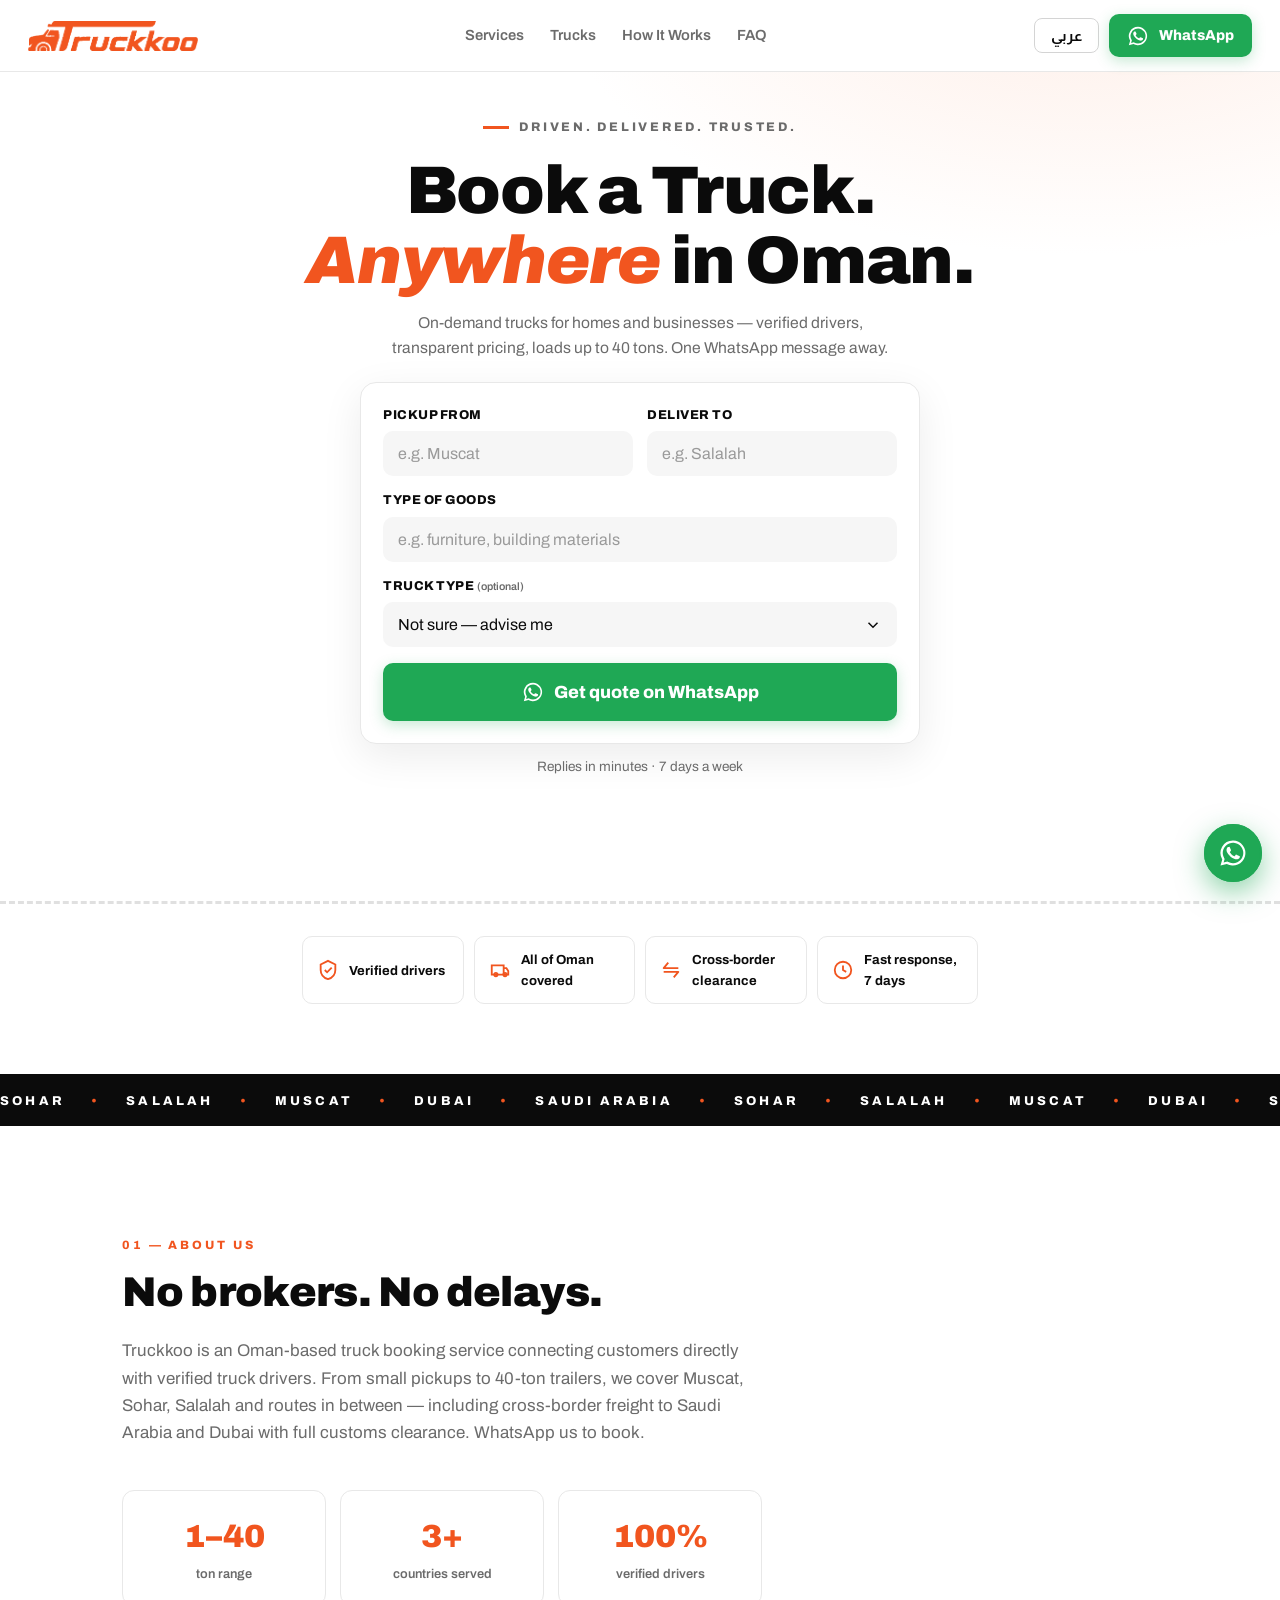
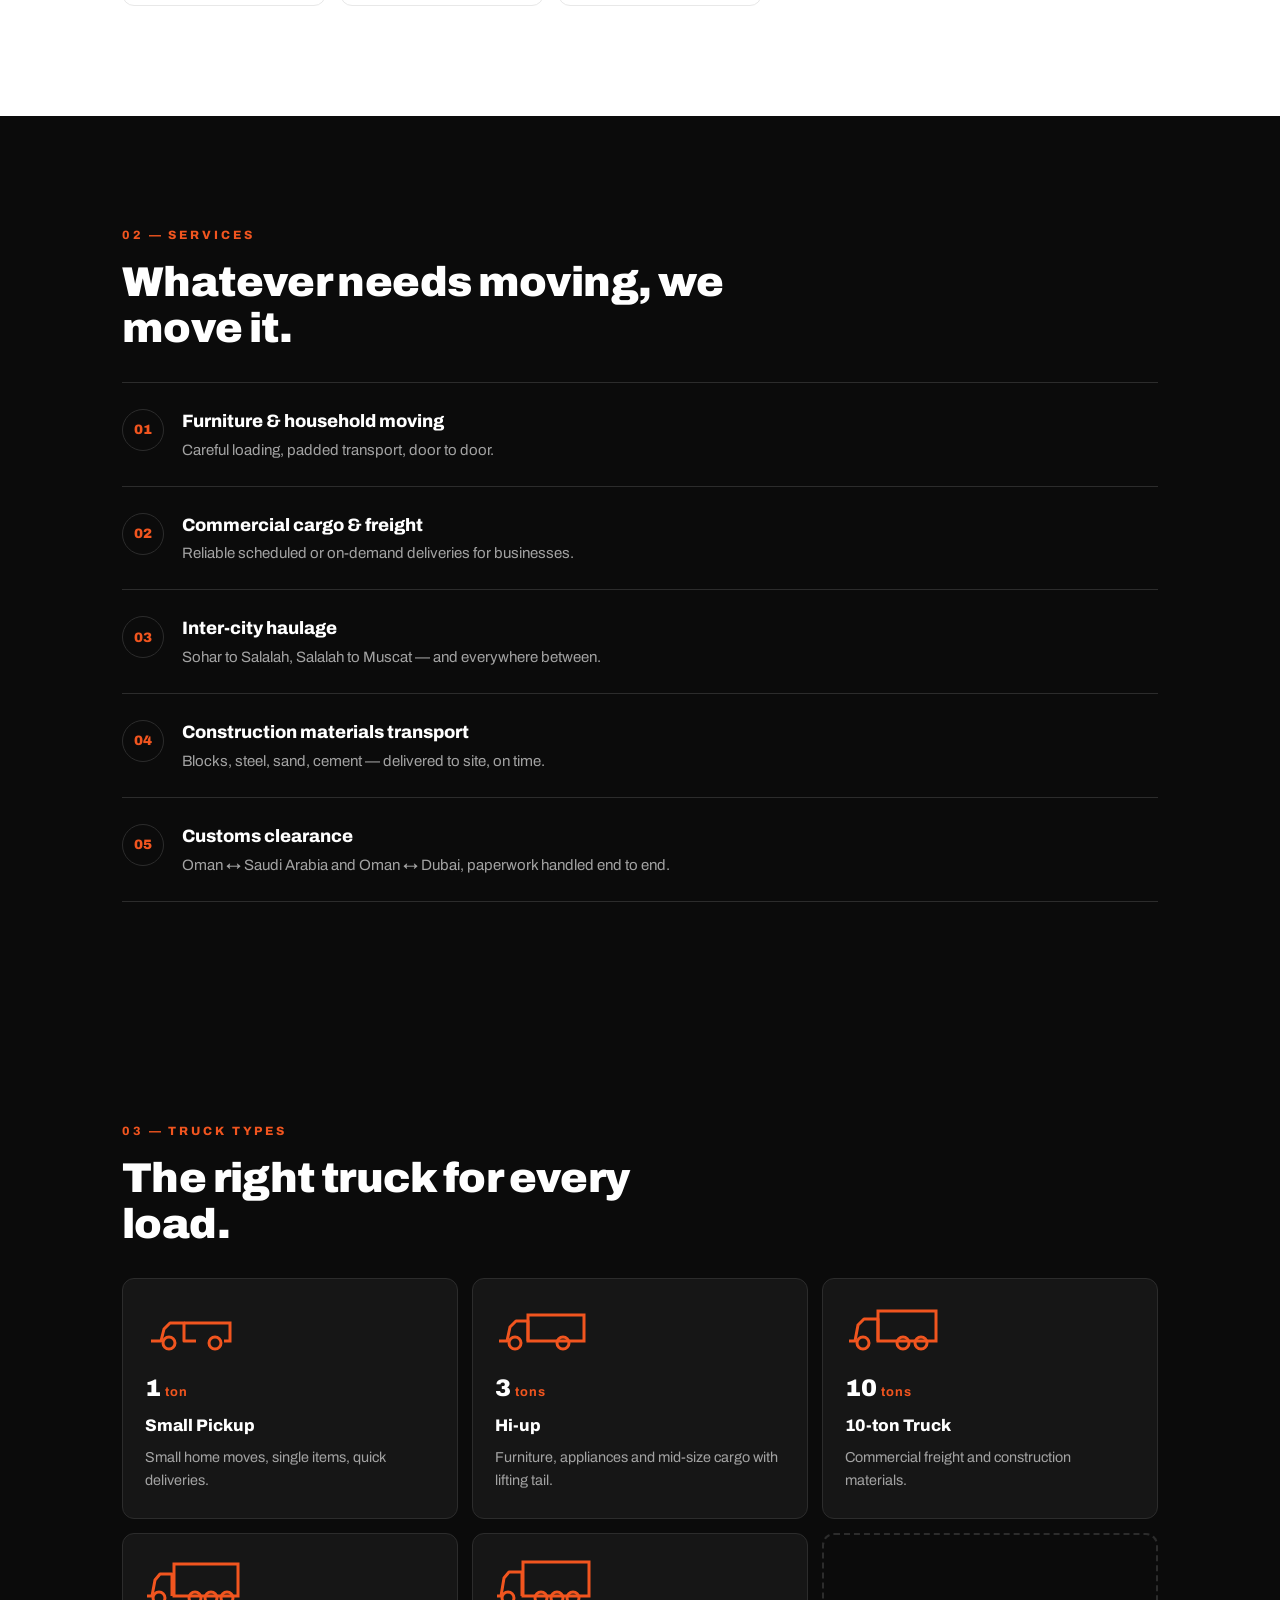
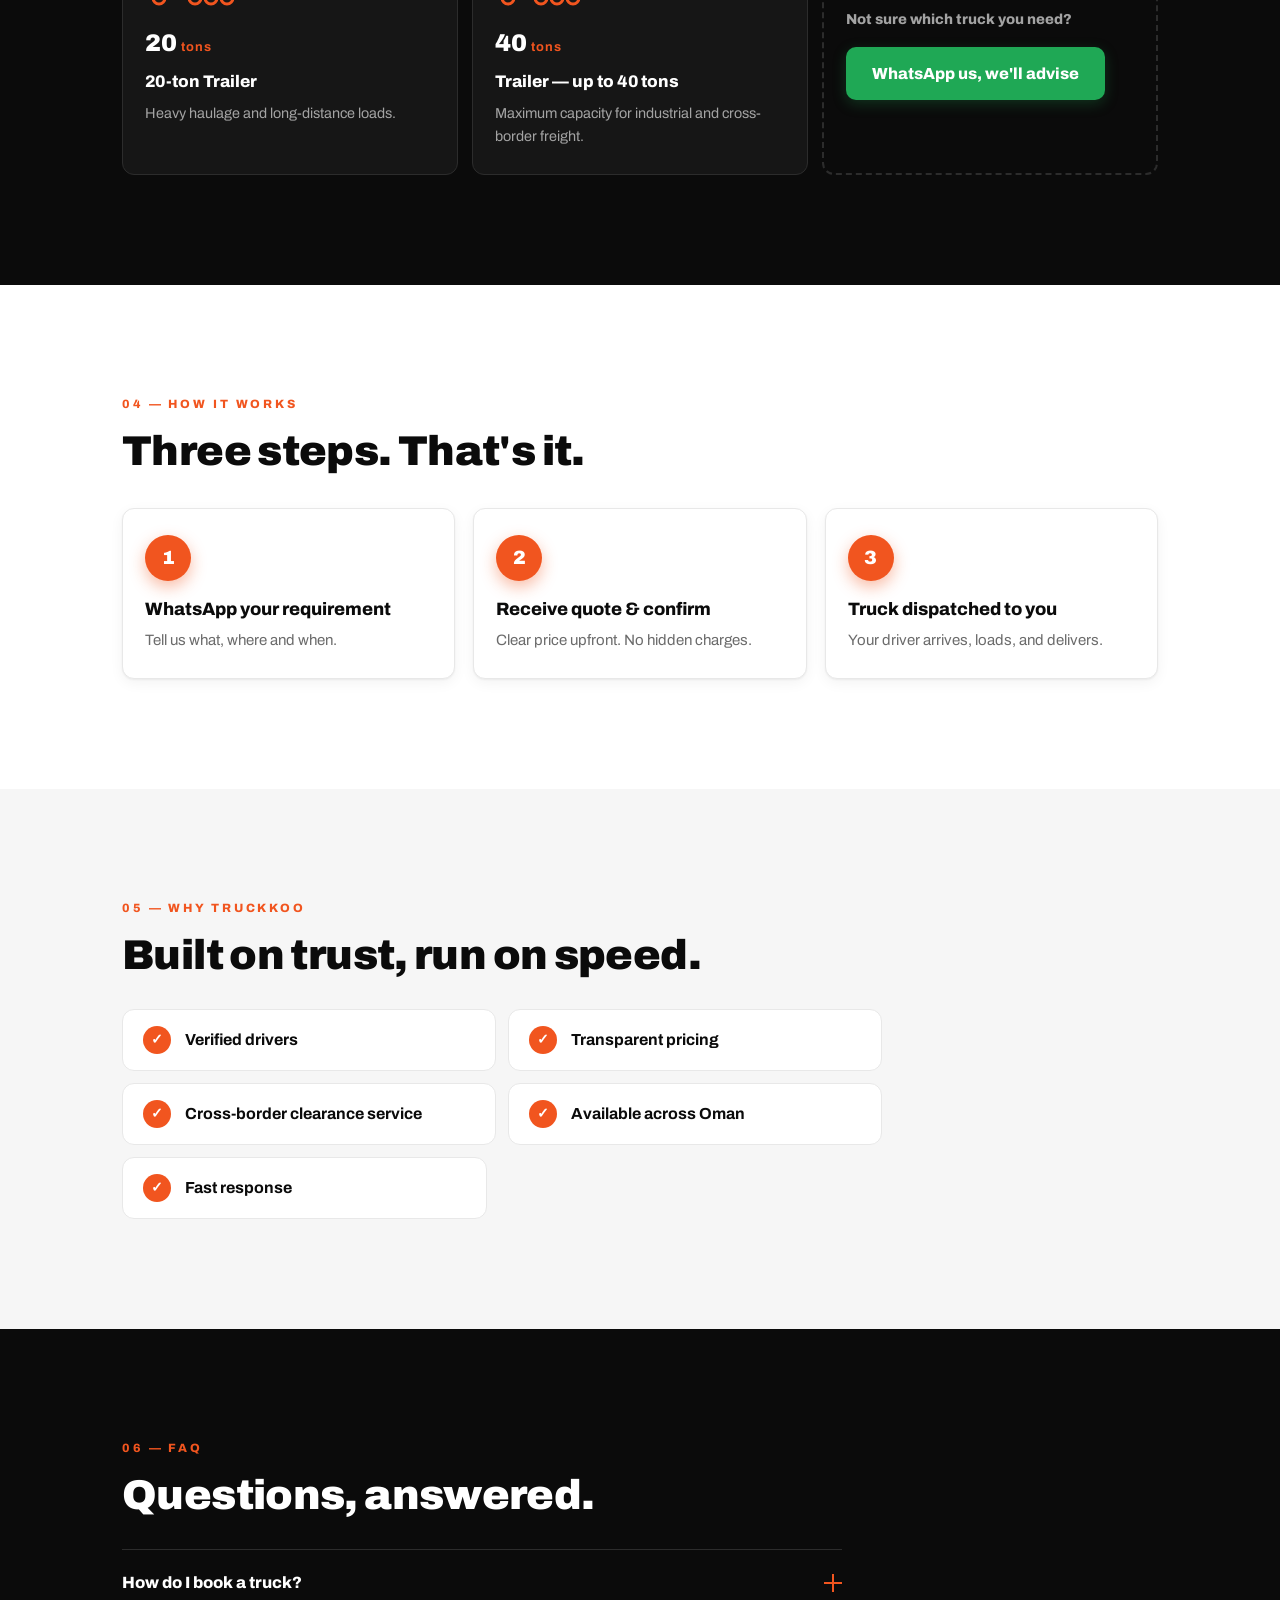
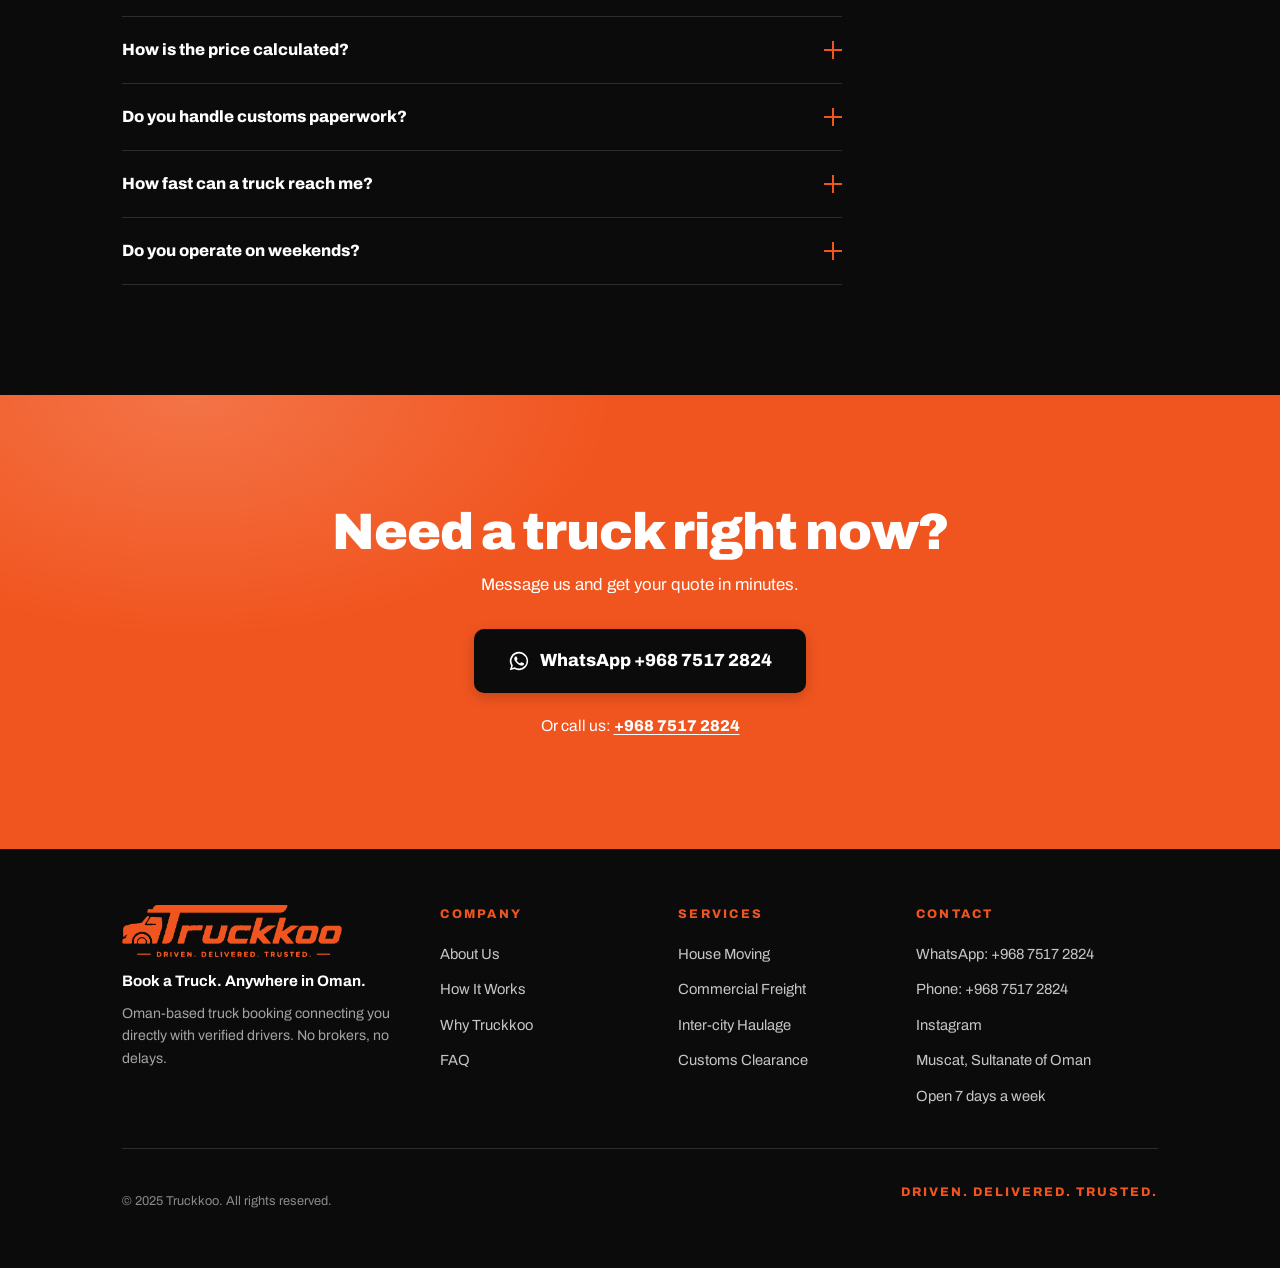
==== index.html @ 32da432e "Use real logo, full-viewport hero, driving truck animation - Replace drawn SVG brand with actual Tru" ====
<!DOCTYPE html>
<html lang="en" dir="ltr">
<head>
<meta charset="UTF-8">
<meta name="viewport" content="width=device-width, initial-scale=1.0">
<title>Truckkoo — Book a Truck. Anywhere in Oman.</title>
<meta name="description" content="Truckkoo is an Oman-based truck booking service. Verified drivers, transparent pricing, cross-border customs clearance. WhatsApp +968 7517 2824 to book.">
<meta property="og:title" content="Truckkoo — Book a Truck. Anywhere in Oman.">
<meta property="og:description" content="From small pickups to 40-ton trailers. Muscat, Sohar, Salalah and beyond. WhatsApp us to book.">
<meta property="og:image" content="images/logo.jpg">
<meta name="theme-color" content="#13100D">
<link rel="icon" href="images/logo.jpg">
<link rel="preconnect" href="https://fonts.googleapis.com">
<link rel="preconnect" href="https://fonts.gstatic.com" crossorigin>
<link href="https://fonts.googleapis.com/css2?family=Archivo:ital,wght@0,400;0,500;0,600;0,800;0,900;1,800;1,900&family=Almarai:wght@300;400;700;800&display=swap" rel="stylesheet">
<link rel="stylesheet" href="css/style.css">
</head>
<body>

<!-- ===== Header ===== -->
<header class="site-header" id="top">
  <a class="brand" href="#top" aria-label="Truckkoo">
    <img class="brand-logo" src="images/logo-word.png" alt="Truckkoo" width="710" height="125">
  </a>
  <nav class="main-nav" aria-label="Main">
    <a href="#services"><span class="en">Services</span><span class="ar">خدماتنا</span></a>
    <a href="#trucks"><span class="en">Trucks</span><span class="ar">الشاحنات</span></a>
    <a href="#how"><span class="en">How It Works</span><span class="ar">كيف نعمل</span></a>
    <a href="#faq"><span class="en">FAQ</span><span class="ar">الأسئلة</span></a>
  </nav>
  <div class="header-actions">
    <button class="lang-toggle" id="langToggle" aria-label="Switch language">
      <span class="en">عربي</span><span class="ar">EN</span>
    </button>
    <a class="btn btn-wa btn-header" href="https://wa.me/96875172824?text=Hi%20Truckkoo%2C%20I%20need%20a%20truck." target="_blank" rel="noopener">
      <svg class="ico-wa" viewBox="0 0 24 24" aria-hidden="true"><path d="M12 2a10 10 0 0 0-8.6 15.1L2 22l5-1.3A10 10 0 1 0 12 2zm0 18.2a8.2 8.2 0 0 1-4.2-1.2l-.3-.2-3 .8.8-2.9-.2-.3A8.2 8.2 0 1 1 12 20.2zm4.5-6.1c-.2-.1-1.5-.7-1.7-.8-.2-.1-.4-.1-.6.1-.2.2-.6.8-.8 1-.1.2-.3.2-.5.1a6.7 6.7 0 0 1-3.3-2.9c-.3-.4 0-.5.1-.7l.4-.5c.1-.2.2-.3.3-.5 0-.2 0-.4-.1-.5l-.8-1.9c-.2-.5-.4-.4-.6-.4h-.5c-.2 0-.5.1-.7.3-.2.3-.9.9-.9 2.2s.9 2.5 1.1 2.7c.1.2 1.9 2.9 4.6 4 .6.3 1.1.4 1.5.6.6.2 1.2.2 1.6.1.5-.1 1.5-.6 1.7-1.2.2-.6.2-1.1.2-1.2-.1-.1-.3-.2-.5-.3z" fill="currentColor"/></svg>
      <span class="en">WhatsApp</span><span class="ar">واتساب</span>
    </a>
  </div>
</header>

<main>

<!-- ===== 1. Hero ===== -->
<section class="hero">
  <div class="container hero-inner">
    <p class="hero-kicker reveal">
      <span class="en">Driven. Delivered. Trusted.</span>
      <span class="ar">قيادة. توصيل. ثقة.</span>
    </p>
    <h1 class="hero-title reveal">
      <span class="en">Book a Truck.<br><em>Anywhere</em> in Oman.</span>
      <span class="ar">احجز شاحنة.<br>في <em>أي مكان</em> في عُمان.</span>
    </h1>
    <p class="hero-sub reveal">
      <span class="en">On-demand trucks for homes and businesses — verified drivers, transparent pricing, loads up to 40 tons. One WhatsApp message away.</span>
      <span class="ar">شاحنات عند الطلب للمنازل والشركات — سائقون موثّقون، أسعار شفافة، وحمولات حتى ٤٠ طناً. على بُعد رسالة واتساب واحدة.</span>
    </p>
    <div class="hero-cta reveal">
      <form class="quote-form" id="quoteForm" novalidate>
        <div class="qf-grid">
          <div class="qf-field">
            <label for="qfFrom"><span class="en">Pickup from</span><span class="ar">من (موقع التحميل)</span></label>
            <input type="text" id="qfFrom" name="from" required autocomplete="off" list="cityList"
                   data-ph-en="e.g. Muscat" data-ph-ar="مثال: مسقط">
          </div>
          <div class="qf-field">
            <label for="qfTo"><span class="en">Deliver to</span><span class="ar">إلى (موقع التسليم)</span></label>
            <input type="text" id="qfTo" name="to" required autocomplete="off" list="cityList"
                   data-ph-en="e.g. Salalah" data-ph-ar="مثال: صلالة">
          </div>
          <div class="qf-field">
            <label for="qfGoods"><span class="en">Type of goods</span><span class="ar">نوع البضاعة</span></label>
            <input type="text" id="qfGoods" name="goods" required autocomplete="off"
                   data-ph-en="e.g. furniture, building materials" data-ph-ar="مثال: أثاث، مواد بناء">
          </div>
          <div class="qf-field">
            <label for="qfTruck"><span class="en">Truck type <small>(optional)</small></span><span class="ar">نوع الشاحنة <small>(اختياري)</small></span></label>
            <select id="qfTruck" name="truck">
              <option value="" data-en="Not sure — advise me" data-ar="غير متأكد — انصحوني"></option>
              <option value="pickup" data-en="Small pickup (1 ton)" data-ar="بيك أب صغير (١ طن)"></option>
              <option value="hiup" data-en="Hi-up (3 tons)" data-ar="هاي أب (٣ طن)"></option>
              <option value="10t" data-en="10-ton truck" data-ar="شاحنة ١٠ طن"></option>
              <option value="20t" data-en="20-ton trailer" data-ar="تريلة ٢٠ طن"></option>
              <option value="40t" data-en="Trailer — up to 40 tons" data-ar="تريلة — حتى ٤٠ طن"></option>
            </select>
          </div>
        </div>
        <datalist id="cityList"></datalist>
        <p class="qf-error" id="qfError" hidden>
          <span class="en">Please fill in pickup, delivery and goods.</span>
          <span class="ar">يرجى تعبئة موقع التحميل والتسليم ونوع البضاعة.</span>
        </p>
        <button type="submit" class="btn btn-wa btn-xl qf-submit">
          <svg class="ico-wa" viewBox="0 0 24 24" aria-hidden="true"><path d="M12 2a10 10 0 0 0-8.6 15.1L2 22l5-1.3A10 10 0 1 0 12 2zm0 18.2a8.2 8.2 0 0 1-4.2-1.2l-.3-.2-3 .8.8-2.9-.2-.3A8.2 8.2 0 1 1 12 20.2zm4.5-6.1c-.2-.1-1.5-.7-1.7-.8-.2-.1-.4-.1-.6.1-.2.2-.6.8-.8 1-.1.2-.3.2-.5.1a6.7 6.7 0 0 1-3.3-2.9c-.3-.4 0-.5.1-.7l.4-.5c.1-.2.2-.3.3-.5 0-.2 0-.4-.1-.5l-.8-1.9c-.2-.5-.4-.4-.6-.4h-.5c-.2 0-.5.1-.7.3-.2.3-.9.9-.9 2.2s.9 2.5 1.1 2.7c.1.2 1.9 2.9 4.6 4 .6.3 1.1.4 1.5.6.6.2 1.2.2 1.6.1.5-.1 1.5-.6 1.7-1.2.2-.6.2-1.1.2-1.2-.1-.1-.3-.2-.5-.3z" fill="currentColor"/></svg>
          <span class="en">Get quote on WhatsApp</span><span class="ar">احصل على السعر عبر واتساب</span>
        </button>
      </form>
      <p class="hero-note">
        <span class="en">Replies in minutes · 7 days a week</span>
        <span class="ar">نرد خلال دقائق · طوال أيام الأسبوع</span>
      </p>
    </div>
  </div>
  <div class="road-strip" aria-hidden="true">
    <svg class="truck-svg" viewBox="0 0 240 70" width="240" height="70">
      <rect x="62" y="4" width="174" height="42" rx="3" fill="#0b0b0b"/>
      <path d="M6 46 V31 q0-4 2.6-6.8 L17 14.6 Q19.5 12 23 12 h23 v34 z" fill="#f1551f"/>
      <path d="M12 28 l7.5-8.5 q1-1.2 2.6-1.2 H31 v9.7 z" fill="#ffffff" opacity=".88"/>
      <rect x="2" y="44" width="234" height="4" fill="#0b0b0b"/>
      <circle cx="26" cy="57" r="9" fill="#0b0b0b"/><circle cx="26" cy="57" r="3.4" fill="#f6f6f6"/>
      <circle cx="52" cy="57" r="9" fill="#0b0b0b"/><circle cx="52" cy="57" r="3.4" fill="#f6f6f6"/>
      <circle cx="168" cy="57" r="9" fill="#0b0b0b"/><circle cx="168" cy="57" r="3.4" fill="#f6f6f6"/>
      <circle cx="191" cy="57" r="9" fill="#0b0b0b"/><circle cx="191" cy="57" r="3.4" fill="#f6f6f6"/>
      <circle cx="214" cy="57" r="9" fill="#0b0b0b"/><circle cx="214" cy="57" r="3.4" fill="#f6f6f6"/>
    </svg>
  </div>
  <div class="hero-below">
    <ul class="hero-badges reveal">
      <li><span class="badge-ico" aria-hidden="true"><svg viewBox="0 0 24 24"><path d="M12 2l8 4v6c0 5-3.4 8.6-8 10-4.6-1.4-8-5-8-10V6l8-4z" fill="none" stroke="currentColor" stroke-width="2"/><path d="M8.5 12l2.5 2.5L16 9.5" fill="none" stroke="currentColor" stroke-width="2"/></svg></span><span class="en">Verified drivers</span><span class="ar">سائقون موثّقون</span></li>
      <li><span class="badge-ico" aria-hidden="true"><svg viewBox="0 0 24 24"><path d="M3 7h13v10H3zM16 10h3l2 3v4h-5z" fill="none" stroke="currentColor" stroke-width="2"/><circle cx="7.5" cy="17" r="1.8" fill="none" stroke="currentColor" stroke-width="2"/><circle cx="17.5" cy="17" r="1.8" fill="none" stroke="currentColor" stroke-width="2"/></svg></span><span class="en">All of Oman covered</span><span class="ar">نغطي كل عُمان</span></li>
      <li><span class="badge-ico" aria-hidden="true"><svg viewBox="0 0 24 24"><path d="M4 14h16M4 10h16M9 4l-5 6 5 0M15 20l5-6h-5" fill="none" stroke="currentColor" stroke-width="2" stroke-linejoin="round"/></svg></span><span class="en">Cross-border clearance</span><span class="ar">تخليص جمركي عبر الحدود</span></li>
      <li><span class="badge-ico" aria-hidden="true"><svg viewBox="0 0 24 24"><circle cx="12" cy="12" r="9" fill="none" stroke="currentColor" stroke-width="2"/><path d="M12 7v5l3.5 2" fill="none" stroke="currentColor" stroke-width="2"/></svg></span><span class="en">Fast response, 7 days</span><span class="ar">استجابة سريعة طوال الأسبوع</span></li>
    </ul>
  </div>
  <div class="hero-strip" aria-hidden="true">
    <div class="strip-track">
      <span>SOHAR</span><span>•</span><span>SALALAH</span><span>•</span><span>MUSCAT</span><span>•</span><span>DUBAI</span><span>•</span><span>SAUDI ARABIA</span><span>•</span>
      <span>SOHAR</span><span>•</span><span>SALALAH</span><span>•</span><span>MUSCAT</span><span>•</span><span>DUBAI</span><span>•</span><span>SAUDI ARABIA</span><span>•</span>
    </div>
  </div>
</section>

<!-- ===== 2. About ===== -->
<section class="section about" id="about">
  <div class="container">
    <p class="eyebrow reveal"><span class="en">01 — About Us</span><span class="ar">٠١ — من نحن</span></p>
    <h2 class="section-title reveal">
      <span class="en">No brokers. No delays.</span>
      <span class="ar">بدون وسطاء. بدون تأخير.</span>
    </h2>
    <p class="lead reveal">
      <span class="en">Truckkoo is an Oman-based truck booking service connecting customers directly with verified truck drivers. From small pickups to 40-ton trailers, we cover Muscat, Sohar, Salalah and routes in between — including cross-border freight to Saudi Arabia and Dubai with full customs clearance. WhatsApp us to book.</span>
      <span class="ar">تراكو هي خدمة حجز شاحنات مقرّها سلطنة عُمان، تربط العملاء مباشرة بسائقي شاحنات موثّقين. من البيك أب الصغير إلى التريلات بحمولة ٤٠ طناً، نغطي مسقط وصحار وصلالة والطرق بينها — بما في ذلك الشحن عبر الحدود إلى السعودية ودبي مع تخليص جمركي كامل. راسلنا على واتساب للحجز.</span>
    </p>
    <div class="stats reveal">
      <div class="stat"><strong>1–40</strong><span class="en">ton range</span><span class="ar">طن حمولة</span></div>
      <div class="stat"><strong>3+</strong><span class="en">countries served</span><span class="ar">دول نخدمها</span></div>
      <div class="stat"><strong>100%</strong><span class="en">verified drivers</span><span class="ar">سائقون موثّقون</span></div>
    </div>
  </div>
</section>

<!-- ===== 3. Services ===== -->
<section class="section section-dark services" id="services">
  <div class="container">
    <p class="eyebrow reveal"><span class="en">02 — Services</span><span class="ar">٠٢ — خدماتنا</span></p>
    <h2 class="section-title reveal">
      <span class="en">Whatever needs moving, we move it.</span>
      <span class="ar">كل ما تحتاج نقله، ننقله.</span>
    </h2>
    <ul class="service-list">
      <li class="service reveal">
        <span class="service-num">01</span>
        <h3><span class="en">Furniture &amp; household moving</span><span class="ar">نقل الأثاث والمنازل</span></h3>
        <p><span class="en">Careful loading, padded transport, door to door.</span><span class="ar">تحميل بعناية، نقل آمن، من الباب إلى الباب.</span></p>
      </li>
      <li class="service reveal">
        <span class="service-num">02</span>
        <h3><span class="en">Commercial cargo &amp; freight</span><span class="ar">البضائع والشحن التجاري</span></h3>
        <p><span class="en">Reliable scheduled or on-demand deliveries for businesses.</span><span class="ar">توصيلات موثوقة مجدولة أو عند الطلب للشركات.</span></p>
      </li>
      <li class="service reveal">
        <span class="service-num">03</span>
        <h3><span class="en">Inter-city haulage</span><span class="ar">النقل بين المدن</span></h3>
        <p><span class="en">Sohar to Salalah, Salalah to Muscat — and everywhere between.</span><span class="ar">من صحار إلى صلالة، ومن صلالة إلى مسقط — وكل ما بينها.</span></p>
      </li>
      <li class="service reveal">
        <span class="service-num">04</span>
        <h3><span class="en">Construction materials transport</span><span class="ar">نقل مواد البناء</span></h3>
        <p><span class="en">Blocks, steel, sand, cement — delivered to site, on time.</span><span class="ar">طابوق، حديد، رمل، أسمنت — تصل إلى موقعك في الوقت المحدد.</span></p>
      </li>
      <li class="service reveal">
        <span class="service-num">05</span>
        <h3><span class="en">Customs clearance</span><span class="ar">التخليص الجمركي</span></h3>
        <p><span class="en">Oman ↔ Saudi Arabia and Oman ↔ Dubai, paperwork handled end to end.</span><span class="ar">عُمان ↔ السعودية وعُمان ↔ دبي، مع إنهاء كافة الأوراق والإجراءات.</span></p>
      </li>
    </ul>
  </div>
</section>

<!-- ===== 5. Truck Types ===== -->
<section class="section section-dark trucks" id="trucks">
  <div class="container">
    <p class="eyebrow reveal"><span class="en">03 — Truck Types</span><span class="ar">٠٣ — أنواع الشاحنات</span></p>
    <h2 class="section-title reveal">
      <span class="en">The right truck for every load.</span>
      <span class="ar">الشاحنة المناسبة لكل حمولة.</span>
    </h2>
    <div class="truck-grid">
      <div class="truck-card reveal">
        <svg class="truck-ico" viewBox="0 0 96 48" aria-hidden="true"><path d="M6 36h10l3-12 6-6h14v18h12" fill="none" stroke="currentColor" stroke-width="3" stroke-linejoin="round"/><path d="M39 18h46v18h-6" fill="none" stroke="currentColor" stroke-width="3"/><circle cx="24" cy="38" r="6" fill="none" stroke="currentColor" stroke-width="3"/><circle cx="70" cy="38" r="6" fill="none" stroke="currentColor" stroke-width="3"/></svg>
        <span class="truck-tons">1 <small><span class="en">ton</span><span class="ar">طن</span></small></span>
        <h3><span class="en">Small Pickup</span><span class="ar">بيك أب صغير</span></h3>
        <p><span class="en">Small home moves, single items, quick deliveries.</span><span class="ar">نقل منزلي صغير، قطع مفردة، توصيل سريع.</span></p>
      </div>
      <div class="truck-card reveal">
        <svg class="truck-ico" viewBox="0 0 96 48" aria-hidden="true"><path d="M4 36h8l3-14 6-6h12v20" fill="none" stroke="currentColor" stroke-width="3" stroke-linejoin="round"/><rect x="33" y="10" width="56" height="26" fill="none" stroke="currentColor" stroke-width="3"/><circle cx="20" cy="38" r="6" fill="none" stroke="currentColor" stroke-width="3"/><circle cx="68" cy="38" r="6" fill="none" stroke="currentColor" stroke-width="3"/></svg>
        <span class="truck-tons">3 <small><span class="en">tons</span><span class="ar">طن</span></small></span>
        <h3><span class="en">Hi-up</span><span class="ar">هاي أب</span></h3>
        <p><span class="en">Furniture, appliances and mid-size cargo with lifting tail.</span><span class="ar">أثاث وأجهزة وحمولات متوسطة مع رافعة خلفية.</span></p>
      </div>
      <div class="truck-card reveal">
        <svg class="truck-ico" viewBox="0 0 96 48" aria-hidden="true"><path d="M4 36h6l3-16 6-6h14v22" fill="none" stroke="currentColor" stroke-width="3" stroke-linejoin="round"/><rect x="33" y="6" width="58" height="30" fill="none" stroke="currentColor" stroke-width="3"/><circle cx="18" cy="38" r="6" fill="none" stroke="currentColor" stroke-width="3"/><circle cx="58" cy="38" r="6" fill="none" stroke="currentColor" stroke-width="3"/><circle cx="76" cy="38" r="6" fill="none" stroke="currentColor" stroke-width="3"/></svg>
        <span class="truck-tons">10 <small><span class="en">tons</span><span class="ar">طن</span></small></span>
        <h3><span class="en">10-ton Truck</span><span class="ar">شاحنة ١٠ طن</span></h3>
        <p><span class="en">Commercial freight and construction materials.</span><span class="ar">شحن تجاري ومواد بناء.</span></p>
      </div>
      <div class="truck-card reveal">
        <svg class="truck-ico" viewBox="0 0 96 48" aria-hidden="true"><path d="M2 36h5l3-16 5-6h12v22" fill="none" stroke="currentColor" stroke-width="3" stroke-linejoin="round"/><rect x="29" y="4" width="64" height="32" fill="none" stroke="currentColor" stroke-width="3"/><circle cx="14" cy="38" r="6" fill="none" stroke="currentColor" stroke-width="3"/><circle cx="50" cy="38" r="6" fill="none" stroke="currentColor" stroke-width="3"/><circle cx="66" cy="38" r="6" fill="none" stroke="currentColor" stroke-width="3"/><circle cx="82" cy="38" r="6" fill="none" stroke="currentColor" stroke-width="3"/></svg>
        <span class="truck-tons">20 <small><span class="en">tons</span><span class="ar">طن</span></small></span>
        <h3><span class="en">20-ton Trailer</span><span class="ar">تريلة ٢٠ طن</span></h3>
        <p><span class="en">Heavy haulage and long-distance loads.</span><span class="ar">نقل ثقيل وحمولات لمسافات طويلة.</span></p>
      </div>
      <div class="truck-card reveal">
        <svg class="truck-ico" viewBox="0 0 96 48" aria-hidden="true"><path d="M2 36h4l3-18 5-6h13v24" fill="none" stroke="currentColor" stroke-width="3" stroke-linejoin="round"/><rect x="28" y="2" width="66" height="34" fill="none" stroke="currentColor" stroke-width="3"/><circle cx="13" cy="38" r="6" fill="none" stroke="currentColor" stroke-width="3"/><circle cx="46" cy="38" r="6" fill="none" stroke="currentColor" stroke-width="3"/><circle cx="62" cy="38" r="6" fill="none" stroke="currentColor" stroke-width="3"/><circle cx="78" cy="38" r="6" fill="none" stroke="currentColor" stroke-width="3"/></svg>
        <span class="truck-tons">40 <small><span class="en">tons</span><span class="ar">طن</span></small></span>
        <h3><span class="en">Trailer — up to 40 tons</span><span class="ar">تريلة — حتى ٤٠ طن</span></h3>
        <p><span class="en">Maximum capacity for industrial and cross-border freight.</span><span class="ar">أقصى سعة للشحن الصناعي وعبر الحدود.</span></p>
      </div>
      <div class="truck-card truck-card-cta reveal">
        <p class="truck-cta-text">
          <span class="en">Not sure which truck you need?</span>
          <span class="ar">محتار أي شاحنة تناسبك؟</span>
        </p>
        <a class="btn btn-wa" href="https://wa.me/96875172824?text=Hi%20Truckkoo%2C%20which%20truck%20do%20I%20need%3F" target="_blank" rel="noopener">
          <span class="en">WhatsApp us, we'll advise</span><span class="ar">راسلنا ونساعدك في الاختيار</span>
        </a>
      </div>
    </div>
  </div>
</section>

<!-- ===== 6. How It Works ===== -->
<section class="section how" id="how">
  <div class="container">
    <p class="eyebrow reveal"><span class="en">04 — How It Works</span><span class="ar">٠٤ — كيف نعمل</span></p>
    <h2 class="section-title reveal">
      <span class="en">Three steps. That's it.</span>
      <span class="ar">ثلاث خطوات. هذا كل شيء.</span>
    </h2>
    <ol class="steps">
      <li class="step reveal">
        <span class="step-num">1</span>
        <h3><span class="en">WhatsApp your requirement</span><span class="ar">أرسل طلبك على واتساب</span></h3>
        <p><span class="en">Tell us what, where and when.</span><span class="ar">أخبرنا ماذا تنقل، من أين وإلى أين، ومتى.</span></p>
      </li>
      <li class="step reveal">
        <span class="step-num">2</span>
        <h3><span class="en">Receive quote &amp; confirm</span><span class="ar">استلم السعر وأكّد</span></h3>
        <p><span class="en">Clear price upfront. No hidden charges.</span><span class="ar">سعر واضح مقدماً. بدون رسوم خفية.</span></p>
      </li>
      <li class="step reveal">
        <span class="step-num">3</span>
        <h3><span class="en">Truck dispatched to you</span><span class="ar">الشاحنة في طريقها إليك</span></h3>
        <p><span class="en">Your driver arrives, loads, and delivers.</span><span class="ar">يصل السائق، يحمّل، ويوصّل.</span></p>
      </li>
    </ol>
  </div>
</section>

<!-- ===== 7. Why Truckkoo ===== -->
<section class="section why" id="why">
  <div class="container">
    <p class="eyebrow reveal"><span class="en">05 — Why Truckkoo</span><span class="ar">٠٥ — لماذا تراكو</span></p>
    <h2 class="section-title reveal">
      <span class="en">Built on trust, run on speed.</span>
      <span class="ar">أساسنا الثقة، وسرعتنا عنواننا.</span>
    </h2>
    <ul class="why-list">
      <li class="reveal"><span class="check" aria-hidden="true">✓</span><span class="en">Verified drivers</span><span class="ar">سائقون موثّقون</span></li>
      <li class="reveal"><span class="check" aria-hidden="true">✓</span><span class="en">Transparent pricing</span><span class="ar">أسعار شفافة</span></li>
      <li class="reveal"><span class="check" aria-hidden="true">✓</span><span class="en">Cross-border clearance service</span><span class="ar">خدمة تخليص جمركي عبر الحدود</span></li>
      <li class="reveal"><span class="check" aria-hidden="true">✓</span><span class="en">Available across Oman</span><span class="ar">متواجدون في جميع أنحاء السلطنة</span></li>
      <li class="reveal"><span class="check" aria-hidden="true">✓</span><span class="en">Fast response</span><span class="ar">استجابة سريعة</span></li>
    </ul>
  </div>
</section>

<!-- ===== FAQ ===== -->
<section class="section section-dark faq" id="faq">
  <div class="container">
    <p class="eyebrow reveal"><span class="en">06 — FAQ</span><span class="ar">٠٦ — الأسئلة الشائعة</span></p>
    <h2 class="section-title reveal">
      <span class="en">Questions, answered.</span>
      <span class="ar">أسئلتكم، وأجوبتها.</span>
    </h2>
    <div class="faq-list">
      <details class="faq-item reveal">
        <summary><span class="en">How do I book a truck?</span><span class="ar">كيف أحجز شاحنة؟</span><span class="faq-plus" aria-hidden="true"></span></summary>
        <p><span class="en">Just WhatsApp us on +968 7517 2824 with what you're moving, pickup and drop-off locations, and when. We reply with a quote in minutes.</span><span class="ar">فقط راسلنا على واتساب ‎+968 7517 2824‎ مع تفاصيل ما تنقله، وموقعي التحميل والتسليم، والوقت. نرد عليك بالسعر خلال دقائق.</span></p>
      </details>
      <details class="faq-item reveal">
        <summary><span class="en">How is the price calculated?</span><span class="ar">كيف يُحسب السعر؟</span><span class="faq-plus" aria-hidden="true"></span></summary>
        <p><span class="en">Based on distance, truck size, and load type. The quote we send is final — no hidden charges, no surprises on delivery.</span><span class="ar">بناءً على المسافة وحجم الشاحنة ونوع الحمولة. السعر الذي نرسله نهائي — لا رسوم خفية ولا مفاجآت عند التسليم.</span></p>
      </details>
      <details class="faq-item reveal">
        <summary><span class="en">Do you handle customs paperwork?</span><span class="ar">هل تتولون الأوراق الجمركية؟</span><span class="faq-plus" aria-hidden="true"></span></summary>
        <p><span class="en">Yes. For Oman ↔ Saudi Arabia and Oman ↔ Dubai shipments we manage the full customs clearance process end to end.</span><span class="ar">نعم. لشحنات عُمان ↔ السعودية وعُمان ↔ دبي نتولى عملية التخليص الجمركي بالكامل من البداية إلى النهاية.</span></p>
      </details>
      <details class="faq-item reveal">
        <summary><span class="en">How fast can a truck reach me?</span><span class="ar">كم يستغرق وصول الشاحنة؟</span><span class="faq-plus" aria-hidden="true"></span></summary>
        <p><span class="en">In Muscat and Sohar, often the same day. For other regions and cross-border trips we confirm timing with your quote.</span><span class="ar">في مسقط وصحار، غالباً في نفس اليوم. للمناطق الأخرى والرحلات عبر الحدود نؤكد التوقيت مع عرض السعر.</span></p>
      </details>
      <details class="faq-item reveal">
        <summary><span class="en">Do you operate on weekends?</span><span class="ar">هل تعملون في عطلة نهاية الأسبوع؟</span><span class="faq-plus" aria-hidden="true"></span></summary>
        <p><span class="en">Yes — we're available 7 days a week, including public holidays.</span><span class="ar">نعم — نعمل طوال أيام الأسبوع، بما في ذلك العطل والإجازات الرسمية.</span></p>
      </details>
    </div>
  </div>
</section>

<!-- ===== 8. Contact ===== -->
<section class="section section-orange contact" id="contact">
  <div class="container contact-inner">
    <h2 class="contact-title reveal">
      <span class="en">Need a truck right now?</span>
      <span class="ar">تحتاج شاحنة الآن؟</span>
    </h2>
    <p class="contact-sub reveal">
      <span class="en">Message us and get your quote in minutes.</span>
      <span class="ar">راسلنا واحصل على سعرك خلال دقائق.</span>
    </p>
    <a class="btn btn-dark btn-xl reveal" href="https://wa.me/96875172824?text=Hi%20Truckkoo%2C%20I%20need%20a%20truck." target="_blank" rel="noopener">
      <svg class="ico-wa" viewBox="0 0 24 24" aria-hidden="true"><path d="M12 2a10 10 0 0 0-8.6 15.1L2 22l5-1.3A10 10 0 1 0 12 2zm0 18.2a8.2 8.2 0 0 1-4.2-1.2l-.3-.2-3 .8.8-2.9-.2-.3A8.2 8.2 0 1 1 12 20.2zm4.5-6.1c-.2-.1-1.5-.7-1.7-.8-.2-.1-.4-.1-.6.1-.2.2-.6.8-.8 1-.1.2-.3.2-.5.1a6.7 6.7 0 0 1-3.3-2.9c-.3-.4 0-.5.1-.7l.4-.5c.1-.2.2-.3.3-.5 0-.2 0-.4-.1-.5l-.8-1.9c-.2-.5-.4-.4-.6-.4h-.5c-.2 0-.5.1-.7.3-.2.3-.9.9-.9 2.2s.9 2.5 1.1 2.7c.1.2 1.9 2.9 4.6 4 .6.3 1.1.4 1.5.6.6.2 1.2.2 1.6.1.5-.1 1.5-.6 1.7-1.2.2-.6.2-1.1.2-1.2-.1-.1-.3-.2-.5-.3z" fill="currentColor"/></svg>
      <span class="en">WhatsApp +968 7517 2824</span><span class="ar">واتساب ‎+968 7517 2824‎</span>
    </a>
    <p class="contact-phone reveal">
      <span class="en">Or call us: </span><span class="ar">أو اتصل بنا: </span>
      <a href="tel:+96875172824" dir="ltr">+968 7517 2824</a>
    </p>
  </div>
</section>

</main>

<!-- ===== 9. Footer ===== -->
<footer class="site-footer">
  <div class="container">
    <div class="footer-grid">
      <div class="footer-col footer-col-brand">
        <a class="brand brand-footer" href="#top">
          <img class="brand-logo brand-logo-footer" src="images/logo-mark.png" alt="Truckkoo — Driven. Delivered. Trusted." width="710" height="168">
        </a>
        <p class="footer-slogan">
          <span class="en">Book a Truck. Anywhere in Oman.</span>
          <span class="ar">احجز شاحنة. في أي مكان في عُمان.</span>
        </p>
        <p class="footer-desc">
          <span class="en">Oman-based truck booking connecting you directly with verified drivers. No brokers, no delays.</span>
          <span class="ar">خدمة حجز شاحنات عُمانية تربطك مباشرة بسائقين موثّقين. بدون وسطاء، بدون تأخير.</span>
        </p>
      </div>
      <div class="footer-col">
        <h4><span class="en">Company</span><span class="ar">الشركة</span></h4>
        <ul>
          <li><a href="#about"><span class="en">About Us</span><span class="ar">من نحن</span></a></li>
          <li><a href="#how"><span class="en">How It Works</span><span class="ar">كيف نعمل</span></a></li>
          <li><a href="#why"><span class="en">Why Truckkoo</span><span class="ar">لماذا تراكو</span></a></li>
          <li><a href="#faq"><span class="en">FAQ</span><span class="ar">الأسئلة الشائعة</span></a></li>
        </ul>
      </div>
      <div class="footer-col">
        <h4><span class="en">Services</span><span class="ar">الخدمات</span></h4>
        <ul>
          <li><a href="#services"><span class="en">House Moving</span><span class="ar">نقل المنازل</span></a></li>
          <li><a href="#services"><span class="en">Commercial Freight</span><span class="ar">الشحن التجاري</span></a></li>
          <li><a href="#services"><span class="en">Inter-city Haulage</span><span class="ar">النقل بين المدن</span></a></li>
          <li><a href="#services"><span class="en">Customs Clearance</span><span class="ar">التخليص الجمركي</span></a></li>
        </ul>
      </div>
      <div class="footer-col">
        <h4><span class="en">Contact</span><span class="ar">تواصل معنا</span></h4>
        <ul>
          <li><a href="https://wa.me/96875172824" target="_blank" rel="noopener"><span class="en">WhatsApp:</span><span class="ar">واتساب:</span> <span dir="ltr">+968 7517 2824</span></a></li>
          <li><a href="tel:+96875172824"><span class="en">Phone:</span><span class="ar">هاتف:</span> <span dir="ltr">+968 7517 2824</span></a></li>
          <li><a href="https://instagram.com/truckkoo" target="_blank" rel="noopener"><span class="en">Instagram</span><span class="ar">إنستغرام</span></a></li>
          <li><span class="footer-plain"><span class="en">Muscat, Sultanate of Oman</span><span class="ar">مسقط، سلطنة عُمان</span></span></li>
          <li><span class="footer-plain"><span class="en">Open 7 days a week</span><span class="ar">نعمل طوال أيام الأسبوع</span></span></li>
        </ul>
      </div>
    </div>
    <div class="footer-bottom">
      <p class="footer-copy">© 2025 Truckkoo. <span class="en">All rights reserved.</span><span class="ar">جميع الحقوق محفوظة.</span></p>
      <p class="footer-tag"><span class="en">Driven. Delivered. Trusted.</span><span class="ar">قيادة. توصيل. ثقة.</span></p>
    </div>
  </div>
</footer>

<!-- Floating WhatsApp button -->
<a class="wa-float" href="https://wa.me/96875172824?text=Hi%20Truckkoo%2C%20I%20need%20a%20truck." target="_blank" rel="noopener" aria-label="Chat on WhatsApp">
  <svg viewBox="0 0 24 24" aria-hidden="true"><path d="M12 2a10 10 0 0 0-8.6 15.1L2 22l5-1.3A10 10 0 1 0 12 2zm0 18.2a8.2 8.2 0 0 1-4.2-1.2l-.3-.2-3 .8.8-2.9-.2-.3A8.2 8.2 0 1 1 12 20.2zm4.5-6.1c-.2-.1-1.5-.7-1.7-.8-.2-.1-.4-.1-.6.1-.2.2-.6.8-.8 1-.1.2-.3.2-.5.1a6.7 6.7 0 0 1-3.3-2.9c-.3-.4 0-.5.1-.7l.4-.5c.1-.2.2-.3.3-.5 0-.2 0-.4-.1-.5l-.8-1.9c-.2-.5-.4-.4-.6-.4h-.5c-.2 0-.5.1-.7.3-.2.3-.9.9-.9 2.2s.9 2.5 1.1 2.7c.1.2 1.9 2.9 4.6 4 .6.3 1.1.4 1.5.6.6.2 1.2.2 1.6.1.5-.1 1.5-.6 1.7-1.2.2-.6.2-1.1.2-1.2-.1-.1-.3-.2-.5-.3z" fill="currentColor"/></svg>
</a>

<script src="js/main.js"></script>
</body>
</html>
---- css/style.css ----
/* ============================================================
   Truckkoo — Driven. Delivered. Trusted.
   Mobile-first · Bilingual EN/AR · Single accent orange
   ============================================================ */

:root {
  --orange: #f1551f;
  --orange-deep: #d9430f;
  --orange-soft: #feeee7;
  --sand: #ffffff;
  --sand-deep: #f6f6f6;
  --ink: #0b0b0b;
  --ink-soft: #6b6b6b;
  --line: #e8e8e8;
  --asphalt: #0b0b0b;
  --asphalt-2: #161616;
  --asphalt-line: #2c2c2c;
  --paper: #ffffff;
  --wa: #1fa855;
  --font-latin: "Archivo", sans-serif;
  --font-arabic: "Almarai", sans-serif;
  --radius: 12px;
  --shadow: 0 1px 2px rgba(0, 0, 0, .05), 0 4px 14px rgba(0, 0, 0, .05);
}

* { margin: 0; padding: 0; box-sizing: border-box; }

html { scroll-behavior: smooth; }

body {
  font-family: var(--font-latin);
  background: var(--sand);
  color: var(--ink);
  line-height: 1.6;
  -webkit-font-smoothing: antialiased;
  overflow-x: hidden;
}

/* ---------- Language switching ---------- */
html[lang="en"] .ar { display: none; }
html[lang="ar"] .en { display: none; }
html[lang="ar"] body { font-family: var(--font-arabic); }
html[lang="ar"] h1, html[lang="ar"] h2, html[lang="ar"] h3 { font-family: var(--font-arabic); }
html[lang="ar"] .hero-title, html[lang="ar"] .section-title { letter-spacing: 0; }
html[lang="ar"] .eyebrow, html[lang="ar"] .hero-kicker { letter-spacing: 0; }

.container { width: 100%; max-width: 1080px; margin-inline: auto; padding-inline: 22px; }

img, svg { display: block; max-width: 100%; }
a { color: inherit; text-decoration: none; }
ul, ol { list-style: none; }

/* ---------- Buttons ---------- */
.btn {
  display: inline-flex; align-items: center; justify-content: center; gap: 10px;
  font-family: inherit; font-weight: 800; font-size: 1rem;
  padding: 14px 26px; border-radius: 10px; border: none; cursor: pointer;
  transition: transform .18s ease, box-shadow .18s ease, background .18s ease;
}
.btn:active { transform: scale(.97); }
.btn-wa { background: var(--wa); color: #fff; box-shadow: 0 4px 14px rgba(31, 168, 85, .25); }
.btn-wa:hover { background: #178f47; transform: translateY(-2px); }
.btn-dark { background: var(--asphalt); color: #fff; box-shadow: 0 4px 14px rgba(0, 0, 0, .2); }
.btn-dark:hover { background: #000; transform: translateY(-2px); }
.btn-xl { font-size: 1.1rem; padding: 18px 34px; }
.ico-wa { width: 22px; height: 22px; flex: none; }

/* ---------- Header ---------- */
.site-header {
  position: sticky; top: 0; z-index: 50;
  display: flex; align-items: center; justify-content: space-between;
  padding: 12px 18px;
  background: rgba(255, 255, 255, .94);
  backdrop-filter: blur(10px);
  border-bottom: 1px solid var(--line);
}
.brand { display: inline-flex; align-items: center; }
.brand-logo { height: 30px; width: auto; }
.brand-logo-footer { height: 52px; }
.header-actions { display: flex; align-items: center; gap: 10px; }
.lang-toggle {
  font-family: var(--font-arabic); font-weight: 700; font-size: .95rem;
  background: transparent; color: var(--ink);
  border: 1.5px solid #d4d4d4; border-radius: 8px;
  padding: 8px 16px; cursor: pointer; transition: all .18s ease;
}
.lang-toggle:hover { border-color: var(--orange); color: var(--orange); }
.btn-header { padding: 10px 18px; font-size: .9rem; }
.btn-header .en, .btn-header .ar { display: none; }

/* ---------- Hero ---------- */
.hero {
  position: relative;
  background:
    radial-gradient(900px 480px at 85% -10%, var(--orange-soft) 0%, transparent 60%),
    var(--sand);
  overflow: hidden;
}
.hero-inner {
  position: relative; z-index: 2; text-align: center;
  min-height: calc(100svh - 140px);
  display: flex; flex-direction: column; align-items: center; justify-content: center;
  padding-block: 16px 24px;
}
.hero-below { position: relative; z-index: 2; }
.hero-kicker {
  display: inline-flex; align-items: center; gap: 10px;
  font-weight: 800; font-size: .78rem; letter-spacing: .22em; text-transform: uppercase;
  color: var(--ink-soft); margin-bottom: 18px;
}
.hero-kicker::before {
  content: ""; width: 26px; height: 3px; background: var(--orange); flex: none;
}
.hero-title {
  font-size: clamp(2rem, 7.4vw, 4.2rem);
  font-weight: 900; line-height: 1.04; letter-spacing: -0.02em;
  margin-bottom: 14px;
}
.hero-title em { font-style: italic; color: var(--orange); }
.hero-sub {
  font-size: .98rem; color: var(--ink-soft); max-width: 520px;
  margin: 0 auto 22px;
}
.hero-note { margin-top: 12px; font-size: .85rem; color: var(--ink-soft); }
.hero-cta { width: 100%; }

/* ---------- Quote form ---------- */
.quote-form {
  max-width: 560px; margin: 0 auto;
  background: var(--paper); border: 1px solid var(--line); border-radius: 16px;
  padding: 22px; text-align: start;
  box-shadow: 0 12px 40px rgba(0, 0, 0, .08);
}
.qf-grid { display: grid; gap: 14px; margin-bottom: 16px; }
.qf-field { display: flex; flex-direction: column; gap: 6px; }
.qf-field label {
  font-weight: 800; font-size: .8rem; letter-spacing: .04em; text-transform: uppercase;
  color: var(--ink);
}
.qf-field label small { font-weight: 600; color: var(--ink-soft); text-transform: none; letter-spacing: 0; }
.qf-field input, .qf-field select {
  font-family: inherit; font-size: 1rem; color: var(--ink);
  background: var(--sand-deep); border: 1.5px solid transparent; border-radius: 10px;
  padding: 13px 14px; width: 100%;
  transition: border-color .15s ease, background .15s ease;
  -webkit-appearance: none; appearance: none;
}
.qf-field select {
  background-image: url("data:image/svg+xml,%3Csvg xmlns='http://www.w3.org/2000/svg' viewBox='0 0 24 24'%3E%3Cpath d='M6 9l6 6 6-6' fill='none' stroke='%230b0b0b' stroke-width='2'/%3E%3C/svg%3E");
  background-repeat: no-repeat; background-size: 18px;
  background-position: right 14px center;
  padding-inline-end: 42px;
}
html[dir="rtl"] .qf-field select { background-position: left 14px center; }
.qf-field input:focus, .qf-field select:focus {
  outline: none; background: var(--paper); border-color: var(--ink);
}
.qf-field input::placeholder { color: #9a9a9a; }
.qf-submit { width: 100%; }
.qf-error { margin: -6px 0 12px; font-size: .85rem; font-weight: 700; color: #d33; }
html[lang="ar"] .qf-field label { letter-spacing: 0; }

/* Road strip with driving truck (in flow, right under hero content) */
.road-strip {
  position: relative;
  height: 76px;
  border-bottom: 3px dashed rgba(0, 0, 0, .12);
  overflow: hidden;
  pointer-events: none;
}
.truck-svg {
  position: absolute; bottom: 5px; left: 0;
  width: 200px; height: auto;
  transform: translateX(110vw);
  animation: drive 16s linear infinite;
  will-change: transform;
}
@keyframes drive {
  from { transform: translateX(110vw); }
  to   { transform: translateX(-260px); }
}

/* Marquee strip */
.hero-strip {
  position: relative; z-index: 2;
  background: var(--asphalt); color: var(--sand);
  padding: 13px 0; overflow: hidden; white-space: nowrap;
}
.strip-track {
  display: inline-flex; gap: 26px;
  font-weight: 800; font-size: .8rem; letter-spacing: .25em;
  animation: marquee 28s linear infinite;
  will-change: transform;
}
.strip-track span:nth-child(even) { color: var(--orange); }
@keyframes marquee { to { transform: translateX(-50%); } }
html[dir="rtl"] .strip-track { animation-name: marquee-rtl; }
@keyframes marquee-rtl { to { transform: translateX(50%); } }

/* ---------- Sections (shared) ---------- */
.section { padding: 84px 0; }
.eyebrow {
  font-weight: 800; font-size: .75rem; letter-spacing: .24em; text-transform: uppercase;
  color: var(--orange); margin-bottom: 14px;
}
.section-title {
  font-size: clamp(1.7rem, 5.6vw, 2.6rem);
  font-weight: 900; line-height: 1.12; letter-spacing: -0.015em;
  margin-bottom: 22px; max-width: 620px;
}
.section-dark { background: var(--asphalt); color: var(--sand); }
.section-dark .section-title { color: #fff; }

/* ---------- About ---------- */
.lead { font-size: 1.06rem; color: var(--ink-soft); max-width: 640px; margin-bottom: 44px; }
.stats { display: grid; grid-template-columns: repeat(3, 1fr); gap: 14px; max-width: 640px; }
.stat {
  background: var(--paper); border: 1px solid var(--line); border-radius: var(--radius);
  padding: 20px 14px; text-align: center;
  display: flex; flex-direction: column; gap: 2px;
}
.stat strong { font-size: clamp(1.4rem, 5vw, 2rem); font-weight: 900; color: var(--orange); }
.stat span { font-size: .8rem; color: var(--ink-soft); font-weight: 600; }

/* ---------- Services ---------- */
.service-list { display: grid; gap: 0; margin-top: 30px; }
.service {
  display: grid; grid-template-columns: auto 1fr; column-gap: 18px; row-gap: 2px;
  padding: 24px 0; border-bottom: 1px solid var(--asphalt-line);
  align-items: start;
}
.service:first-child { border-top: 1px solid var(--asphalt-line); }
.service-num {
  grid-row: 1 / span 2;
  font-weight: 900; font-size: .85rem; color: var(--orange);
  border: 1.5px solid var(--asphalt-line); border-radius: 50%;
  width: 42px; height: 42px; display: grid; place-items: center;
  margin-top: 2px;
}
.service h3 { font-size: 1.12rem; font-weight: 800; color: #fff; }
.service p { font-size: .94rem; color: #a3a3a3; }

/* ---------- Truck Types ---------- */
.truck-grid { display: grid; gap: 14px; margin-top: 30px; }
.truck-card {
  background: var(--asphalt-2); border: 1px solid var(--asphalt-line);
  border-radius: var(--radius); padding: 26px 22px;
  transition: border-color .2s ease, transform .2s ease;
}
.truck-card:hover { border-color: var(--orange); transform: translateY(-3px); }
.truck-ico { width: 96px; height: 48px; color: var(--orange); margin-bottom: 16px; }
.truck-tons {
  display: inline-block; font-weight: 900; font-size: 1.5rem; color: #fff;
  margin-bottom: 6px;
}
.truck-tons small { font-size: .8rem; font-weight: 700; color: var(--orange); letter-spacing: .08em; }
.truck-card h3 { font-size: 1.05rem; font-weight: 800; color: var(--sand); margin-bottom: 6px; }
.truck-card p { font-size: .9rem; color: #a3a3a3; }
.truck-card-cta {
  display: flex; flex-direction: column; align-items: flex-start; justify-content: center; gap: 16px;
  background: transparent; border: 2px dashed var(--asphalt-line);
}
.truck-cta-text { font-size: 1.1rem; font-weight: 800; color: #fff; }

/* ---------- How It Works ---------- */
.steps { display: grid; gap: 18px; margin-top: 34px; counter-reset: step; position: relative; }
.step {
  position: relative;
  background: var(--paper); border: 1px solid var(--line); border-radius: var(--radius);
  padding: 26px 22px 26px; box-shadow: var(--shadow);
}
.step-num {
  display: grid; place-items: center;
  width: 46px; height: 46px; border-radius: 50%;
  background: var(--orange); color: #fff;
  font-weight: 900; font-size: 1.2rem;
  margin-bottom: 14px;
  box-shadow: 0 6px 16px rgba(241, 85, 31, .4);
}
.step h3 { font-size: 1.12rem; font-weight: 800; margin-bottom: 4px; }
.step p { font-size: .94rem; color: var(--ink-soft); }

/* ---------- Why ---------- */
.why { background: var(--sand-deep); }
.why-list { display: grid; gap: 12px; margin-top: 30px; max-width: 560px; }
.why-list li {
  display: flex; align-items: center; gap: 14px;
  background: var(--paper); border: 1px solid var(--line); border-radius: var(--radius);
  padding: 16px 20px; font-weight: 700; font-size: 1rem;
}
.check {
  display: grid; place-items: center; flex: none;
  width: 28px; height: 28px; border-radius: 50%;
  background: var(--orange); color: #fff; font-size: .9rem; font-weight: 900;
}

/* ---------- Contact ---------- */
.section-orange {
  background:
    radial-gradient(700px 400px at 15% 0%, rgba(255, 255, 255, .18) 0%, transparent 60%),
    var(--orange);
  color: #fff;
}
.contact-inner { text-align: center; }
.contact-title {
  font-size: clamp(2rem, 7vw, 3.2rem); font-weight: 900; line-height: 1.08;
  letter-spacing: -0.02em; margin-bottom: 12px;
}
.contact-sub { font-size: 1.05rem; opacity: .92; margin-bottom: 30px; }
.contact-phone { margin-top: 20px; font-size: .98rem; opacity: .95; }
.contact-phone a { font-weight: 800; text-decoration: underline; text-underline-offset: 3px; }

/* ---------- Footer ---------- */
.site-footer { background: var(--asphalt); color: var(--sand); padding: 56px 0 96px; }
.footer-inner { display: flex; flex-direction: column; align-items: center; gap: 14px; text-align: center; }
.footer-slogan { font-size: .95rem; color: #a3a3a3; }
.footer-links { display: flex; gap: 22px; margin-top: 6px; }
.footer-links a { font-weight: 700; font-size: .92rem; color: var(--sand); transition: color .18s ease; }
.footer-links a:hover { color: var(--orange); }
.footer-copy { margin-top: 18px; font-size: .8rem; color: #8a8a8a; }

/* ---------- Floating WhatsApp ---------- */
.wa-float {
  position: fixed; z-index: 60;
  inset-inline-end: 18px; bottom: 18px;
  width: 58px; height: 58px; border-radius: 50%;
  background: var(--wa); color: #fff;
  display: grid; place-items: center;
  box-shadow: 0 10px 28px rgba(31, 168, 85, .5);
  transition: transform .18s ease;
}
.wa-float:hover { transform: scale(1.08); }
.wa-float svg { width: 30px; height: 30px; }
.wa-float::after {
  content: ""; position: absolute; inset: 0; border-radius: 50%;
  border: 2px solid var(--wa);
  animation: pulse 2s ease-out infinite;
}
@keyframes pulse {
  0% { transform: scale(1); opacity: .8; }
  100% { transform: scale(1.55); opacity: 0; }
}

/* ---------- Scroll reveal ---------- */
.reveal { opacity: 0; transform: translateY(22px); transition: opacity .6s ease, transform .6s ease; }
.reveal.in { opacity: 1; transform: none; }

@media (prefers-reduced-motion: reduce) {
  .reveal { opacity: 1; transform: none; transition: none; }
  .strip-track { animation: none; }
  .wa-float::after { animation: none; }
  .truck-svg { animation: none; transform: translateX(8vw); }
  html { scroll-behavior: auto; }
}

/* ---------- Main nav (desktop) ---------- */
.main-nav { display: none; gap: 26px; }
.main-nav a {
  font-weight: 600; font-size: .92rem; color: var(--ink-soft);
  position: relative; transition: color .18s ease; padding: 4px 0;
}
.main-nav a::after {
  content: ""; position: absolute; inset-inline: 0; bottom: -2px; height: 2px;
  background: var(--orange); transform: scaleX(0); transform-origin: center;
  transition: transform .2s ease;
}
.main-nav a:hover { color: var(--ink); }
.main-nav a:hover::after { transform: scaleX(1); }

/* ---------- Hero trust badges ---------- */
.hero-badges {
  display: grid; grid-template-columns: repeat(2, 1fr); gap: 10px;
  max-width: 720px; margin: 0 auto;
  padding: 32px 22px 56px;
}
.hero-badges li {
  display: flex; align-items: center; gap: 10px;
  background: var(--paper); border: 1px solid var(--line);
  border-radius: 10px; padding: 12px 14px;
  font-weight: 700; font-size: .82rem;
}
.badge-ico { color: var(--orange); flex: none; display: grid; place-items: center; }
.badge-ico svg { width: 22px; height: 22px; }

/* ---------- FAQ ---------- */
.faq-list { margin-top: 30px; max-width: 720px; }
.faq-item { border-bottom: 1px solid var(--asphalt-line); }
.faq-item:first-child { border-top: 1px solid var(--asphalt-line); }
.faq-item summary {
  display: flex; align-items: center; justify-content: space-between; gap: 16px;
  list-style: none; cursor: pointer;
  padding: 20px 0; font-weight: 800; font-size: 1.02rem; color: #fff;
  transition: color .18s ease;
}
.faq-item summary::-webkit-details-marker { display: none; }
.faq-item summary:hover { color: var(--orange); }
.faq-plus { position: relative; flex: none; width: 18px; height: 18px; }
.faq-plus::before, .faq-plus::after {
  content: ""; position: absolute; background: var(--orange);
  transition: transform .2s ease;
}
.faq-plus::before { inset-inline: 0; top: 8px; height: 2px; }
.faq-plus::after { inset-block: 0; inset-inline-start: 8px; width: 2px; }
.faq-item[open] .faq-plus::after { transform: scaleY(0); }
.faq-item p { padding: 0 0 22px; font-size: .96rem; color: #a3a3a3; max-width: 600px; }

/* ---------- Corporate footer ---------- */
.footer-grid {
  display: grid; grid-template-columns: 1fr; gap: 36px;
  padding-bottom: 40px; border-bottom: 1px solid var(--asphalt-line);
}
.footer-col h4 {
  font-size: .78rem; font-weight: 800; letter-spacing: .18em; text-transform: uppercase;
  color: var(--orange); margin-bottom: 16px;
}
.footer-col ul { display: grid; gap: 10px; }
.footer-col ul a, .footer-plain { font-size: .92rem; color: #c6c6c6; }
.footer-col ul a { transition: color .18s ease; }
.footer-col ul a:hover { color: var(--orange); }
.footer-col-brand .brand { margin-bottom: 12px; }
.footer-slogan { font-size: .95rem; font-weight: 700; color: var(--sand); margin-bottom: 10px; }
.footer-desc { font-size: .88rem; color: #a3a3a3; max-width: 300px; }
.footer-bottom {
  display: flex; flex-direction: column; gap: 6px; align-items: center;
  padding-top: 24px; text-align: center;
}
.footer-copy { font-size: .8rem; color: #8a8a8a; }
.footer-tag { font-size: .78rem; font-weight: 800; letter-spacing: .16em; text-transform: uppercase; color: var(--orange); }

/* ---------- Tablet & up ---------- */
@media (min-width: 640px) {
  .hero-badges { grid-template-columns: repeat(4, 1fr); }
  .qf-grid { grid-template-columns: 1fr 1fr; }
  .qf-field:nth-child(3), .qf-field:nth-child(4) { grid-column: 1 / -1; }
  .footer-grid { grid-template-columns: 1.4fr 1fr 1fr 1.2fr; }
  .footer-bottom { flex-direction: row; justify-content: space-between; }
  .truck-grid { grid-template-columns: repeat(2, 1fr); }
  .steps { grid-template-columns: repeat(3, 1fr); }
  .btn-header .en, html[lang="en"] .btn-header .ar { display: none; }
  html[lang="en"] .btn-header .en, html[lang="ar"] .btn-header .ar { display: inline; }
}

@media (min-width: 900px) {
  .main-nav { display: flex; }
  .site-header { padding: 14px 28px; }
  .section { padding: 110px 0; }
  .hero-inner { min-height: calc(100svh - 144px); padding-block: 24px 28px; }
  .hero-badges { padding-bottom: 70px; }
  .truck-grid { grid-template-columns: repeat(3, 1fr); }
  .why-list { grid-template-columns: repeat(2, 1fr); max-width: 760px; }
  .why-list li:last-child { grid-column: 1 / -1; justify-self: start; min-width: 48%; }
  .site-footer { padding-bottom: 56px; }
}
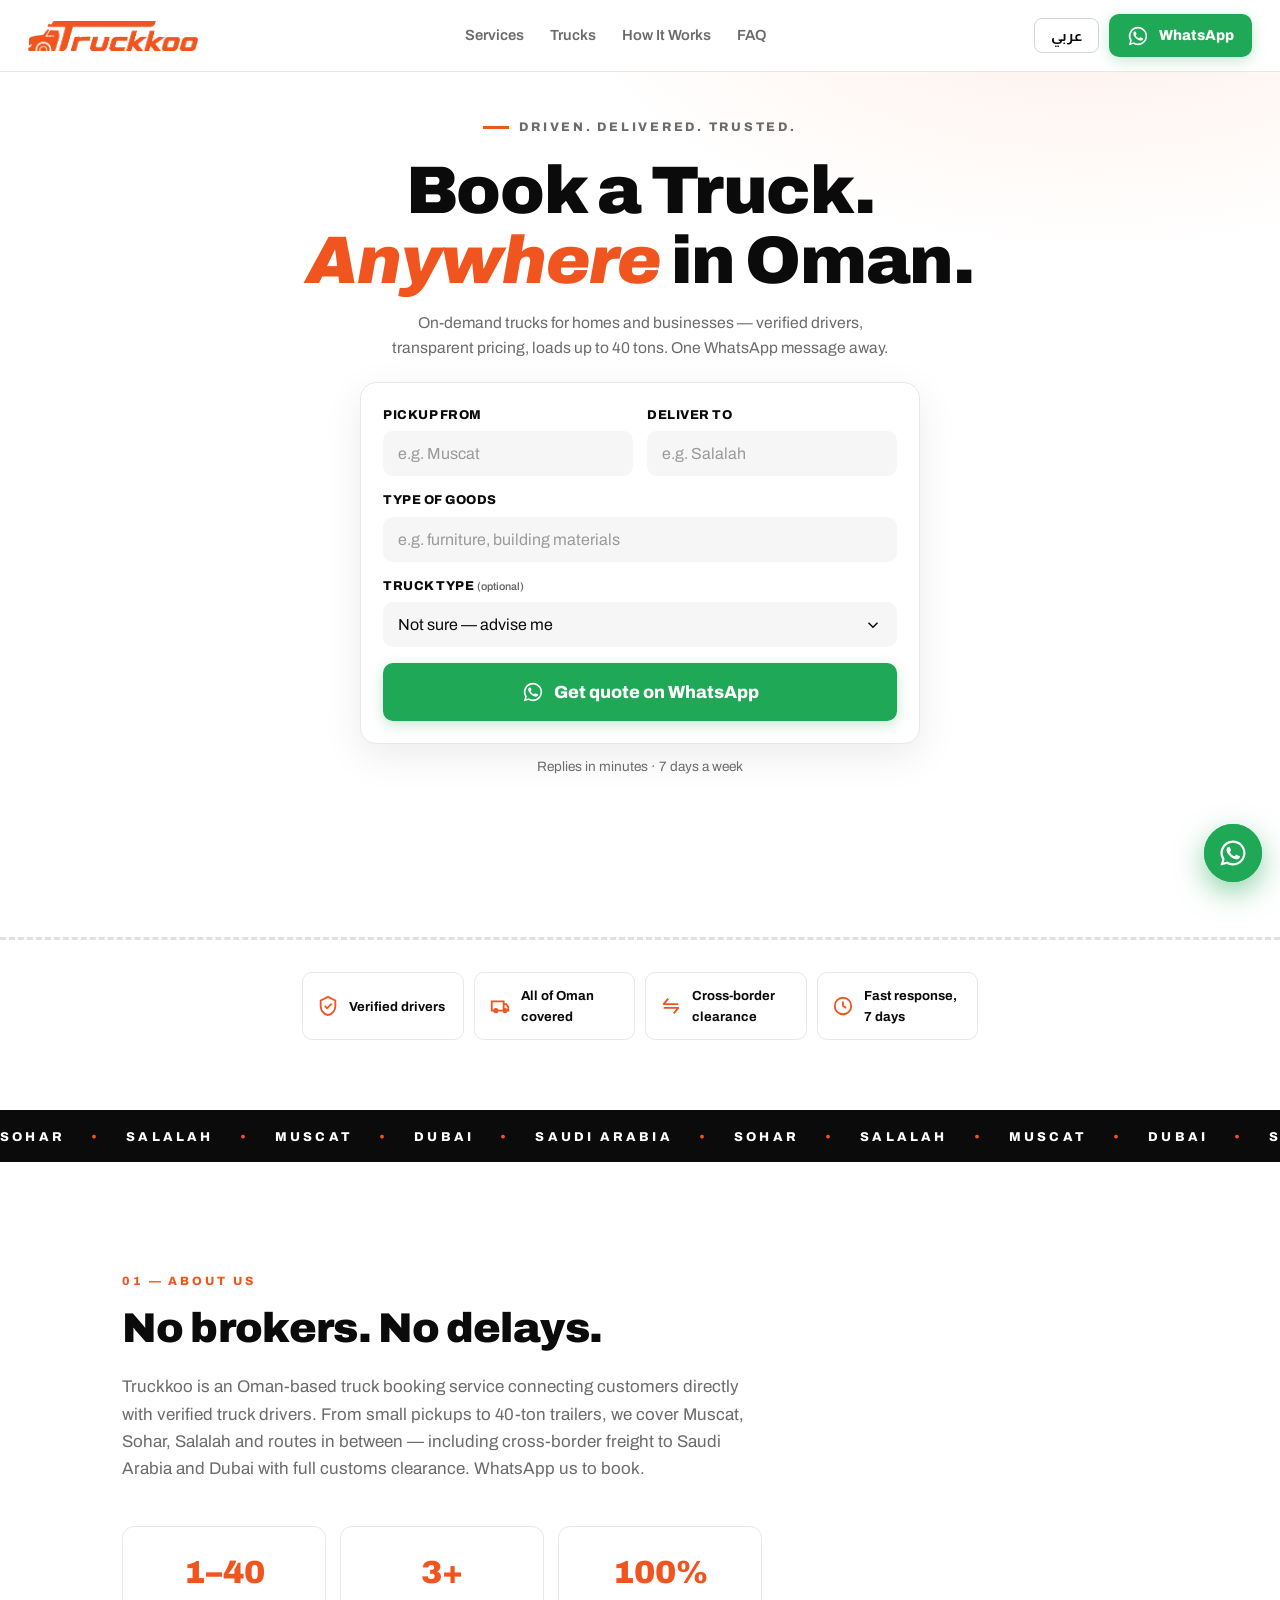
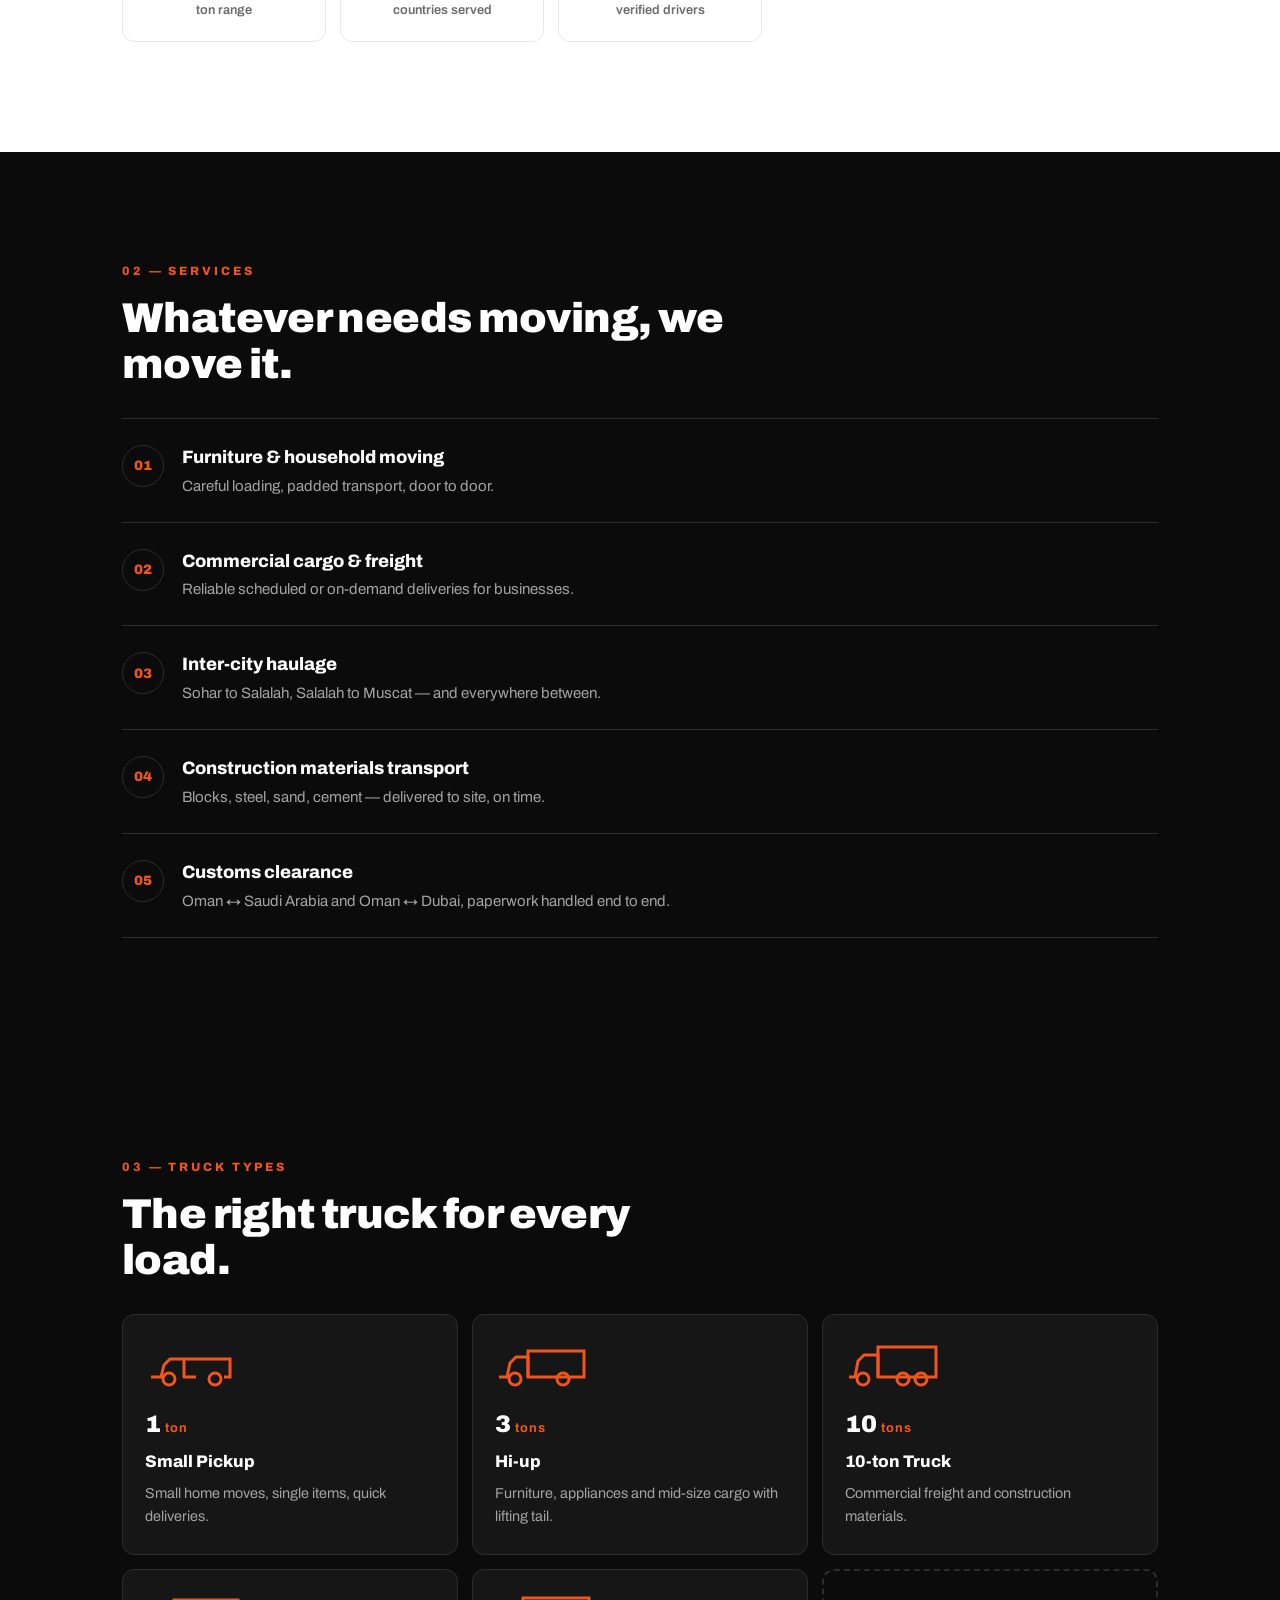
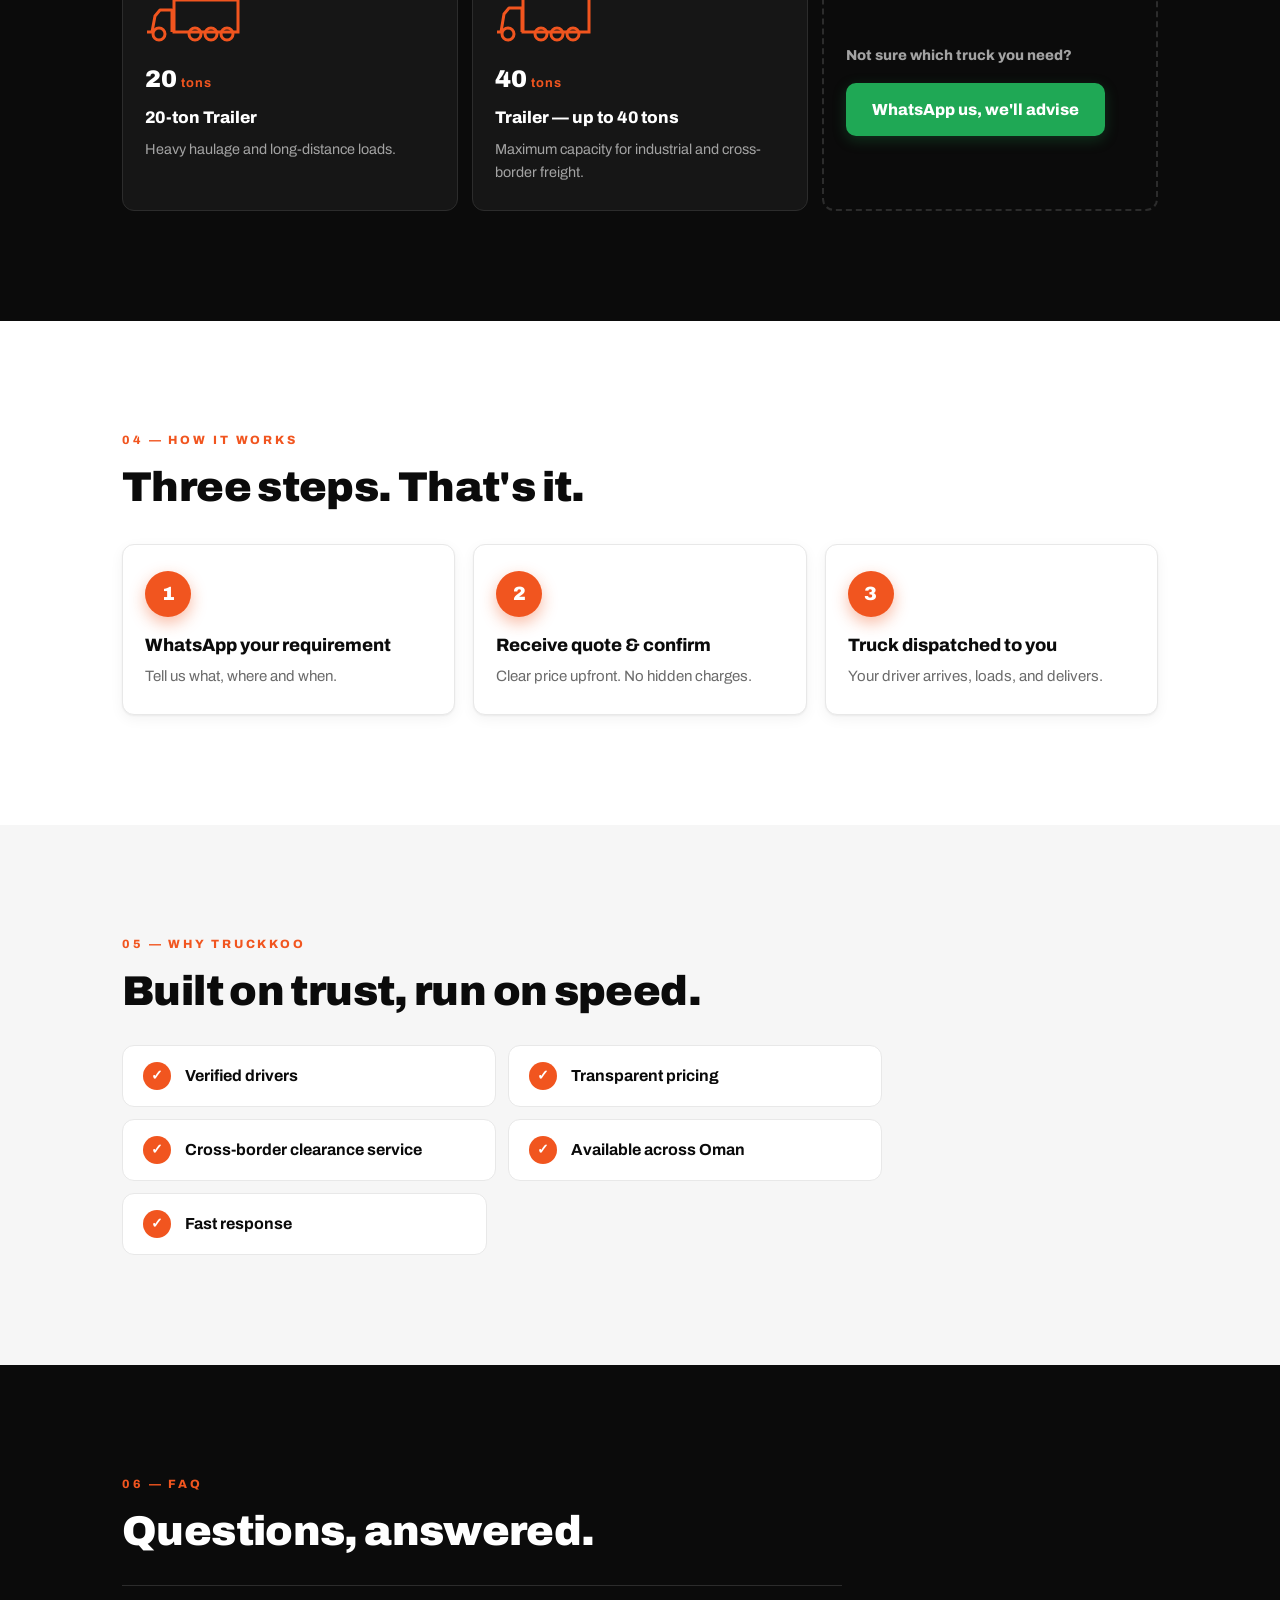
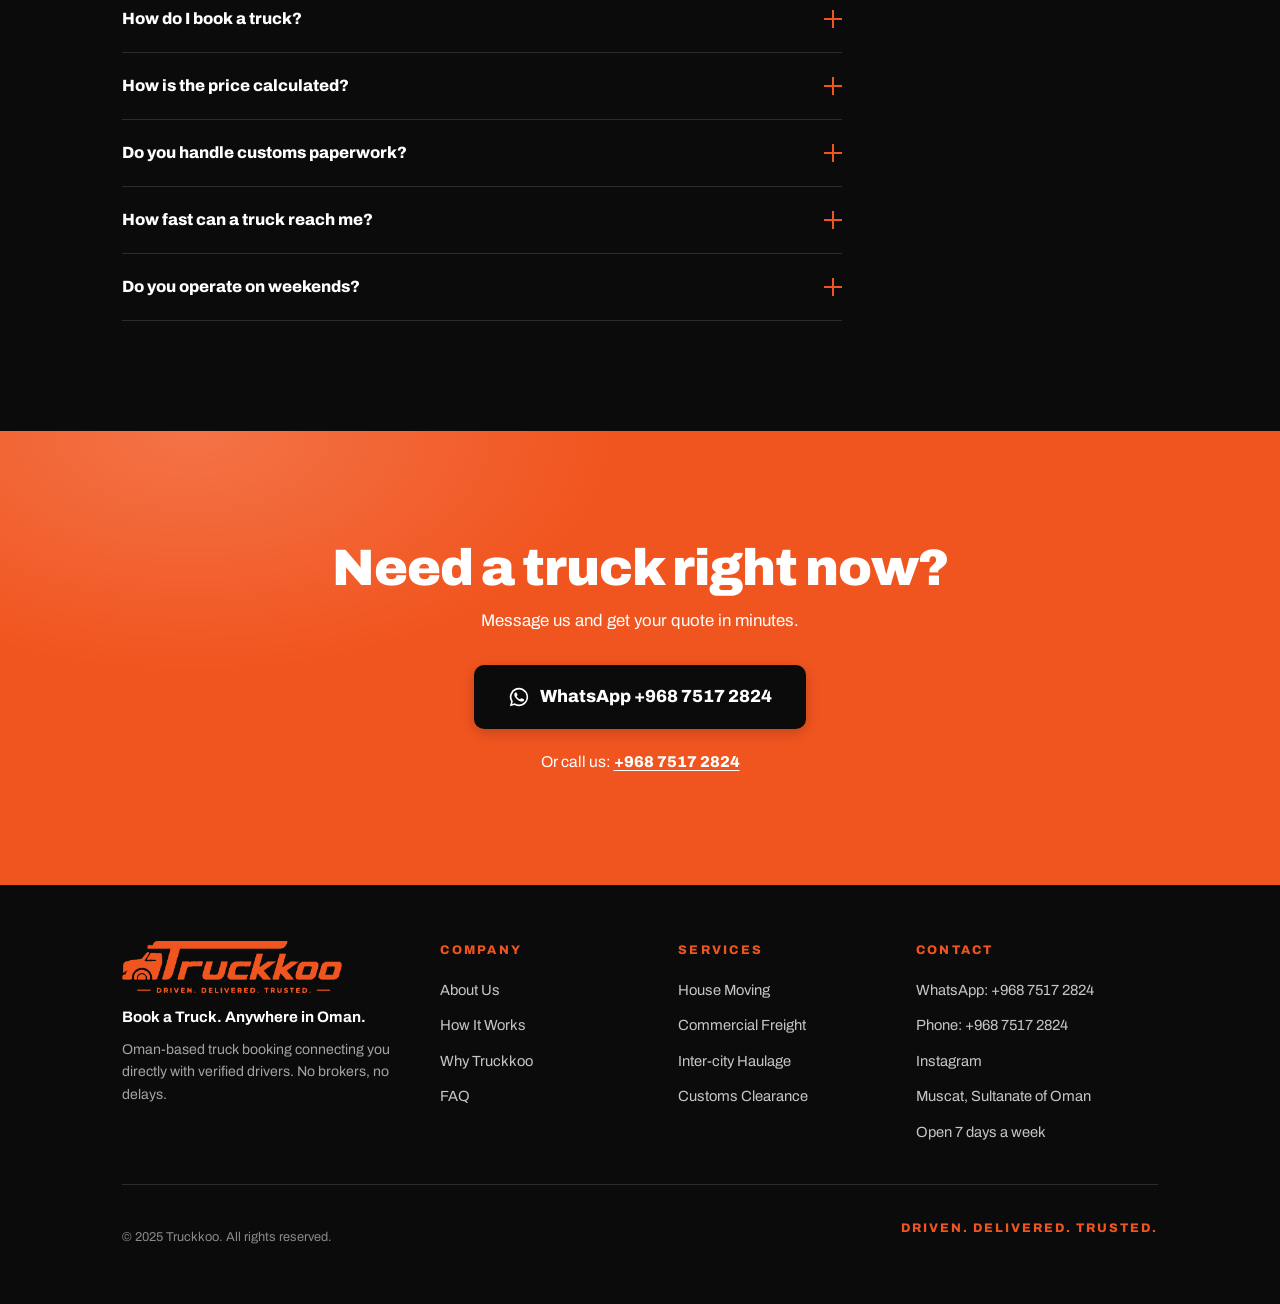
==== commit 28f49793: "Realistic branded truck animation, keep moving on phones - Redraw truck SVG as detailed semi: orange" ====
--- a/index.html
+++ b/index.html
@@ -103,16 +103,37 @@
     </div>
   </div>
   <div class="road-strip" aria-hidden="true">
-    <svg class="truck-svg" viewBox="0 0 240 70" width="240" height="70">
-      <rect x="62" y="4" width="174" height="42" rx="3" fill="#0b0b0b"/>
-      <path d="M6 46 V31 q0-4 2.6-6.8 L17 14.6 Q19.5 12 23 12 h23 v34 z" fill="#f1551f"/>
-      <path d="M12 28 l7.5-8.5 q1-1.2 2.6-1.2 H31 v9.7 z" fill="#ffffff" opacity=".88"/>
-      <rect x="2" y="44" width="234" height="4" fill="#0b0b0b"/>
-      <circle cx="26" cy="57" r="9" fill="#0b0b0b"/><circle cx="26" cy="57" r="3.4" fill="#f6f6f6"/>
-      <circle cx="52" cy="57" r="9" fill="#0b0b0b"/><circle cx="52" cy="57" r="3.4" fill="#f6f6f6"/>
-      <circle cx="168" cy="57" r="9" fill="#0b0b0b"/><circle cx="168" cy="57" r="3.4" fill="#f6f6f6"/>
-      <circle cx="191" cy="57" r="9" fill="#0b0b0b"/><circle cx="191" cy="57" r="3.4" fill="#f6f6f6"/>
-      <circle cx="214" cy="57" r="9" fill="#0b0b0b"/><circle cx="214" cy="57" r="3.4" fill="#f6f6f6"/>
+    <svg class="truck-svg" viewBox="0 0 360 112" width="360" height="112">
+      <!-- Trailer box with Truckkoo livery -->
+      <rect x="92" y="6" width="262" height="74" rx="5" fill="#ffffff" stroke="#dcdcdc" stroke-width="2"/>
+      <line x1="104" y1="10" x2="104" y2="76" stroke="#f1f1f1" stroke-width="2"/>
+      <line x1="342" y1="10" x2="342" y2="76" stroke="#f1f1f1" stroke-width="2"/>
+      <image href="images/logo-mark.png" x="130" y="16" width="186" height="44"/>
+      <text x="223" y="71" text-anchor="middle" font-family="Archivo, sans-serif" font-weight="700" font-size="8.5" letter-spacing="2.5" fill="#9a9a9a">WA.ME/96875172824</text>
+      <!-- Chassis -->
+      <rect x="6" y="80" width="348" height="5" fill="#0b0b0b"/>
+      <rect x="226" y="85" width="122" height="6" rx="2" fill="#1d1d1d"/>
+      <rect x="346" y="80" width="6" height="20" fill="#0b0b0b"/>
+      <!-- Cab -->
+      <path d="M10 84 V52 Q10 46 13 41.5 L26 21.5 Q29.5 16 36 16 H78 Q84 16 84 22 V84 Z" fill="#f1551f"/>
+      <rect x="11" y="68" width="73" height="16" fill="#d9430f"/>
+      <path d="M17.5 44 L28.5 27 Q30.5 23.5 35 23.5 H52 V44 Z" fill="#181b20"/>
+      <line x1="57" y1="20" x2="57" y2="80" stroke="#d9430f" stroke-width="2"/>
+      <rect x="60" y="48" width="8" height="2.6" rx="1.3" fill="#b33409"/>
+      <rect x="9" y="62" width="4.5" height="7" rx="1.6" fill="#ffd166"/>
+      <rect x="6" y="74" width="9" height="11" rx="2" fill="#1a1a1a"/>
+      <line x1="14" y1="30" x2="20" y2="30" stroke="#1a1a1a" stroke-width="2.4"/>
+      <line x1="20" y1="30" x2="20" y2="38" stroke="#1a1a1a" stroke-width="2.4"/>
+      <!-- Exhaust + tank -->
+      <rect x="85.5" y="24" width="5" height="56" fill="#3c3f44"/>
+      <rect x="85.5" y="20" width="5" height="3" fill="#6b6f75"/>
+      <rect x="42" y="88" width="34" height="11" rx="5.5" fill="#aab0b7"/>
+      <!-- Wheels -->
+      <g transform="translate(30,96)"><g class="wheel"><circle r="13" fill="#15171a"/><circle r="6.6" fill="#caccd1"/><path d="M-6.6 0H6.6M0 -6.6V6.6" stroke="#74777c" stroke-width="2"/><circle r="2.1" fill="#74777c"/></g></g>
+      <g transform="translate(72,96)"><g class="wheel"><circle r="13" fill="#15171a"/><circle r="6.6" fill="#caccd1"/><path d="M-6.6 0H6.6M0 -6.6V6.6" stroke="#74777c" stroke-width="2"/><circle r="2.1" fill="#74777c"/></g></g>
+      <g transform="translate(282,96)"><g class="wheel"><circle r="13" fill="#15171a"/><circle r="6.6" fill="#caccd1"/><path d="M-6.6 0H6.6M0 -6.6V6.6" stroke="#74777c" stroke-width="2"/><circle r="2.1" fill="#74777c"/></g></g>
+      <g transform="translate(309,96)"><g class="wheel"><circle r="13" fill="#15171a"/><circle r="6.6" fill="#caccd1"/><path d="M-6.6 0H6.6M0 -6.6V6.6" stroke="#74777c" stroke-width="2"/><circle r="2.1" fill="#74777c"/></g></g>
+      <g transform="translate(336,96)"><g class="wheel"><circle r="13" fill="#15171a"/><circle r="6.6" fill="#caccd1"/><path d="M-6.6 0H6.6M0 -6.6V6.6" stroke="#74777c" stroke-width="2"/><circle r="2.1" fill="#74777c"/></g></g>
     </svg>
   </div>
   <div class="hero-below">
--- a/css/style.css
+++ b/css/style.css
@@ -163,22 +163,26 @@
 /* Road strip with driving truck (in flow, right under hero content) */
 .road-strip {
   position: relative;
-  height: 76px;
+  height: clamp(86px, 12vw, 112px);
   border-bottom: 3px dashed rgba(0, 0, 0, .12);
   overflow: hidden;
   pointer-events: none;
 }
 .truck-svg {
-  position: absolute; bottom: 5px; left: 0;
-  width: 200px; height: auto;
-  transform: translateX(110vw);
+  position: absolute; bottom: 4px; left: 0;
+  width: clamp(250px, 36vw, 340px); height: auto;
+  transform: translateX(105vw);
   animation: drive 16s linear infinite;
-  will-change: transform;
 }
 @keyframes drive {
-  from { transform: translateX(110vw); }
-  to   { transform: translateX(-260px); }
-}
+  from { transform: translateX(105vw); }
+  to   { transform: translateX(-360px); }
+}
+.truck-svg .wheel {
+  animation: roll .9s linear infinite;
+  transform-box: fill-box; transform-origin: center;
+}
+@keyframes roll { to { transform: rotate(-360deg); } }
 
 /* Marquee strip */
 .hero-strip {
@@ -349,7 +353,8 @@
   .reveal { opacity: 1; transform: none; transition: none; }
   .strip-track { animation: none; }
   .wa-float::after { animation: none; }
-  .truck-svg { animation: none; transform: translateX(8vw); }
+  .truck-svg { animation-duration: 60s; }
+  .truck-svg .wheel { animation: none; }
   html { scroll-behavior: auto; }
 }
 
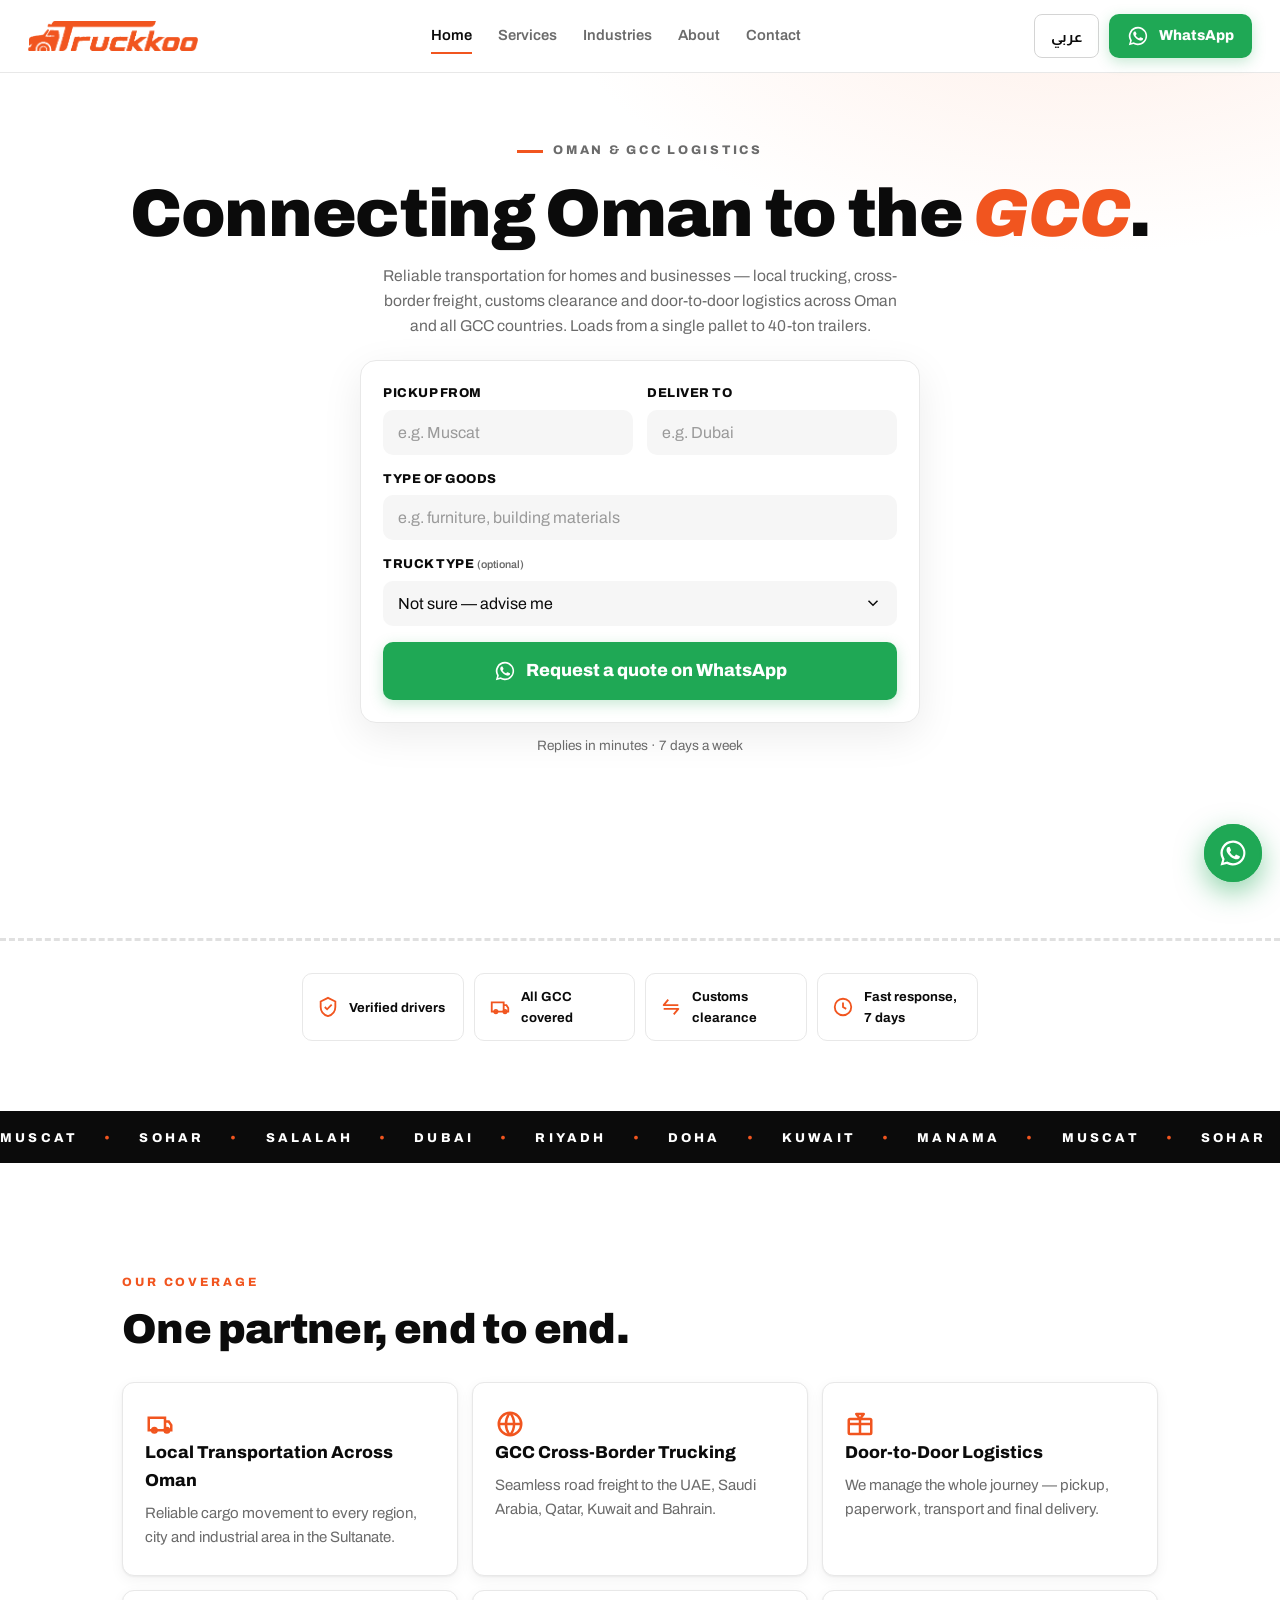
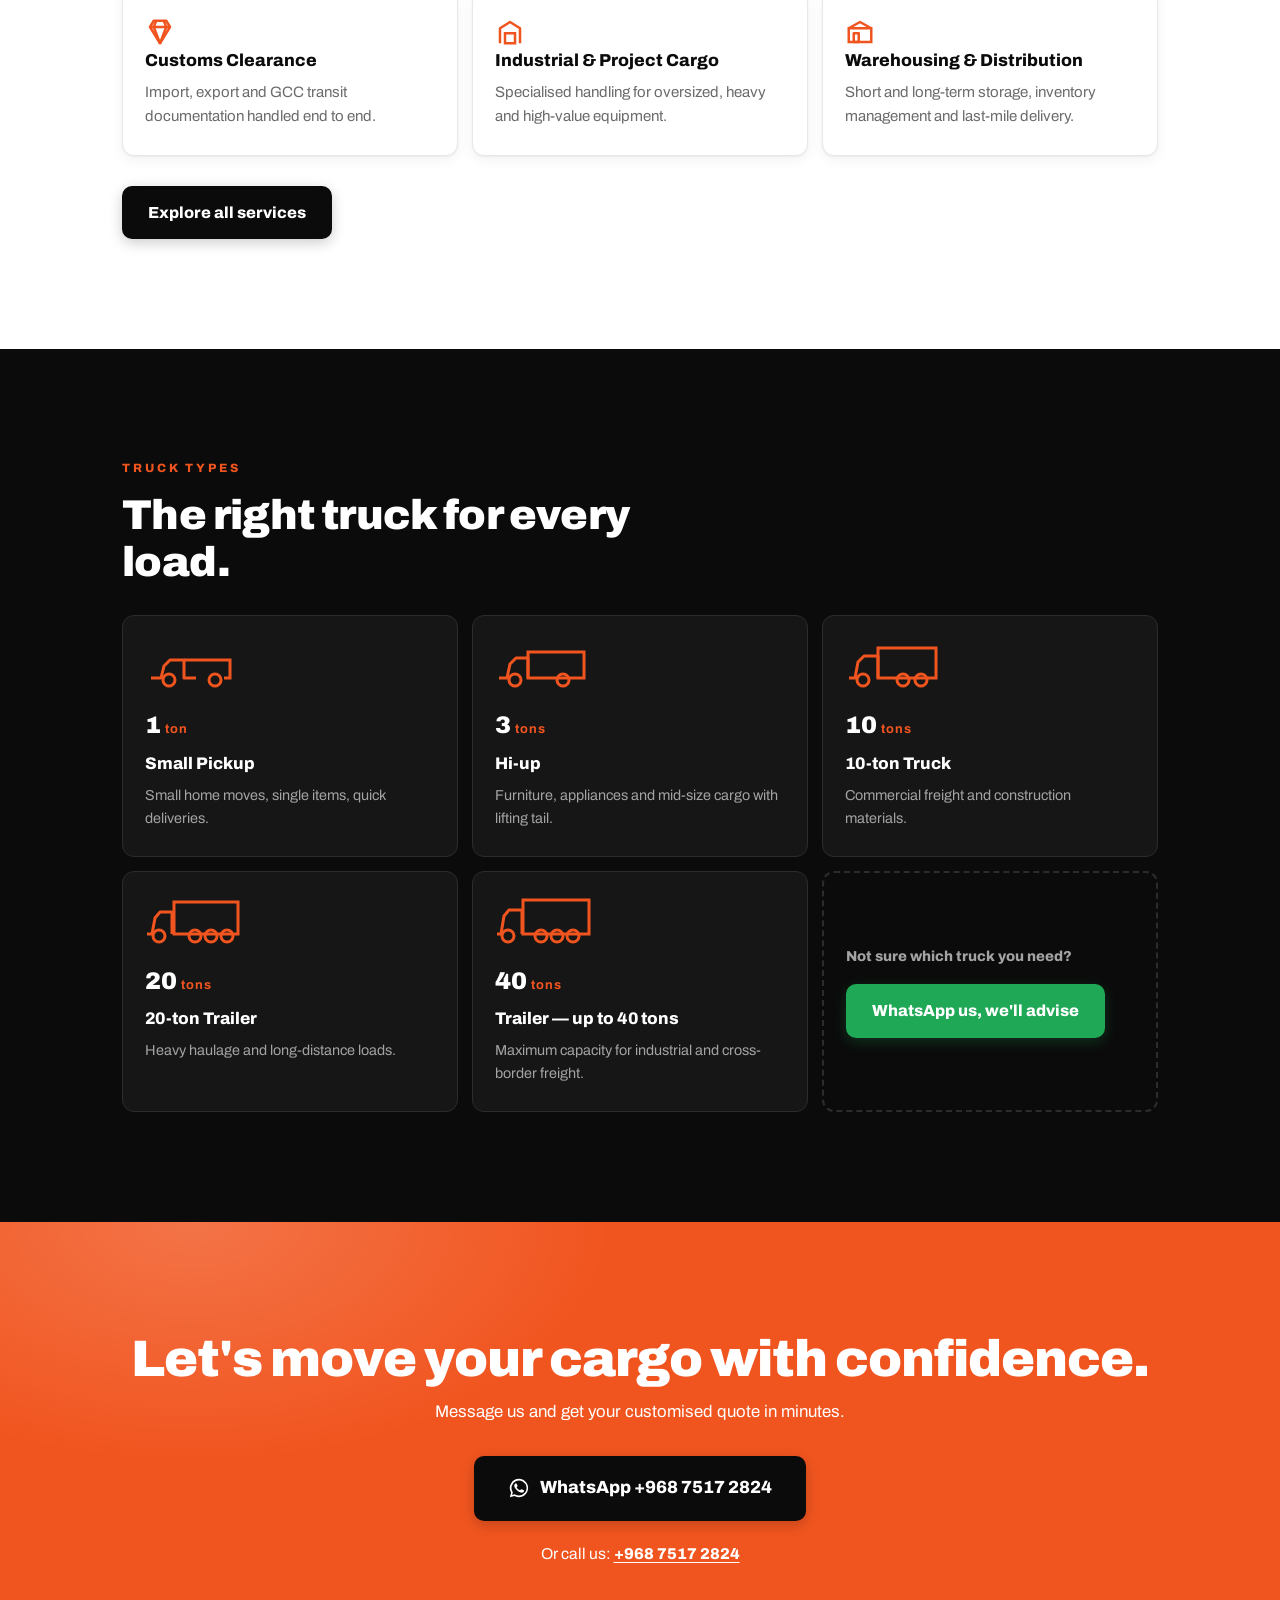
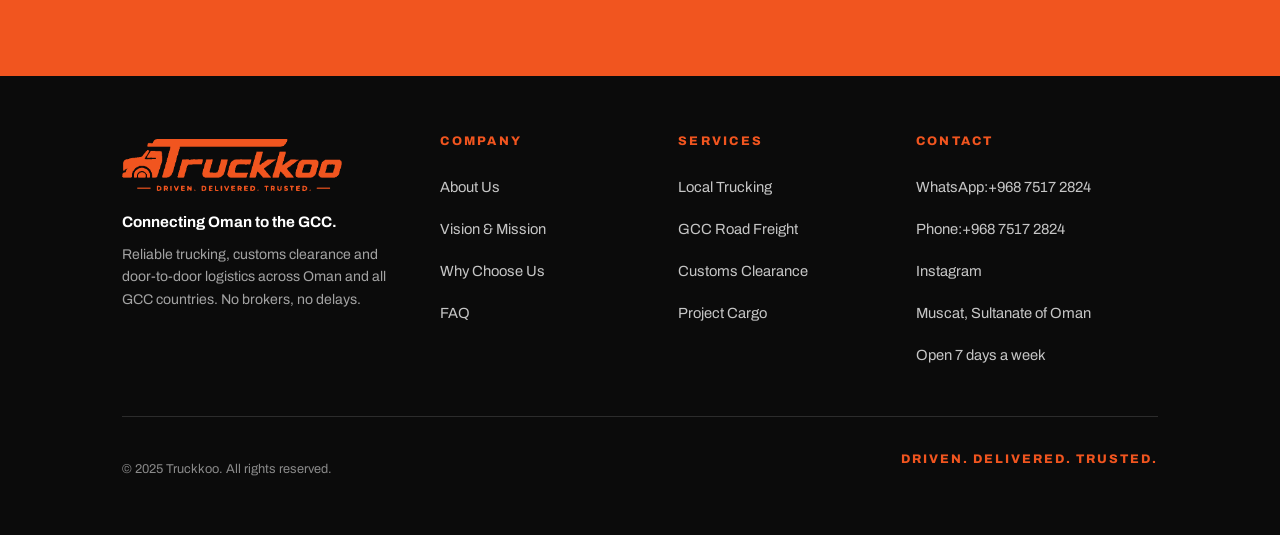
==== commit d0517083: "Expand into multi-page logistics site: Services, Industries, About, Contact - Rebuild Home around Om" ====
--- a/index.html
+++ b/index.html
@@ -3,10 +3,10 @@
 <head>
 <meta charset="UTF-8">
 <meta name="viewport" content="width=device-width, initial-scale=1.0">
-<title>Truckkoo — Book a Truck. Anywhere in Oman.</title>
-<meta name="description" content="Truckkoo is an Oman-based truck booking service. Verified drivers, transparent pricing, cross-border customs clearance. WhatsApp +968 7517 2824 to book.">
-<meta property="og:title" content="Truckkoo — Book a Truck. Anywhere in Oman.">
-<meta property="og:description" content="From small pickups to 40-ton trailers. Muscat, Sohar, Salalah and beyond. WhatsApp us to book.">
+<title>Truckkoo — Trucking & Logistics Across Oman and the GCC</title>
+<meta name="description" content="Truckkoo connects Oman to the GCC with reliable transportation: local trucking, cross-border freight, customs clearance, FTL/LTL, project cargo and warehousing. WhatsApp +968 7517 2824.">
+<meta property="og:title" content="Truckkoo — Trucking & Logistics Across Oman and the GCC">
+<meta property="og:description" content="Local trucking, GCC cross-border freight, customs clearance and door-to-door logistics. WhatsApp us to book.">
 <meta property="og:image" content="images/logo.jpg">
 <meta name="theme-color" content="#13100D">
 <link rel="icon" href="images/logo.jpg">
@@ -14,19 +14,30 @@
 <link rel="preconnect" href="https://fonts.gstatic.com" crossorigin>
 <link href="https://fonts.googleapis.com/css2?family=Archivo:ital,wght@0,400;0,500;0,600;0,800;0,900;1,800;1,900&family=Almarai:wght@300;400;700;800&display=swap" rel="stylesheet">
 <link rel="stylesheet" href="css/style.css">
+<!-- Google Analytics 4 — replace G-XXXXXXXXXX with your Measurement ID from analytics.google.com -->
+<script async src="https://www.googletagmanager.com/gtag/js?id=G-XXXXXXXXXX"></script>
+<script>
+  window.dataLayer = window.dataLayer || [];
+  function gtag(){dataLayer.push(arguments);}
+  gtag('js', new Date());
+  gtag('config', 'G-XXXXXXXXXX');
+</script>
 </head>
 <body>
+<a class="skip-link en" href="#main">Skip to content</a>
+<a class="skip-link ar" href="#main">تخطّ إلى المحتوى</a>
 
 <!-- ===== Header ===== -->
 <header class="site-header" id="top">
-  <a class="brand" href="#top" aria-label="Truckkoo">
+  <a class="brand" href="index.html" aria-label="Truckkoo">
     <img class="brand-logo" src="images/logo-word.png" alt="Truckkoo" width="710" height="125">
   </a>
-  <nav class="main-nav" aria-label="Main">
-    <a href="#services"><span class="en">Services</span><span class="ar">خدماتنا</span></a>
-    <a href="#trucks"><span class="en">Trucks</span><span class="ar">الشاحنات</span></a>
-    <a href="#how"><span class="en">How It Works</span><span class="ar">كيف نعمل</span></a>
-    <a href="#faq"><span class="en">FAQ</span><span class="ar">الأسئلة</span></a>
+  <nav class="main-nav" id="mainNav" aria-label="Main">
+    <a href="index.html" class="active"><span class="en">Home</span><span class="ar">الرئيسية</span></a>
+    <a href="services.html"><span class="en">Services</span><span class="ar">خدماتنا</span></a>
+    <a href="industries.html"><span class="en">Industries</span><span class="ar">القطاعات</span></a>
+    <a href="about.html"><span class="en">About</span><span class="ar">من نحن</span></a>
+    <a href="contact.html"><span class="en">Contact</span><span class="ar">اتصل بنا</span></a>
   </nav>
   <div class="header-actions">
     <button class="lang-toggle" id="langToggle" aria-label="Switch language">
@@ -36,25 +47,26 @@
       <svg class="ico-wa" viewBox="0 0 24 24" aria-hidden="true"><path d="M12 2a10 10 0 0 0-8.6 15.1L2 22l5-1.3A10 10 0 1 0 12 2zm0 18.2a8.2 8.2 0 0 1-4.2-1.2l-.3-.2-3 .8.8-2.9-.2-.3A8.2 8.2 0 1 1 12 20.2zm4.5-6.1c-.2-.1-1.5-.7-1.7-.8-.2-.1-.4-.1-.6.1-.2.2-.6.8-.8 1-.1.2-.3.2-.5.1a6.7 6.7 0 0 1-3.3-2.9c-.3-.4 0-.5.1-.7l.4-.5c.1-.2.2-.3.3-.5 0-.2 0-.4-.1-.5l-.8-1.9c-.2-.5-.4-.4-.6-.4h-.5c-.2 0-.5.1-.7.3-.2.3-.9.9-.9 2.2s.9 2.5 1.1 2.7c.1.2 1.9 2.9 4.6 4 .6.3 1.1.4 1.5.6.6.2 1.2.2 1.6.1.5-.1 1.5-.6 1.7-1.2.2-.6.2-1.1.2-1.2-.1-.1-.3-.2-.5-.3z" fill="currentColor"/></svg>
       <span class="en">WhatsApp</span><span class="ar">واتساب</span>
     </a>
+    <button class="nav-toggle" id="navToggle" aria-label="Menu" aria-expanded="false" aria-controls="mainNav"><span></span><span></span><span></span></button>
   </div>
 </header>
 
-<main>
+<main id="main">
 
 <!-- ===== 1. Hero ===== -->
 <section class="hero">
   <div class="container hero-inner">
     <p class="hero-kicker reveal">
-      <span class="en">Driven. Delivered. Trusted.</span>
-      <span class="ar">قيادة. توصيل. ثقة.</span>
+      <span class="en">Oman &amp; GCC Logistics</span>
+      <span class="ar">خدمات لوجستية في عُمان والخليج</span>
     </p>
     <h1 class="hero-title reveal">
-      <span class="en">Book a Truck.<br><em>Anywhere</em> in Oman.</span>
-      <span class="ar">احجز شاحنة.<br>في <em>أي مكان</em> في عُمان.</span>
+      <span class="en">Connecting Oman to the <em>GCC</em>.</span>
+      <span class="ar">نربط عُمان <em>بدول الخليج</em>.</span>
     </h1>
     <p class="hero-sub reveal">
-      <span class="en">On-demand trucks for homes and businesses — verified drivers, transparent pricing, loads up to 40 tons. One WhatsApp message away.</span>
-      <span class="ar">شاحنات عند الطلب للمنازل والشركات — سائقون موثّقون، أسعار شفافة، وحمولات حتى ٤٠ طناً. على بُعد رسالة واتساب واحدة.</span>
+      <span class="en">Reliable transportation for homes and businesses — local trucking, cross-border freight, customs clearance and door-to-door logistics across Oman and all GCC countries. Loads from a single pallet to 40-ton trailers.</span>
+      <span class="ar">نقل موثوق للمنازل والشركات — نقل محلي، وشحن عبر الحدود، وتخليص جمركي، وخدمات لوجستية من الباب إلى الباب في عُمان وجميع دول الخليج. حمولات من طبلية واحدة حتى تريلات ٤٠ طناً.</span>
     </p>
     <div class="hero-cta reveal">
       <form class="quote-form" id="quoteForm" novalidate>
@@ -67,7 +79,7 @@
           <div class="qf-field">
             <label for="qfTo"><span class="en">Deliver to</span><span class="ar">إلى (موقع التسليم)</span></label>
             <input type="text" id="qfTo" name="to" required autocomplete="off" list="cityList"
-                   data-ph-en="e.g. Salalah" data-ph-ar="مثال: صلالة">
+                   data-ph-en="e.g. Dubai" data-ph-ar="مثال: دبي">
           </div>
           <div class="qf-field">
             <label for="qfGoods"><span class="en">Type of goods</span><span class="ar">نوع البضاعة</span></label>
@@ -93,7 +105,7 @@
         </p>
         <button type="submit" class="btn btn-wa btn-xl qf-submit">
           <svg class="ico-wa" viewBox="0 0 24 24" aria-hidden="true"><path d="M12 2a10 10 0 0 0-8.6 15.1L2 22l5-1.3A10 10 0 1 0 12 2zm0 18.2a8.2 8.2 0 0 1-4.2-1.2l-.3-.2-3 .8.8-2.9-.2-.3A8.2 8.2 0 1 1 12 20.2zm4.5-6.1c-.2-.1-1.5-.7-1.7-.8-.2-.1-.4-.1-.6.1-.2.2-.6.8-.8 1-.1.2-.3.2-.5.1a6.7 6.7 0 0 1-3.3-2.9c-.3-.4 0-.5.1-.7l.4-.5c.1-.2.2-.3.3-.5 0-.2 0-.4-.1-.5l-.8-1.9c-.2-.5-.4-.4-.6-.4h-.5c-.2 0-.5.1-.7.3-.2.3-.9.9-.9 2.2s.9 2.5 1.1 2.7c.1.2 1.9 2.9 4.6 4 .6.3 1.1.4 1.5.6.6.2 1.2.2 1.6.1.5-.1 1.5-.6 1.7-1.2.2-.6.2-1.1.2-1.2-.1-.1-.3-.2-.5-.3z" fill="currentColor"/></svg>
-          <span class="en">Get quote on WhatsApp</span><span class="ar">احصل على السعر عبر واتساب</span>
+          <span class="en">Request a quote on WhatsApp</span><span class="ar">اطلب عرض سعر عبر واتساب</span>
         </button>
       </form>
       <p class="hero-note">
@@ -139,81 +151,71 @@
   <div class="hero-below">
     <ul class="hero-badges reveal">
       <li><span class="badge-ico" aria-hidden="true"><svg viewBox="0 0 24 24"><path d="M12 2l8 4v6c0 5-3.4 8.6-8 10-4.6-1.4-8-5-8-10V6l8-4z" fill="none" stroke="currentColor" stroke-width="2"/><path d="M8.5 12l2.5 2.5L16 9.5" fill="none" stroke="currentColor" stroke-width="2"/></svg></span><span class="en">Verified drivers</span><span class="ar">سائقون موثّقون</span></li>
-      <li><span class="badge-ico" aria-hidden="true"><svg viewBox="0 0 24 24"><path d="M3 7h13v10H3zM16 10h3l2 3v4h-5z" fill="none" stroke="currentColor" stroke-width="2"/><circle cx="7.5" cy="17" r="1.8" fill="none" stroke="currentColor" stroke-width="2"/><circle cx="17.5" cy="17" r="1.8" fill="none" stroke="currentColor" stroke-width="2"/></svg></span><span class="en">All of Oman covered</span><span class="ar">نغطي كل عُمان</span></li>
-      <li><span class="badge-ico" aria-hidden="true"><svg viewBox="0 0 24 24"><path d="M4 14h16M4 10h16M9 4l-5 6 5 0M15 20l5-6h-5" fill="none" stroke="currentColor" stroke-width="2" stroke-linejoin="round"/></svg></span><span class="en">Cross-border clearance</span><span class="ar">تخليص جمركي عبر الحدود</span></li>
+      <li><span class="badge-ico" aria-hidden="true"><svg viewBox="0 0 24 24"><path d="M3 7h13v10H3zM16 10h3l2 3v4h-5z" fill="none" stroke="currentColor" stroke-width="2"/><circle cx="7.5" cy="17" r="1.8" fill="none" stroke="currentColor" stroke-width="2"/><circle cx="17.5" cy="17" r="1.8" fill="none" stroke="currentColor" stroke-width="2"/></svg></span><span class="en">All GCC covered</span><span class="ar">نغطي كل دول الخليج</span></li>
+      <li><span class="badge-ico" aria-hidden="true"><svg viewBox="0 0 24 24"><path d="M4 14h16M4 10h16M9 4l-5 6 5 0M15 20l5-6h-5" fill="none" stroke="currentColor" stroke-width="2" stroke-linejoin="round"/></svg></span><span class="en">Customs clearance</span><span class="ar">تخليص جمركي</span></li>
       <li><span class="badge-ico" aria-hidden="true"><svg viewBox="0 0 24 24"><circle cx="12" cy="12" r="9" fill="none" stroke="currentColor" stroke-width="2"/><path d="M12 7v5l3.5 2" fill="none" stroke="currentColor" stroke-width="2"/></svg></span><span class="en">Fast response, 7 days</span><span class="ar">استجابة سريعة طوال الأسبوع</span></li>
     </ul>
   </div>
   <div class="hero-strip" aria-hidden="true">
     <div class="strip-track">
-      <span>SOHAR</span><span>•</span><span>SALALAH</span><span>•</span><span>MUSCAT</span><span>•</span><span>DUBAI</span><span>•</span><span>SAUDI ARABIA</span><span>•</span>
-      <span>SOHAR</span><span>•</span><span>SALALAH</span><span>•</span><span>MUSCAT</span><span>•</span><span>DUBAI</span><span>•</span><span>SAUDI ARABIA</span><span>•</span>
+      <span>MUSCAT</span><span>•</span><span>SOHAR</span><span>•</span><span>SALALAH</span><span>•</span><span>DUBAI</span><span>•</span><span>RIYADH</span><span>•</span><span>DOHA</span><span>•</span><span>KUWAIT</span><span>•</span><span>MANAMA</span><span>•</span>
+      <span>MUSCAT</span><span>•</span><span>SOHAR</span><span>•</span><span>SALALAH</span><span>•</span><span>DUBAI</span><span>•</span><span>RIYADH</span><span>•</span><span>DOHA</span><span>•</span><span>KUWAIT</span><span>•</span><span>MANAMA</span><span>•</span>
     </div>
   </div>
 </section>
 
-<!-- ===== 2. About ===== -->
-<section class="section about" id="about">
+<!-- ===== 2. Coverage ===== -->
+<section class="section about" id="coverage">
   <div class="container">
-    <p class="eyebrow reveal"><span class="en">01 — About Us</span><span class="ar">٠١ — من نحن</span></p>
+    <p class="eyebrow reveal"><span class="en">Our Coverage</span><span class="ar">تغطيتنا</span></p>
     <h2 class="section-title reveal">
-      <span class="en">No brokers. No delays.</span>
-      <span class="ar">بدون وسطاء. بدون تأخير.</span>
+      <span class="en">One partner, end to end.</span>
+      <span class="ar">شريك واحد، من البداية إلى النهاية.</span>
     </h2>
-    <p class="lead reveal">
-      <span class="en">Truckkoo is an Oman-based truck booking service connecting customers directly with verified truck drivers. From small pickups to 40-ton trailers, we cover Muscat, Sohar, Salalah and routes in between — including cross-border freight to Saudi Arabia and Dubai with full customs clearance. WhatsApp us to book.</span>
-      <span class="ar">تراكو هي خدمة حجز شاحنات مقرّها سلطنة عُمان، تربط العملاء مباشرة بسائقي شاحنات موثّقين. من البيك أب الصغير إلى التريلات بحمولة ٤٠ طناً، نغطي مسقط وصحار وصلالة والطرق بينها — بما في ذلك الشحن عبر الحدود إلى السعودية ودبي مع تخليص جمركي كامل. راسلنا على واتساب للحجز.</span>
-    </p>
-    <div class="stats reveal">
-      <div class="stat"><strong>1–40</strong><span class="en">ton range</span><span class="ar">طن حمولة</span></div>
-      <div class="stat"><strong>3+</strong><span class="en">countries served</span><span class="ar">دول نخدمها</span></div>
-      <div class="stat"><strong>100%</strong><span class="en">verified drivers</span><span class="ar">سائقون موثّقون</span></div>
-    </div>
+    <div class="info-grid">
+      <div class="info-card reveal">
+        <span class="info-ico" aria-hidden="true"><svg viewBox="0 0 24 24"><path d="M3 7h13v10H3zM16 10h3l2 3v4h-5z" fill="none" stroke="currentColor" stroke-width="2"/><circle cx="7.5" cy="17" r="1.8" fill="none" stroke="currentColor" stroke-width="2"/><circle cx="17.5" cy="17" r="1.8" fill="none" stroke="currentColor" stroke-width="2"/></svg></span>
+        <h3><span class="en">Local Transportation Across Oman</span><span class="ar">النقل المحلي في كل عُمان</span></h3>
+        <p><span class="en">Reliable cargo movement to every region, city and industrial area in the Sultanate.</span><span class="ar">نقل موثوق للبضائع إلى كل منطقة ومدينة ومنطقة صناعية في السلطنة.</span></p>
+      </div>
+      <div class="info-card reveal">
+        <span class="info-ico" aria-hidden="true"><svg viewBox="0 0 24 24"><circle cx="12" cy="12" r="9" fill="none" stroke="currentColor" stroke-width="2"/><path d="M3 12h18M12 3a14 14 0 0 1 0 18M12 3a14 14 0 0 0 0 18" fill="none" stroke="currentColor" stroke-width="2"/></svg></span>
+        <h3><span class="en">GCC Cross-Border Trucking</span><span class="ar">النقل البري عبر حدود الخليج</span></h3>
+        <p><span class="en">Seamless road freight to the UAE, Saudi Arabia, Qatar, Kuwait and Bahrain.</span><span class="ar">شحن بري سلس إلى الإمارات والسعودية وقطر والكويت والبحرين.</span></p>
+      </div>
+      <div class="info-card reveal">
+        <span class="info-ico" aria-hidden="true"><svg viewBox="0 0 24 24"><rect x="3" y="8" width="18" height="12" rx="1" fill="none" stroke="currentColor" stroke-width="2"/><path d="M3 12h18M12 8v12M9 4h6l-3 4z" fill="none" stroke="currentColor" stroke-width="2" stroke-linejoin="round"/></svg></span>
+        <h3><span class="en">Door-to-Door Logistics</span><span class="ar">حلول من الباب إلى الباب</span></h3>
+        <p><span class="en">We manage the whole journey — pickup, paperwork, transport and final delivery.</span><span class="ar">ندير الرحلة بالكامل — الاستلام والأوراق والنقل والتسليم النهائي.</span></p>
+      </div>
+      <div class="info-card reveal">
+        <span class="info-ico" aria-hidden="true"><svg viewBox="0 0 24 24"><path d="M7 3h10l3 5-8 13L4 8z" fill="none" stroke="currentColor" stroke-width="2" stroke-linejoin="round"/><path d="M4 8h16M9 3l-2 5 5 13M15 3l2 5-5 13" fill="none" stroke="currentColor" stroke-width="2"/></svg></span>
+        <h3><span class="en">Customs Clearance</span><span class="ar">التخليص الجمركي</span></h3>
+        <p><span class="en">Import, export and GCC transit documentation handled end to end.</span><span class="ar">إنهاء أوراق الاستيراد والتصدير والعبور الخليجي من البداية إلى النهاية.</span></p>
+      </div>
+      <div class="info-card reveal">
+        <span class="info-ico" aria-hidden="true"><svg viewBox="0 0 24 24"><path d="M4 21V9l8-5 8 5v12" fill="none" stroke="currentColor" stroke-width="2" stroke-linejoin="round"/><rect x="8" y="13" width="8" height="8" fill="none" stroke="currentColor" stroke-width="2"/></svg></span>
+        <h3><span class="en">Industrial &amp; Project Cargo</span><span class="ar">الشحنات الصناعية والمشاريع</span></h3>
+        <p><span class="en">Specialised handling for oversized, heavy and high-value equipment.</span><span class="ar">مناولة متخصصة للمعدات الكبيرة والثقيلة وعالية القيمة.</span></p>
+      </div>
+      <div class="info-card reveal">
+        <span class="info-ico" aria-hidden="true"><svg viewBox="0 0 24 24"><rect x="3" y="9" width="18" height="11" fill="none" stroke="currentColor" stroke-width="2"/><path d="M3 9l9-5 9 5M7 13h4v7H7z" fill="none" stroke="currentColor" stroke-width="2" stroke-linejoin="round"/></svg></span>
+        <h3><span class="en">Warehousing &amp; Distribution</span><span class="ar">التخزين والتوزيع</span></h3>
+        <p><span class="en">Short and long-term storage, inventory management and last-mile delivery.</span><span class="ar">تخزين قصير وطويل الأمد، وإدارة مخزون، وتوصيل الميل الأخير.</span></p>
+      </div>
+    </div>
+    <p class="hero-cta" style="margin-top:30px">
+      <a class="btn btn-dark reveal" href="services.html">
+        <span class="en">Explore all services</span><span class="ar">تصفّح جميع الخدمات</span>
+      </a>
+    </p>
   </div>
 </section>
 
-<!-- ===== 3. Services ===== -->
-<section class="section section-dark services" id="services">
-  <div class="container">
-    <p class="eyebrow reveal"><span class="en">02 — Services</span><span class="ar">٠٢ — خدماتنا</span></p>
-    <h2 class="section-title reveal">
-      <span class="en">Whatever needs moving, we move it.</span>
-      <span class="ar">كل ما تحتاج نقله، ننقله.</span>
-    </h2>
-    <ul class="service-list">
-      <li class="service reveal">
-        <span class="service-num">01</span>
-        <h3><span class="en">Furniture &amp; household moving</span><span class="ar">نقل الأثاث والمنازل</span></h3>
-        <p><span class="en">Careful loading, padded transport, door to door.</span><span class="ar">تحميل بعناية، نقل آمن، من الباب إلى الباب.</span></p>
-      </li>
-      <li class="service reveal">
-        <span class="service-num">02</span>
-        <h3><span class="en">Commercial cargo &amp; freight</span><span class="ar">البضائع والشحن التجاري</span></h3>
-        <p><span class="en">Reliable scheduled or on-demand deliveries for businesses.</span><span class="ar">توصيلات موثوقة مجدولة أو عند الطلب للشركات.</span></p>
-      </li>
-      <li class="service reveal">
-        <span class="service-num">03</span>
-        <h3><span class="en">Inter-city haulage</span><span class="ar">النقل بين المدن</span></h3>
-        <p><span class="en">Sohar to Salalah, Salalah to Muscat — and everywhere between.</span><span class="ar">من صحار إلى صلالة، ومن صلالة إلى مسقط — وكل ما بينها.</span></p>
-      </li>
-      <li class="service reveal">
-        <span class="service-num">04</span>
-        <h3><span class="en">Construction materials transport</span><span class="ar">نقل مواد البناء</span></h3>
-        <p><span class="en">Blocks, steel, sand, cement — delivered to site, on time.</span><span class="ar">طابوق، حديد، رمل، أسمنت — تصل إلى موقعك في الوقت المحدد.</span></p>
-      </li>
-      <li class="service reveal">
-        <span class="service-num">05</span>
-        <h3><span class="en">Customs clearance</span><span class="ar">التخليص الجمركي</span></h3>
-        <p><span class="en">Oman ↔ Saudi Arabia and Oman ↔ Dubai, paperwork handled end to end.</span><span class="ar">عُمان ↔ السعودية وعُمان ↔ دبي، مع إنهاء كافة الأوراق والإجراءات.</span></p>
-      </li>
-    </ul>
-  </div>
-</section>
-
-<!-- ===== 5. Truck Types ===== -->
+<!-- ===== 4. Truck Types ===== -->
 <section class="section section-dark trucks" id="trucks">
   <div class="container">
-    <p class="eyebrow reveal"><span class="en">03 — Truck Types</span><span class="ar">٠٣ — أنواع الشاحنات</span></p>
+    <p class="eyebrow reveal"><span class="en">Truck Types</span><span class="ar">أنواع الشاحنات</span></p>
     <h2 class="section-title reveal">
       <span class="en">The right truck for every load.</span>
       <span class="ar">الشاحنة المناسبة لكل حمولة.</span>
@@ -262,95 +264,16 @@
   </div>
 </section>
 
-<!-- ===== 6. How It Works ===== -->
-<section class="section how" id="how">
-  <div class="container">
-    <p class="eyebrow reveal"><span class="en">04 — How It Works</span><span class="ar">٠٤ — كيف نعمل</span></p>
-    <h2 class="section-title reveal">
-      <span class="en">Three steps. That's it.</span>
-      <span class="ar">ثلاث خطوات. هذا كل شيء.</span>
-    </h2>
-    <ol class="steps">
-      <li class="step reveal">
-        <span class="step-num">1</span>
-        <h3><span class="en">WhatsApp your requirement</span><span class="ar">أرسل طلبك على واتساب</span></h3>
-        <p><span class="en">Tell us what, where and when.</span><span class="ar">أخبرنا ماذا تنقل، من أين وإلى أين، ومتى.</span></p>
-      </li>
-      <li class="step reveal">
-        <span class="step-num">2</span>
-        <h3><span class="en">Receive quote &amp; confirm</span><span class="ar">استلم السعر وأكّد</span></h3>
-        <p><span class="en">Clear price upfront. No hidden charges.</span><span class="ar">سعر واضح مقدماً. بدون رسوم خفية.</span></p>
-      </li>
-      <li class="step reveal">
-        <span class="step-num">3</span>
-        <h3><span class="en">Truck dispatched to you</span><span class="ar">الشاحنة في طريقها إليك</span></h3>
-        <p><span class="en">Your driver arrives, loads, and delivers.</span><span class="ar">يصل السائق، يحمّل، ويوصّل.</span></p>
-      </li>
-    </ol>
-  </div>
-</section>
-
-<!-- ===== 7. Why Truckkoo ===== -->
-<section class="section why" id="why">
-  <div class="container">
-    <p class="eyebrow reveal"><span class="en">05 — Why Truckkoo</span><span class="ar">٠٥ — لماذا تراكو</span></p>
-    <h2 class="section-title reveal">
-      <span class="en">Built on trust, run on speed.</span>
-      <span class="ar">أساسنا الثقة، وسرعتنا عنواننا.</span>
-    </h2>
-    <ul class="why-list">
-      <li class="reveal"><span class="check" aria-hidden="true">✓</span><span class="en">Verified drivers</span><span class="ar">سائقون موثّقون</span></li>
-      <li class="reveal"><span class="check" aria-hidden="true">✓</span><span class="en">Transparent pricing</span><span class="ar">أسعار شفافة</span></li>
-      <li class="reveal"><span class="check" aria-hidden="true">✓</span><span class="en">Cross-border clearance service</span><span class="ar">خدمة تخليص جمركي عبر الحدود</span></li>
-      <li class="reveal"><span class="check" aria-hidden="true">✓</span><span class="en">Available across Oman</span><span class="ar">متواجدون في جميع أنحاء السلطنة</span></li>
-      <li class="reveal"><span class="check" aria-hidden="true">✓</span><span class="en">Fast response</span><span class="ar">استجابة سريعة</span></li>
-    </ul>
-  </div>
-</section>
-
-<!-- ===== FAQ ===== -->
-<section class="section section-dark faq" id="faq">
-  <div class="container">
-    <p class="eyebrow reveal"><span class="en">06 — FAQ</span><span class="ar">٠٦ — الأسئلة الشائعة</span></p>
-    <h2 class="section-title reveal">
-      <span class="en">Questions, answered.</span>
-      <span class="ar">أسئلتكم، وأجوبتها.</span>
-    </h2>
-    <div class="faq-list">
-      <details class="faq-item reveal">
-        <summary><span class="en">How do I book a truck?</span><span class="ar">كيف أحجز شاحنة؟</span><span class="faq-plus" aria-hidden="true"></span></summary>
-        <p><span class="en">Just WhatsApp us on +968 7517 2824 with what you're moving, pickup and drop-off locations, and when. We reply with a quote in minutes.</span><span class="ar">فقط راسلنا على واتساب ‎+968 7517 2824‎ مع تفاصيل ما تنقله، وموقعي التحميل والتسليم، والوقت. نرد عليك بالسعر خلال دقائق.</span></p>
-      </details>
-      <details class="faq-item reveal">
-        <summary><span class="en">How is the price calculated?</span><span class="ar">كيف يُحسب السعر؟</span><span class="faq-plus" aria-hidden="true"></span></summary>
-        <p><span class="en">Based on distance, truck size, and load type. The quote we send is final — no hidden charges, no surprises on delivery.</span><span class="ar">بناءً على المسافة وحجم الشاحنة ونوع الحمولة. السعر الذي نرسله نهائي — لا رسوم خفية ولا مفاجآت عند التسليم.</span></p>
-      </details>
-      <details class="faq-item reveal">
-        <summary><span class="en">Do you handle customs paperwork?</span><span class="ar">هل تتولون الأوراق الجمركية؟</span><span class="faq-plus" aria-hidden="true"></span></summary>
-        <p><span class="en">Yes. For Oman ↔ Saudi Arabia and Oman ↔ Dubai shipments we manage the full customs clearance process end to end.</span><span class="ar">نعم. لشحنات عُمان ↔ السعودية وعُمان ↔ دبي نتولى عملية التخليص الجمركي بالكامل من البداية إلى النهاية.</span></p>
-      </details>
-      <details class="faq-item reveal">
-        <summary><span class="en">How fast can a truck reach me?</span><span class="ar">كم يستغرق وصول الشاحنة؟</span><span class="faq-plus" aria-hidden="true"></span></summary>
-        <p><span class="en">In Muscat and Sohar, often the same day. For other regions and cross-border trips we confirm timing with your quote.</span><span class="ar">في مسقط وصحار، غالباً في نفس اليوم. للمناطق الأخرى والرحلات عبر الحدود نؤكد التوقيت مع عرض السعر.</span></p>
-      </details>
-      <details class="faq-item reveal">
-        <summary><span class="en">Do you operate on weekends?</span><span class="ar">هل تعملون في عطلة نهاية الأسبوع؟</span><span class="faq-plus" aria-hidden="true"></span></summary>
-        <p><span class="en">Yes — we're available 7 days a week, including public holidays.</span><span class="ar">نعم — نعمل طوال أيام الأسبوع، بما في ذلك العطل والإجازات الرسمية.</span></p>
-      </details>
-    </div>
-  </div>
-</section>
-
 <!-- ===== 8. Contact ===== -->
 <section class="section section-orange contact" id="contact">
   <div class="container contact-inner">
     <h2 class="contact-title reveal">
-      <span class="en">Need a truck right now?</span>
-      <span class="ar">تحتاج شاحنة الآن؟</span>
+      <span class="en">Let's move your cargo with confidence.</span>
+      <span class="ar">لننقل بضاعتك بثقة.</span>
     </h2>
     <p class="contact-sub reveal">
-      <span class="en">Message us and get your quote in minutes.</span>
-      <span class="ar">راسلنا واحصل على سعرك خلال دقائق.</span>
+      <span class="en">Message us and get your customised quote in minutes.</span>
+      <span class="ar">راسلنا واحصل على عرض سعر مخصّص خلال دقائق.</span>
     </p>
     <a class="btn btn-dark btn-xl reveal" href="https://wa.me/96875172824?text=Hi%20Truckkoo%2C%20I%20need%20a%20truck." target="_blank" rel="noopener">
       <svg class="ico-wa" viewBox="0 0 24 24" aria-hidden="true"><path d="M12 2a10 10 0 0 0-8.6 15.1L2 22l5-1.3A10 10 0 1 0 12 2zm0 18.2a8.2 8.2 0 0 1-4.2-1.2l-.3-.2-3 .8.8-2.9-.2-.3A8.2 8.2 0 1 1 12 20.2zm4.5-6.1c-.2-.1-1.5-.7-1.7-.8-.2-.1-.4-.1-.6.1-.2.2-.6.8-.8 1-.1.2-.3.2-.5.1a6.7 6.7 0 0 1-3.3-2.9c-.3-.4 0-.5.1-.7l.4-.5c.1-.2.2-.3.3-.5 0-.2 0-.4-.1-.5l-.8-1.9c-.2-.5-.4-.4-.6-.4h-.5c-.2 0-.5.1-.7.3-.2.3-.9.9-.9 2.2s.9 2.5 1.1 2.7c.1.2 1.9 2.9 4.6 4 .6.3 1.1.4 1.5.6.6.2 1.2.2 1.6.1.5-.1 1.5-.6 1.7-1.2.2-.6.2-1.1.2-1.2-.1-.1-.3-.2-.5-.3z" fill="currentColor"/></svg>
@@ -365,39 +288,39 @@
 
 </main>
 
-<!-- ===== 9. Footer ===== -->
+<!-- ===== Footer ===== -->
 <footer class="site-footer">
   <div class="container">
     <div class="footer-grid">
       <div class="footer-col footer-col-brand">
-        <a class="brand brand-footer" href="#top">
+        <a class="brand brand-footer" href="index.html">
           <img class="brand-logo brand-logo-footer" src="images/logo-mark.png" alt="Truckkoo — Driven. Delivered. Trusted." width="710" height="168">
         </a>
         <p class="footer-slogan">
-          <span class="en">Book a Truck. Anywhere in Oman.</span>
-          <span class="ar">احجز شاحنة. في أي مكان في عُمان.</span>
+          <span class="en">Connecting Oman to the GCC.</span>
+          <span class="ar">نربط عُمان بدول الخليج.</span>
         </p>
         <p class="footer-desc">
-          <span class="en">Oman-based truck booking connecting you directly with verified drivers. No brokers, no delays.</span>
-          <span class="ar">خدمة حجز شاحنات عُمانية تربطك مباشرة بسائقين موثّقين. بدون وسطاء، بدون تأخير.</span>
+          <span class="en">Reliable trucking, customs clearance and door-to-door logistics across Oman and all GCC countries. No brokers, no delays.</span>
+          <span class="ar">نقل موثوق وتخليص جمركي وخدمات من الباب إلى الباب في عُمان وجميع دول الخليج. بدون وسطاء، بدون تأخير.</span>
         </p>
       </div>
       <div class="footer-col">
         <h4><span class="en">Company</span><span class="ar">الشركة</span></h4>
         <ul>
-          <li><a href="#about"><span class="en">About Us</span><span class="ar">من نحن</span></a></li>
-          <li><a href="#how"><span class="en">How It Works</span><span class="ar">كيف نعمل</span></a></li>
-          <li><a href="#why"><span class="en">Why Truckkoo</span><span class="ar">لماذا تراكو</span></a></li>
-          <li><a href="#faq"><span class="en">FAQ</span><span class="ar">الأسئلة الشائعة</span></a></li>
+          <li><a href="about.html"><span class="en">About Us</span><span class="ar">من نحن</span></a></li>
+          <li><a href="about.html#vision"><span class="en">Vision &amp; Mission</span><span class="ar">الرؤية والرسالة</span></a></li>
+          <li><a href="about.html#why"><span class="en">Why Choose Us</span><span class="ar">لماذا تختارنا</span></a></li>
+          <li><a href="contact.html#faq"><span class="en">FAQ</span><span class="ar">الأسئلة الشائعة</span></a></li>
         </ul>
       </div>
       <div class="footer-col">
         <h4><span class="en">Services</span><span class="ar">الخدمات</span></h4>
         <ul>
-          <li><a href="#services"><span class="en">House Moving</span><span class="ar">نقل المنازل</span></a></li>
-          <li><a href="#services"><span class="en">Commercial Freight</span><span class="ar">الشحن التجاري</span></a></li>
-          <li><a href="#services"><span class="en">Inter-city Haulage</span><span class="ar">النقل بين المدن</span></a></li>
-          <li><a href="#services"><span class="en">Customs Clearance</span><span class="ar">التخليص الجمركي</span></a></li>
+          <li><a href="services.html#local"><span class="en">Local Trucking</span><span class="ar">النقل الداخلي</span></a></li>
+          <li><a href="services.html#gcc"><span class="en">GCC Road Freight</span><span class="ar">الشحن الخليجي</span></a></li>
+          <li><a href="services.html#customs"><span class="en">Customs Clearance</span><span class="ar">التخليص الجمركي</span></a></li>
+          <li><a href="services.html#project"><span class="en">Project Cargo</span><span class="ar">شحن المشاريع</span></a></li>
         </ul>
       </div>
       <div class="footer-col">
--- a/css/style.css
+++ b/css/style.css
@@ -25,7 +25,7 @@
 
 * { margin: 0; padding: 0; box-sizing: border-box; }
 
-html { scroll-behavior: smooth; }
+html { scroll-behavior: smooth; scroll-padding-top: 76px; }
 
 body {
   font-family: var(--font-latin);
@@ -172,7 +172,7 @@
   position: absolute; bottom: 4px; left: 0;
   width: clamp(250px, 36vw, 340px); height: auto;
   transform: translateX(105vw);
-  animation: drive 16s linear infinite;
+  animation: drive 8s linear infinite;
 }
 @keyframes drive {
   from { transform: translateX(105vw); }
@@ -418,8 +418,11 @@
   font-size: .78rem; font-weight: 800; letter-spacing: .18em; text-transform: uppercase;
   color: var(--orange); margin-bottom: 16px;
 }
-.footer-col ul { display: grid; gap: 10px; }
+.footer-col ul { display: grid; gap: 2px; }
 .footer-col ul a, .footer-plain { font-size: .92rem; color: #c6c6c6; }
+.footer-col ul a, .footer-col ul .footer-plain {
+  display: inline-flex; align-items: center; min-height: 40px; padding-block: 6px;
+}
 .footer-col ul a { transition: color .18s ease; }
 .footer-col ul a:hover { color: var(--orange); }
 .footer-col-brand .brand { margin-bottom: 12px; }
@@ -456,3 +459,267 @@
   .why-list li:last-child { grid-column: 1 / -1; justify-self: start; min-width: 48%; }
   .site-footer { padding-bottom: 56px; }
 }
+
+/* ============================================================
+   Multi-page additions — inner page heroes, service detail
+   blocks, coverage chips, destination cards, industries grid.
+   Reuses existing tokens (.section, .eyebrow, .truck-card …).
+   ============================================================ */
+
+/* ============================================================
+   Accessibility & touch ergonomics
+   - Fitts's Law: tap targets ≥ 44px
+   - Keyboard: visible focus ring (WCAG 2.4.7)
+   - Skip link for screen-reader / keyboard users
+   ============================================================ */
+.skip-link {
+  position: absolute; inset-inline-start: 8px; top: -64px; z-index: 200;
+  background: var(--ink); color: #fff; padding: 11px 18px; border-radius: 8px;
+  font-weight: 800; transition: top .15s ease;
+}
+.skip-link:focus { top: 8px; }
+
+:focus-visible { outline: 3px solid var(--orange); outline-offset: 2px; border-radius: 6px; }
+.btn:focus-visible, .wa-float:focus-visible { outline-offset: 3px; }
+.section-dark :focus-visible, .section-orange :focus-visible { outline-color: #fff; }
+
+/* Thumb-friendly hit areas */
+.lang-toggle { min-height: 44px; }
+.nav-toggle { min-height: 44px; }
+.brand { padding-block: 7px; }
+.wa-float { min-width: 44px; min-height: 44px; }
+
+/* ---------- Active nav state ---------- */
+.main-nav a.active { color: var(--ink); }
+.main-nav a.active::after { transform: scaleX(1); }
+
+/* ---------- Mobile hamburger nav ---------- */
+.nav-toggle {
+  display: inline-flex; flex-direction: column; justify-content: center; gap: 5px;
+  width: 42px; height: 40px; padding: 0 9px;
+  background: transparent; border: 1.5px solid #d4d4d4; border-radius: 8px;
+  cursor: pointer;
+}
+.nav-toggle span { display: block; height: 2px; background: var(--ink); border-radius: 2px; transition: transform .2s ease, opacity .2s ease; }
+.site-header.nav-open .nav-toggle span:nth-child(1) { transform: translateY(7px) rotate(45deg); }
+.site-header.nav-open .nav-toggle span:nth-child(2) { opacity: 0; }
+.site-header.nav-open .nav-toggle span:nth-child(3) { transform: translateY(-7px) rotate(-45deg); }
+
+@media (max-width: 899px) {
+  .main-nav {
+    display: none;
+    position: absolute; top: 100%; inset-inline: 0;
+    flex-direction: column; gap: 0;
+    background: #fff; border-bottom: 1px solid var(--line);
+    padding: 6px 18px 14px;
+    box-shadow: 0 14px 30px rgba(0, 0, 0, .1);
+  }
+  .site-header.nav-open .main-nav { display: flex; }
+  .main-nav a { padding: 15px 4px; font-size: 1.04rem; font-weight: 700; color: var(--ink); border-bottom: 1px solid var(--line); }
+  .main-nav a:last-child { border-bottom: none; }
+  .main-nav a::after { display: none; }
+  .main-nav a.active { color: var(--orange); }
+}
+@media (min-width: 900px) {
+  .nav-toggle { display: none; }
+}
+
+/* ---------- Service accordion (services page) ---------- */
+.svc-accordion { margin-top: 26px; max-width: 800px; }
+.svc-acc {
+  background: var(--paper); border: 1px solid var(--line);
+  border-radius: 14px; box-shadow: var(--shadow); margin-bottom: 12px;
+  transition: border-color .2s ease;
+}
+.svc-acc[open] { border-color: var(--orange); }
+.svc-acc summary {
+  display: flex; align-items: center; gap: 14px;
+  list-style: none; cursor: pointer; padding: 18px 20px;
+}
+.svc-acc summary::-webkit-details-marker { display: none; }
+.svc-acc-ico { flex: none; color: var(--orange); width: 28px; height: 28px; }
+.svc-acc-ico svg { width: 28px; height: 28px; }
+.svc-acc-t { flex: 1; min-width: 0; }
+.svc-acc-t strong { display: block; font-size: 1.02rem; font-weight: 800; line-height: 1.25; }
+.svc-acc-t small { font-size: .82rem; color: var(--ink-soft); font-weight: 600; }
+.svc-acc summary .faq-plus { flex: none; }
+.svc-acc[open] .faq-plus::after { transform: scaleY(0); }
+.svc-acc-body { padding: 0 20px 22px; }
+.svc-acc-body > p { color: var(--ink-soft); font-size: .95rem; margin-bottom: 14px; }
+.svc-acc-body .chip-grid { margin-top: 0; margin-bottom: 18px; }
+
+/* ---------- Inner-page hero ---------- */
+.page-hero {
+  position: relative;
+  background:
+    radial-gradient(900px 460px at 85% -20%, var(--orange-soft) 0%, transparent 60%),
+    var(--sand);
+  overflow: hidden;
+}
+.page-hero-inner {
+  position: relative; z-index: 2; text-align: center;
+  padding-block: 56px 30px;
+}
+.page-hero .hero-title { font-size: clamp(1.9rem, 6vw, 3.4rem); margin-bottom: 12px; }
+.page-hero .hero-sub { max-width: 640px; }
+
+/* ---------- Generic intro lead ---------- */
+.lead-center { margin-inline: auto; text-align: center; }
+
+/* ---------- Coverage / tag chips ---------- */
+.chip-grid { display: flex; flex-wrap: wrap; gap: 10px; margin-top: 26px; }
+.chip {
+  background: var(--paper); border: 1px solid var(--line); border-radius: 999px;
+  padding: 9px 18px; font-weight: 700; font-size: .9rem; color: var(--ink);
+}
+.section-dark .chip { background: var(--asphalt-2); border-color: var(--asphalt-line); color: #fff; }
+.chip-orange { background: var(--orange); border-color: var(--orange); color: #fff; }
+
+/* ---------- Info cards (feature grids) ---------- */
+.info-grid { display: grid; gap: 14px; margin-top: 30px; grid-template-columns: 1fr; }
+.info-card {
+  background: var(--paper); border: 1px solid var(--line);
+  border-radius: var(--radius); padding: 26px 22px; box-shadow: var(--shadow);
+  transition: border-color .2s ease, transform .2s ease;
+}
+.info-card:hover { border-color: var(--orange); transform: translateY(-3px); }
+.section-dark .info-card { background: var(--asphalt-2); border-color: var(--asphalt-line); box-shadow: none; }
+.info-ico { color: var(--orange); width: 30px; height: 30px; margin-bottom: 14px; }
+.info-ico svg { width: 30px; height: 30px; }
+.info-card h3 { font-size: 1.08rem; font-weight: 800; margin-bottom: 6px; }
+.section-dark .info-card h3 { color: #fff; }
+.info-card p { font-size: .94rem; color: var(--ink-soft); }
+.section-dark .info-card p { color: #a3a3a3; }
+
+/* ---------- Service detail blocks ---------- */
+.svc-block { padding: 56px 0; border-bottom: 1px solid var(--line); scroll-margin-top: 80px; }
+.svc-block:last-of-type { border-bottom: none; }
+.svc-head { max-width: 680px; }
+.svc-head h2 { font-size: clamp(1.5rem, 4.6vw, 2.1rem); font-weight: 900; letter-spacing: -.015em; margin-bottom: 6px; }
+.svc-head .svc-tagline { font-weight: 800; color: var(--orange); font-size: 1rem; margin-bottom: 12px; }
+.svc-head p { color: var(--ink-soft); font-size: 1.02rem; }
+.svc-cols {
+  display: grid; gap: 22px; margin-top: 28px; grid-template-columns: 1fr;
+}
+.col-list h4 {
+  font-size: .78rem; font-weight: 800; letter-spacing: .16em; text-transform: uppercase;
+  color: var(--orange); margin-bottom: 14px;
+}
+html[lang="ar"] .col-list h4 { letter-spacing: 0; }
+.list-check { display: grid; gap: 9px; }
+.list-check li { display: flex; align-items: flex-start; gap: 10px; font-size: .96rem; font-weight: 600; }
+.list-check li::before {
+  content: "✓"; flex: none; color: var(--orange); font-weight: 900;
+  font-size: .85rem; margin-top: 2px;
+}
+.list-plain { display: grid; gap: 8px; }
+.list-plain li { font-size: .95rem; color: var(--ink-soft); }
+
+/* ---------- GCC destination cards ---------- */
+.dest-grid { display: grid; gap: 14px; margin-top: 30px; grid-template-columns: 1fr; }
+.dest-card {
+  background: var(--asphalt-2); border: 1px solid var(--asphalt-line);
+  border-radius: var(--radius); padding: 24px 22px;
+  transition: border-color .2s ease, transform .2s ease;
+}
+.dest-card:hover { border-color: var(--orange); transform: translateY(-3px); }
+.dest-card h3 {
+  display: flex; align-items: center; gap: 10px;
+  font-size: 1.1rem; font-weight: 800; color: #fff; margin-bottom: 12px;
+}
+.dest-flag { font-size: 1.3rem; line-height: 1; }
+.dest-card ul { display: flex; flex-wrap: wrap; gap: 8px; }
+.dest-card li { font-size: .85rem; font-weight: 600; color: #cfcfcf; background: rgba(255,255,255,.05); border: 1px solid var(--asphalt-line); border-radius: 999px; padding: 5px 12px; }
+
+/* ---------- Vision / Mission ---------- */
+.vm-grid { display: grid; gap: 16px; margin-top: 30px; grid-template-columns: 1fr; }
+.vm-card {
+  border-radius: 16px; padding: 30px 26px;
+  border: 1px solid var(--line); background: var(--paper); box-shadow: var(--shadow);
+  color: var(--ink);
+}
+.vm-card.vm-accent { background: var(--asphalt); color: #fff; border-color: var(--asphalt); }
+.vm-card .vm-label {
+  font-weight: 800; font-size: .78rem; letter-spacing: .2em; text-transform: uppercase;
+  color: var(--orange); margin-bottom: 12px;
+}
+html[lang="ar"] .vm-card .vm-label { letter-spacing: 0; }
+.vm-card p { font-size: 1.06rem; line-height: 1.55; }
+
+/* ---------- Industries grid ---------- */
+.industry-grid { display: grid; gap: 14px; margin-top: 30px; grid-template-columns: 1fr; }
+.industry-card {
+  background: var(--paper); border: 1px solid var(--line);
+  border-radius: var(--radius); padding: 24px 22px; box-shadow: var(--shadow);
+  transition: border-color .2s ease, transform .2s ease;
+}
+.industry-card:hover { border-color: var(--orange); transform: translateY(-3px); }
+.industry-ico { color: var(--orange); width: 34px; height: 34px; margin-bottom: 14px; }
+.industry-ico svg { width: 34px; height: 34px; }
+.industry-card h3 { font-size: 1.06rem; font-weight: 800; margin-bottom: 6px; }
+.industry-card p { font-size: .92rem; color: var(--ink-soft); }
+
+/* ---------- Anchored sub-nav (services page) ---------- */
+.sub-nav {
+  position: sticky; top: 54px; z-index: 40;
+  background: rgba(255,255,255,.94); backdrop-filter: blur(10px);
+  border-bottom: 1px solid var(--line);
+  overflow-x: auto; -webkit-overflow-scrolling: touch;
+}
+.sub-nav ul { display: flex; gap: 6px; padding: 10px 16px; width: max-content; min-width: 100%; }
+.sub-nav a {
+  white-space: nowrap; font-weight: 700; font-size: .85rem; color: var(--ink-soft);
+  padding: 7px 14px; border-radius: 999px; border: 1px solid var(--line);
+  transition: all .18s ease;
+}
+.sub-nav a:hover { color: var(--orange); border-color: var(--orange); }
+
+/* ---------- Contact details cards ---------- */
+.contact-cards { display: grid; gap: 14px; margin-top: 30px; grid-template-columns: 1fr; }
+.contact-card {
+  background: var(--paper); border: 1px solid var(--line); border-radius: var(--radius);
+  padding: 24px 22px; text-align: start;
+}
+.contact-card .info-ico { margin-bottom: 12px; }
+.contact-card h3 { font-size: 1rem; font-weight: 800; margin-bottom: 6px; }
+.contact-card a, .contact-card p { font-size: .96rem; color: var(--ink-soft); }
+.contact-card a { font-weight: 700; color: var(--ink); display: inline-flex; align-items: center; min-height: 40px; }
+.contact-card a:hover { color: var(--orange); }
+
+/* ---------- Tablet & up (new components) ---------- */
+@media (min-width: 640px) {
+  .info-grid { grid-template-columns: repeat(2, 1fr); }
+  .svc-cols { grid-template-columns: repeat(2, 1fr); }
+  .dest-grid { grid-template-columns: repeat(2, 1fr); }
+  .vm-grid { grid-template-columns: repeat(2, 1fr); }
+  .industry-grid { grid-template-columns: repeat(2, 1fr); }
+  .contact-cards { grid-template-columns: repeat(2, 1fr); }
+}
+
+@media (min-width: 900px) {
+  .info-grid { grid-template-columns: repeat(3, 1fr); }
+  .svc-cols { grid-template-columns: repeat(3, 1fr); }
+  .dest-grid { grid-template-columns: repeat(3, 1fr); }
+  .industry-grid { grid-template-columns: repeat(3, 1fr); }
+  .contact-cards { grid-template-columns: repeat(3, 1fr); }
+  .info-grid.info-2 { grid-template-columns: repeat(2, 1fr); }
+}
+
+/* ---------- Phone: tighter vertical rhythm (less scrolling) ---------- */
+@media (max-width: 639px) {
+  .section { padding: 60px 0; }
+  .hero-badges { padding: 26px 18px 44px; }
+  .contact-title { font-size: clamp(1.8rem, 8vw, 2.4rem); }
+  .svc-acc summary { padding: 16px 16px; }
+  .svc-acc-body { padding: 0 16px 18px; }
+}
+
+/* ---------- Very small phones (≤360px): keep header on one line ---------- */
+@media (max-width: 360px) {
+  .site-header { padding: 10px 12px; }
+  .header-actions { gap: 7px; }
+  .brand-logo { height: 26px; }
+  .lang-toggle { padding: 8px 11px; font-size: .88rem; }
+  .btn-header { padding: 10px 12px; }
+  .container { padding-inline: 16px; }
+}
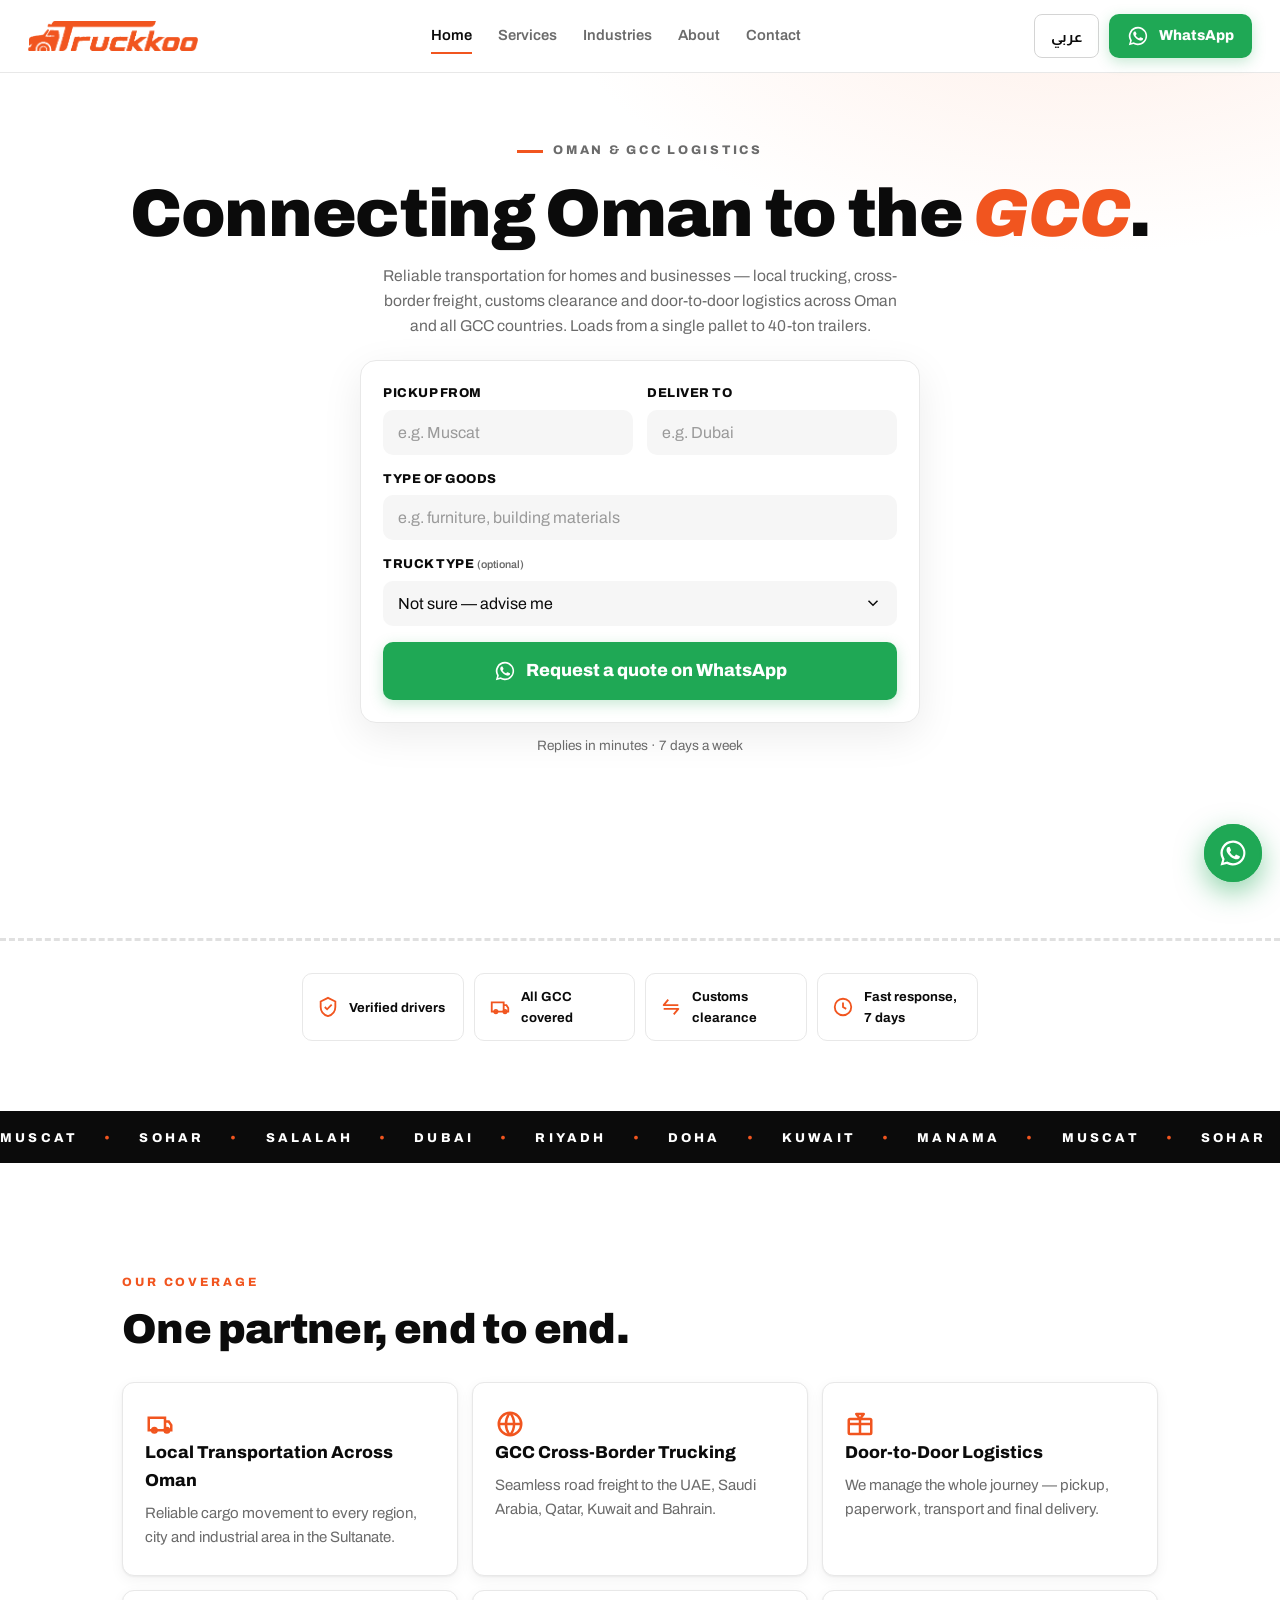
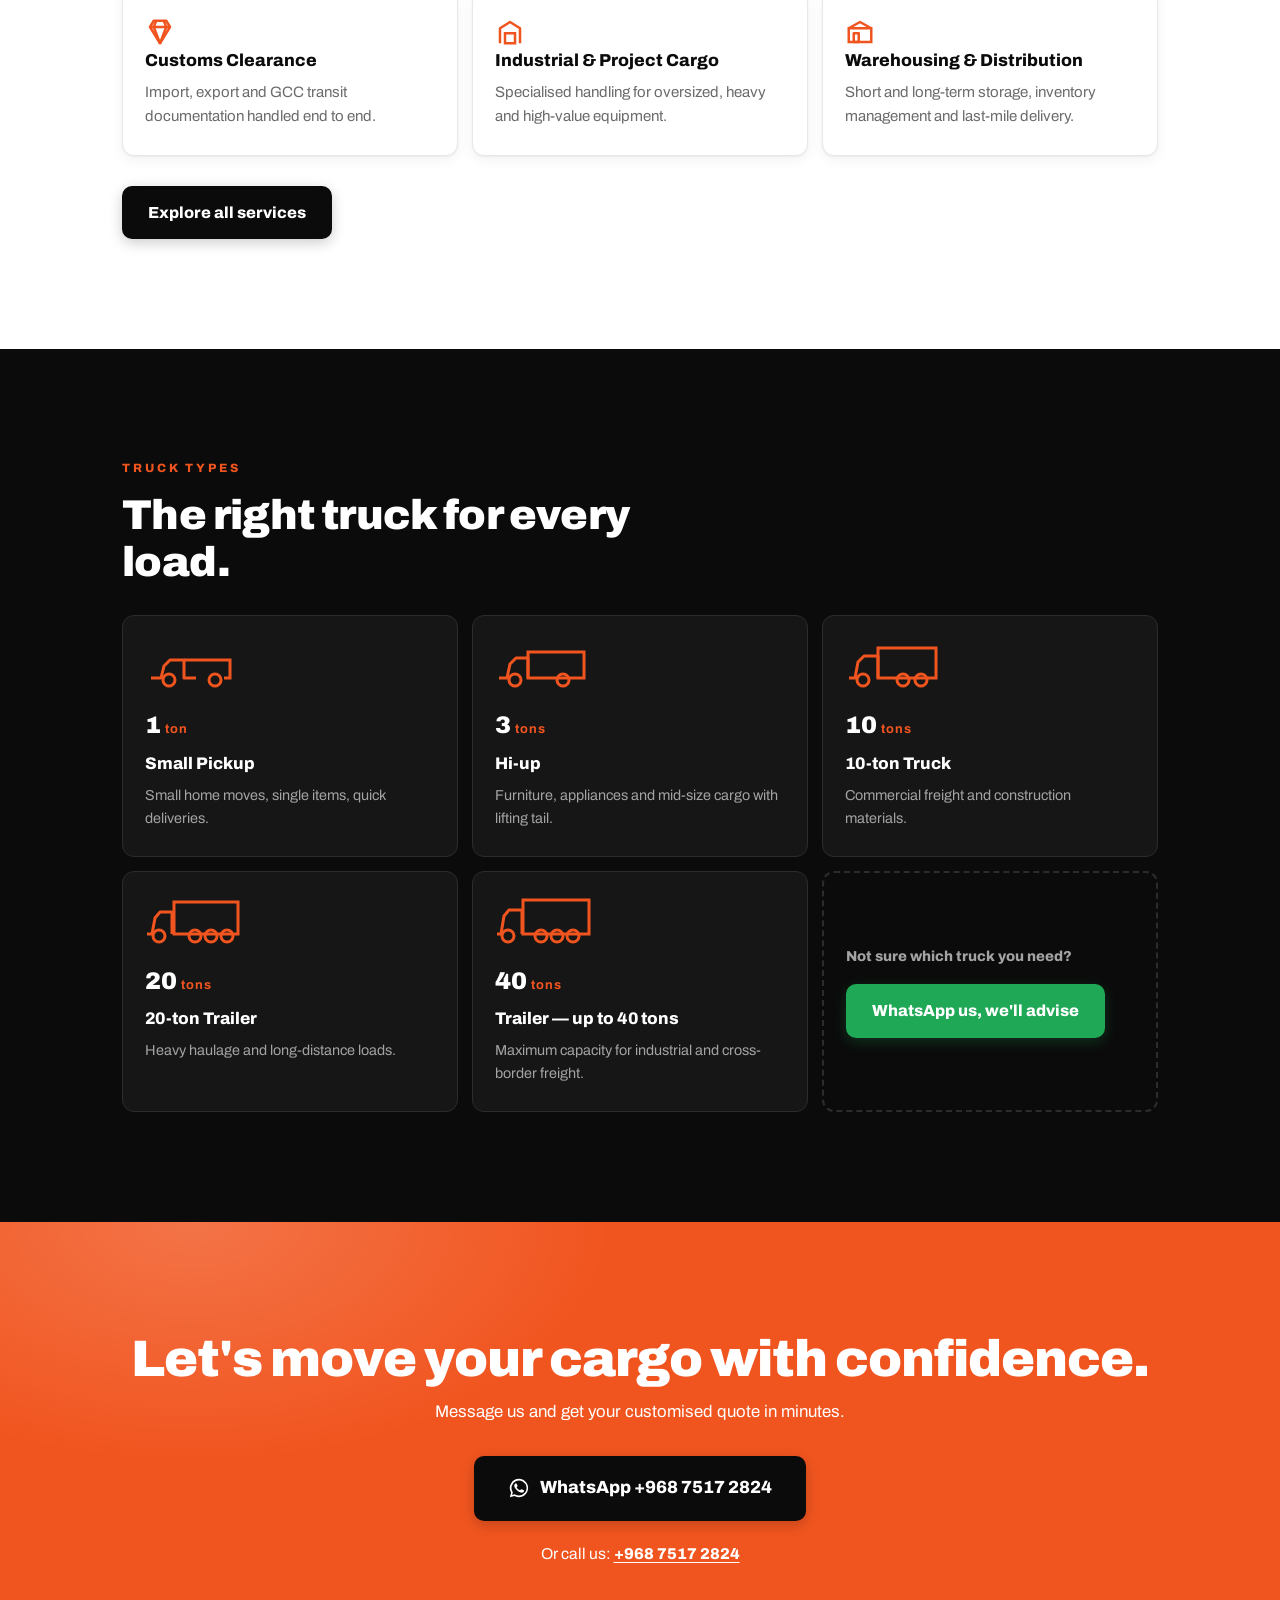
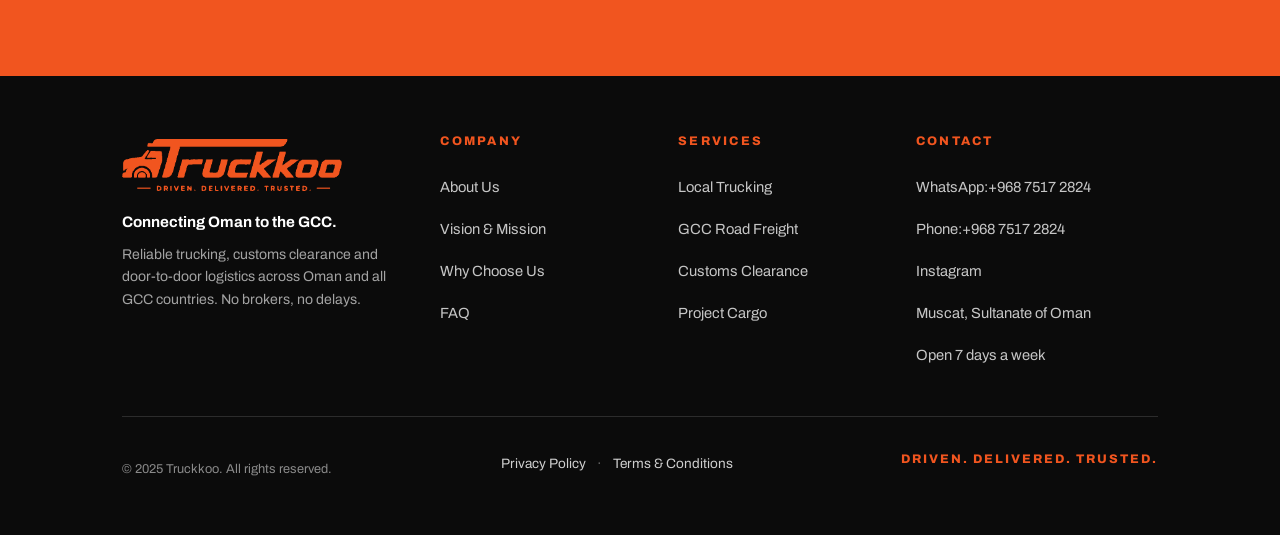
==== commit c7980be9: "Add Privacy Policy and Terms & Conditions pages (Oman PDPL) New privacy.html and terms.html aligned " ====
--- a/index.html
+++ b/index.html
@@ -10,18 +10,18 @@
 <meta property="og:image" content="images/logo.jpg">
 <meta name="theme-color" content="#13100D">
 <link rel="icon" href="images/logo.jpg">
+<!-- PWA / Add to Home Screen -->
+<link rel="manifest" href="manifest.webmanifest">
+<link rel="apple-touch-icon" href="images/icon-180.png">
+<meta name="apple-mobile-web-app-capable" content="yes">
+<meta name="apple-mobile-web-app-status-bar-style" content="black-translucent">
+<meta name="apple-mobile-web-app-title" content="Truckkoo">
+<meta name="mobile-web-app-capable" content="yes">
 <link rel="preconnect" href="https://fonts.googleapis.com">
 <link rel="preconnect" href="https://fonts.gstatic.com" crossorigin>
 <link href="https://fonts.googleapis.com/css2?family=Archivo:ital,wght@0,400;0,500;0,600;0,800;0,900;1,800;1,900&family=Almarai:wght@300;400;700;800&display=swap" rel="stylesheet">
 <link rel="stylesheet" href="css/style.css">
-<!-- Google Analytics 4 — replace G-XXXXXXXXXX with your Measurement ID from analytics.google.com -->
-<script async src="https://www.googletagmanager.com/gtag/js?id=G-XXXXXXXXXX"></script>
-<script>
-  window.dataLayer = window.dataLayer || [];
-  function gtag(){dataLayer.push(arguments);}
-  gtag('js', new Date());
-  gtag('config', 'G-XXXXXXXXXX');
-</script>
+<!-- Google Analytics 4 is initialised in js/main.js — set GA_MEASUREMENT_ID there (one place for all pages) -->
 </head>
 <body>
 <a class="skip-link en" href="#main">Skip to content</a>
@@ -336,6 +336,11 @@
     </div>
     <div class="footer-bottom">
       <p class="footer-copy">© 2025 Truckkoo. <span class="en">All rights reserved.</span><span class="ar">جميع الحقوق محفوظة.</span></p>
+      <p class="footer-legal">
+        <a href="privacy.html"><span class="en">Privacy Policy</span><span class="ar">سياسة الخصوصية</span></a>
+        <span aria-hidden="true">·</span>
+        <a href="terms.html"><span class="en">Terms &amp; Conditions</span><span class="ar">الشروط والأحكام</span></a>
+      </p>
       <p class="footer-tag"><span class="en">Driven. Delivered. Trusted.</span><span class="ar">قيادة. توصيل. ثقة.</span></p>
     </div>
   </div>
@@ -346,6 +351,29 @@
   <svg viewBox="0 0 24 24" aria-hidden="true"><path d="M12 2a10 10 0 0 0-8.6 15.1L2 22l5-1.3A10 10 0 1 0 12 2zm0 18.2a8.2 8.2 0 0 1-4.2-1.2l-.3-.2-3 .8.8-2.9-.2-.3A8.2 8.2 0 1 1 12 20.2zm4.5-6.1c-.2-.1-1.5-.7-1.7-.8-.2-.1-.4-.1-.6.1-.2.2-.6.8-.8 1-.1.2-.3.2-.5.1a6.7 6.7 0 0 1-3.3-2.9c-.3-.4 0-.5.1-.7l.4-.5c.1-.2.2-.3.3-.5 0-.2 0-.4-.1-.5l-.8-1.9c-.2-.5-.4-.4-.6-.4h-.5c-.2 0-.5.1-.7.3-.2.3-.9.9-.9 2.2s.9 2.5 1.1 2.7c.1.2 1.9 2.9 4.6 4 .6.3 1.1.4 1.5.6.6.2 1.2.2 1.6.1.5-.1 1.5-.6 1.7-1.2.2-.6.2-1.1.2-1.2-.1-.1-.3-.2-.5-.3z" fill="currentColor"/></svg>
 </a>
 
+<!-- Add to Home Screen prompt (homepage only) -->
+<div class="a2hs" id="installBanner" role="dialog" aria-label="Install the Truckkoo app" hidden>
+  <button class="a2hs-close" id="installClose" type="button" aria-label="Dismiss">&times;</button>
+  <img class="a2hs-icon" src="images/icon-192.png" alt="" width="46" height="46">
+  <div class="a2hs-body">
+    <strong>
+      <span class="en">Add Truckkoo to your Home Screen</span>
+      <span class="ar">أضف تركو إلى الشاشة الرئيسية</span>
+    </strong>
+    <span class="a2hs-sub">
+      <span class="en">Book trucks in one tap — works offline.</span>
+      <span class="ar">احجز الشاحنات بنقرة واحدة — يعمل دون اتصال.</span>
+    </span>
+    <span class="a2hs-ios" id="installIos">
+      <span class="en">Tap <svg class="a2hs-share" viewBox="0 0 24 24" aria-hidden="true"><path d="M12 3l4 4m-4-4L8 7m4-4v12" fill="none" stroke="currentColor" stroke-width="2" stroke-linecap="round" stroke-linejoin="round"/><path d="M6 12v7a1 1 0 0 0 1 1h10a1 1 0 0 0 1-1v-7" fill="none" stroke="currentColor" stroke-width="2" stroke-linecap="round" stroke-linejoin="round"/></svg> then <b>Add to Home Screen</b></span>
+      <span class="ar">اضغط <svg class="a2hs-share" viewBox="0 0 24 24" aria-hidden="true"><path d="M12 3l4 4m-4-4L8 7m4-4v12" fill="none" stroke="currentColor" stroke-width="2" stroke-linecap="round" stroke-linejoin="round"/><path d="M6 12v7a1 1 0 0 0 1 1h10a1 1 0 0 0 1-1v-7" fill="none" stroke="currentColor" stroke-width="2" stroke-linecap="round" stroke-linejoin="round"/></svg> ثم <b>إضافة إلى الشاشة الرئيسية</b></span>
+    </span>
+  </div>
+  <button class="a2hs-btn" id="installBtn" type="button">
+    <span class="en">Add</span><span class="ar">إضافة</span>
+  </button>
+</div>
+
 <script src="js/main.js"></script>
 </body>
 </html>
--- a/css/style.css
+++ b/css/style.css
@@ -345,6 +345,53 @@
   100% { transform: scale(1.55); opacity: 0; }
 }
 
+/* ---------- Add to Home Screen banner ---------- */
+.a2hs {
+  position: fixed; z-index: 70;
+  inset-inline: 12px; bottom: 14px; margin-inline: auto;
+  max-width: 440px;
+  display: flex; align-items: center; gap: 13px;
+  padding: 13px 14px;
+  background: #fff; border: 1px solid var(--line); border-radius: 16px;
+  box-shadow: 0 16px 40px rgba(0, 0, 0, .18);
+  transform: translateY(140%); opacity: 0;
+  transition: transform .35s cubic-bezier(.2, .8, .2, 1), opacity .35s ease;
+}
+.a2hs.show { transform: translateY(0); opacity: 1; }
+.a2hs-icon { flex: none; width: 46px; height: 46px; border-radius: 11px; background: #fff; border: 1px solid var(--line); box-shadow: 0 2px 6px rgba(0, 0, 0, .08); }
+.a2hs-body { flex: 1; min-width: 0; display: flex; flex-direction: column; gap: 2px; }
+.a2hs-body strong { font-size: .98rem; font-weight: 800; color: var(--ink); line-height: 1.25; }
+.a2hs-sub { font-size: .82rem; color: var(--ink-soft); }
+.a2hs-ios { font-size: .82rem; color: var(--ink-soft); margin-top: 3px; display: none; }
+.a2hs-ios b { color: var(--ink); font-weight: 700; }
+.a2hs-share { width: 15px; height: 15px; vertical-align: -3px; color: #0a84ff; }
+.a2hs-btn {
+  flex: none; font-family: inherit; font-weight: 800; font-size: .92rem;
+  padding: 11px 20px; border-radius: 10px; border: none; cursor: pointer;
+  background: var(--orange); color: #fff; min-height: 44px;
+  box-shadow: 0 4px 14px rgba(243, 124, 36, .35);
+  transition: transform .15s ease, background .15s ease;
+}
+.a2hs-btn:hover { background: #e06a18; transform: translateY(-1px); }
+.a2hs-btn:active { transform: scale(.97); }
+.a2hs-close {
+  position: absolute; top: -10px; inset-inline-end: -10px;
+  width: 28px; height: 28px; border-radius: 50%;
+  background: var(--ink); color: #fff; border: 2px solid #fff;
+  font-size: 18px; line-height: 1; cursor: pointer;
+  display: grid; place-items: center;
+}
+/* iOS mode: show step hint, hide the (non-functional on iOS) Add button */
+.a2hs.is-ios .a2hs-ios { display: block; }
+.a2hs.is-ios .a2hs-btn { display: none; }
+.a2hs.is-ios .a2hs-sub { display: none; }
+/* Lift the WhatsApp float above the banner while it's visible */
+body.has-a2hs .wa-float { bottom: 92px; transition: bottom .35s ease; }
+@media (prefers-reduced-motion: reduce) {
+  .a2hs { transition: opacity .2s ease; transform: none; }
+  body.has-a2hs .wa-float { transition: none; }
+}
+
 /* ---------- Scroll reveal ---------- */
 .reveal { opacity: 0; transform: translateY(22px); transition: opacity .6s ease, transform .6s ease; }
 .reveal.in { opacity: 1; transform: none; }
@@ -495,12 +542,12 @@
 
 /* ---------- Mobile hamburger nav ---------- */
 .nav-toggle {
-  display: inline-flex; flex-direction: column; justify-content: center; gap: 5px;
+  display: inline-flex; flex-direction: column; align-items: center; justify-content: center; gap: 5px;
   width: 42px; height: 40px; padding: 0 9px;
   background: transparent; border: 1.5px solid #d4d4d4; border-radius: 8px;
   cursor: pointer;
 }
-.nav-toggle span { display: block; height: 2px; background: var(--ink); border-radius: 2px; transition: transform .2s ease, opacity .2s ease; }
+.nav-toggle span { display: block; width: 22px; height: 2px; background: #0b0b0b; background: var(--ink, #0b0b0b); border-radius: 2px; transition: transform .2s ease, opacity .2s ease; }
 .site-header.nav-open .nav-toggle span:nth-child(1) { transform: translateY(7px) rotate(45deg); }
 .site-header.nav-open .nav-toggle span:nth-child(2) { opacity: 0; }
 .site-header.nav-open .nav-toggle span:nth-child(3) { transform: translateY(-7px) rotate(-45deg); }
@@ -566,6 +613,33 @@
 /* ---------- Generic intro lead ---------- */
 .lead-center { margin-inline: auto; text-align: center; }
 
+/* ---------- Legal pages (privacy, terms) ---------- */
+.legal { max-width: 820px; }
+.legal-note {
+  background: var(--orange-soft); border: 1px solid #f3d3b6;
+  border-radius: 12px; padding: 14px 18px; margin-bottom: 36px;
+  font-size: .92rem; color: var(--ink-soft);
+}
+.legal-note strong { color: var(--ink); }
+.legal h2 {
+  font-size: 1.35rem; font-weight: 800; color: var(--ink);
+  margin: 38px 0 12px; scroll-margin-top: 90px;
+}
+.legal h2:first-of-type { margin-top: 0; }
+.legal h3 { font-size: 1.05rem; font-weight: 700; color: var(--ink); margin: 22px 0 8px; }
+.legal p, .legal li { font-size: 1rem; color: var(--ink-soft); line-height: 1.75; }
+.legal p { margin-bottom: 14px; }
+.legal ul { margin: 0 0 16px; padding-inline-start: 22px; }
+.legal li { margin-bottom: 7px; }
+.legal a { color: var(--orange); text-decoration: underline; }
+.legal .legal-updated { font-size: .9rem; color: var(--ink-soft); margin-bottom: 8px; }
+
+/* Footer legal links */
+.footer-legal { margin-top: 8px; font-size: .85rem; }
+.footer-legal a { color: inherit; opacity: .8; }
+.footer-legal a:hover { opacity: 1; text-decoration: underline; }
+.footer-legal span[aria-hidden] { opacity: .4; margin: 0 8px; }
+
 /* ---------- Coverage / tag chips ---------- */
 .chip-grid { display: flex; flex-wrap: wrap; gap: 10px; margin-top: 26px; }
 .chip {
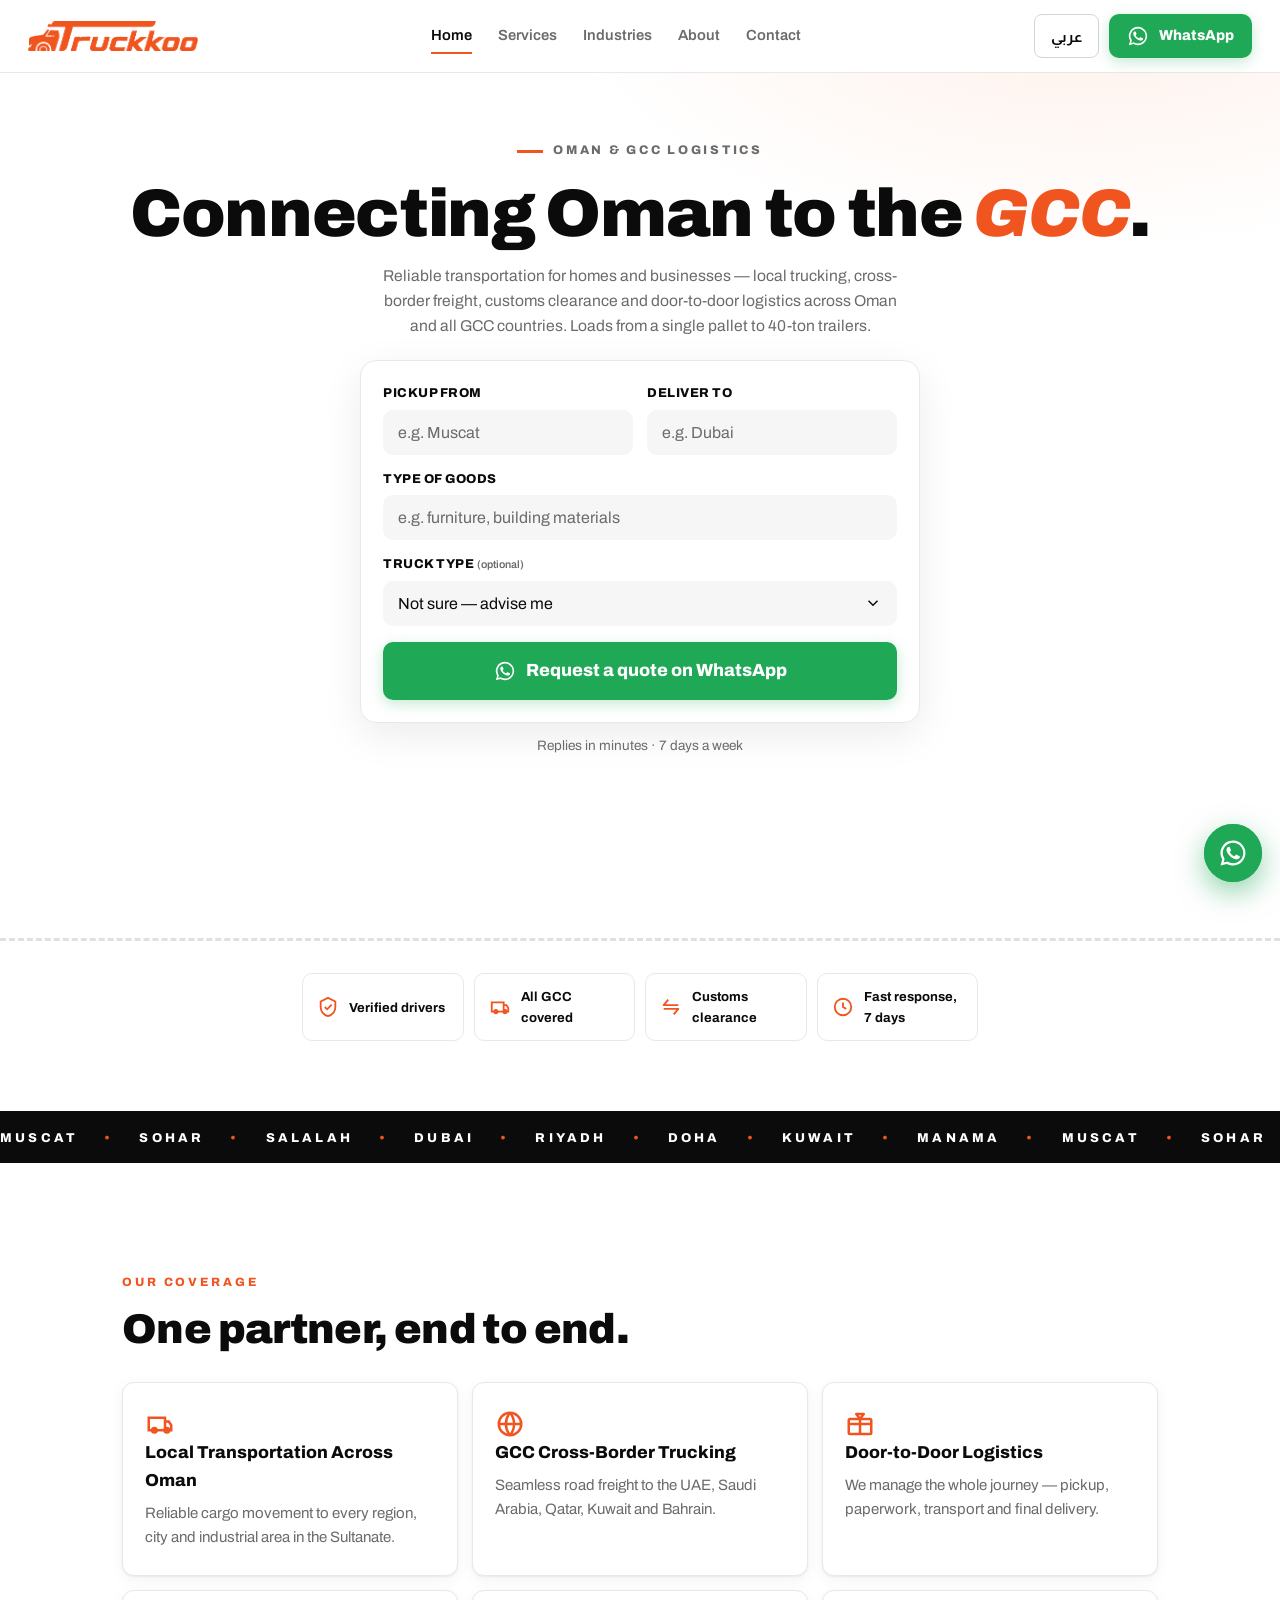
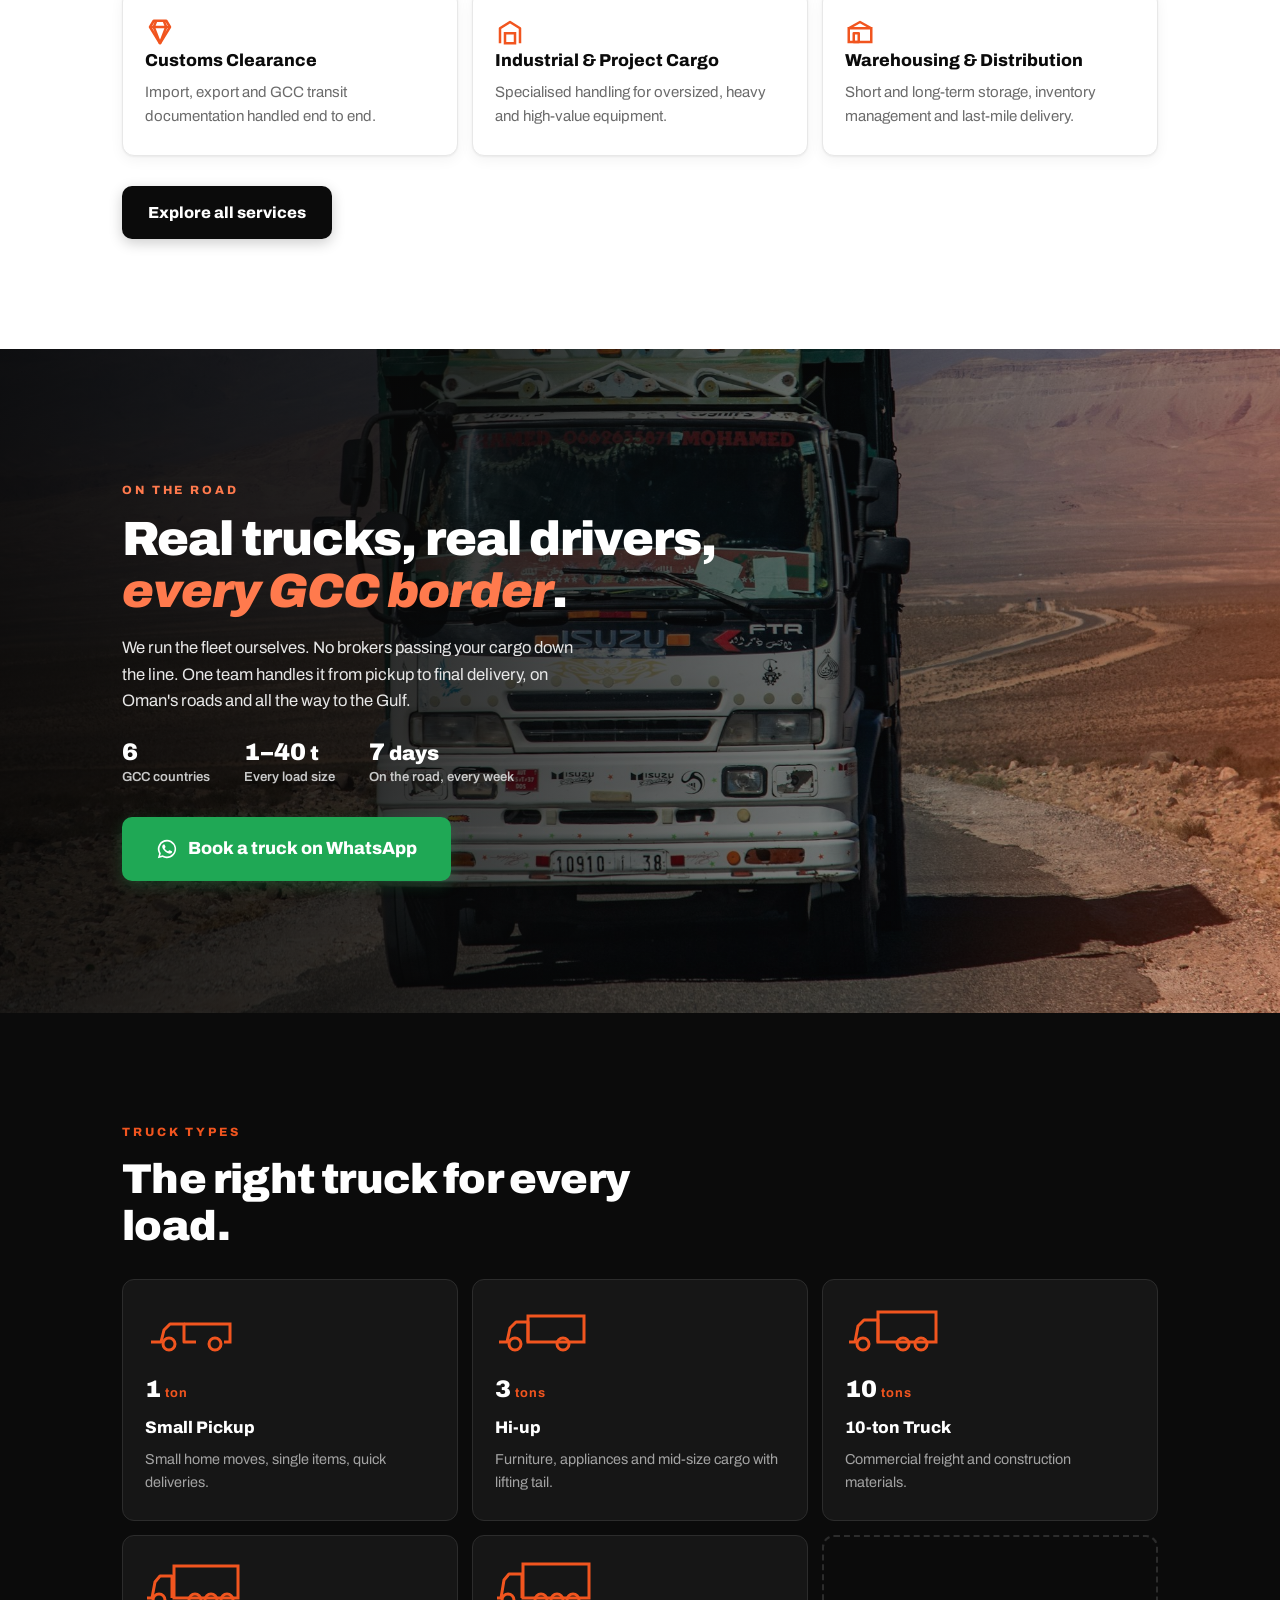
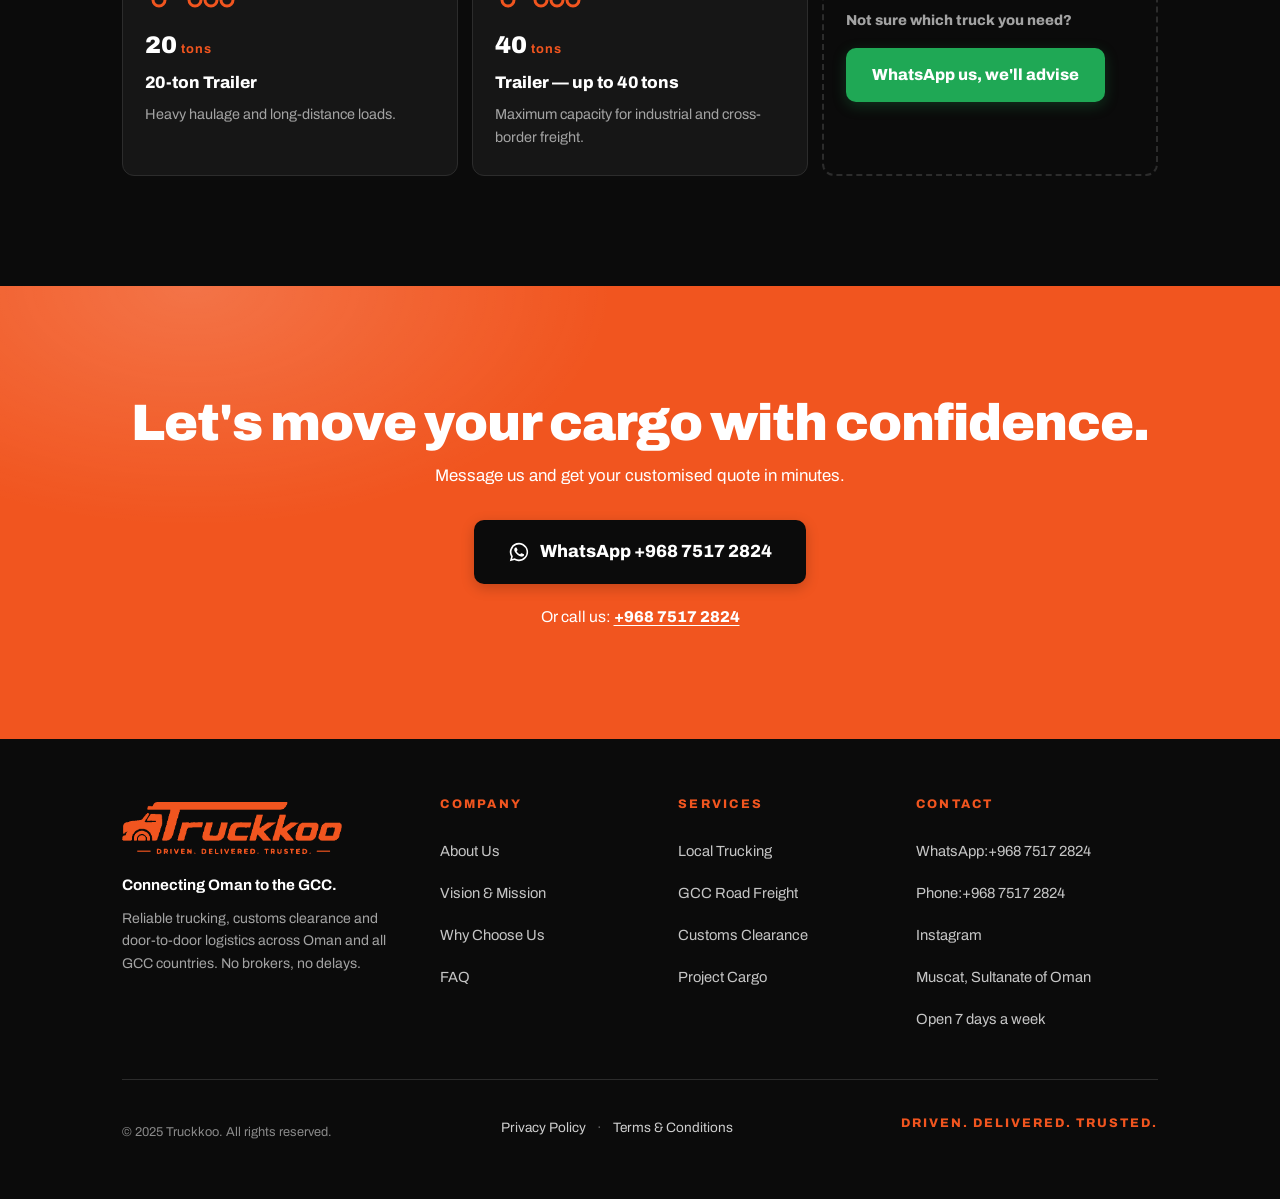
==== commit 4843c411: "Add photography, fix a11y + truck speed; capture brand context - New self-hosted imagery: desert-roa" ====
--- a/index.html
+++ b/index.html
@@ -212,6 +212,36 @@
   </div>
 </section>
 
+<!-- ===== 3. Road proof band ===== -->
+<section class="media-band" id="onroad" aria-label="Truckkoo on the road">
+  <img class="media-band-img" src="images/road-desert.jpg"
+       alt="A loaded Truckkoo cargo truck on a desert highway through the mountains"
+       width="2000" height="1120" loading="lazy" decoding="async">
+  <div class="media-band-veil" aria-hidden="true"></div>
+  <div class="container">
+    <div class="media-band-inner">
+      <p class="eyebrow reveal"><span class="en">On the Road</span><span class="ar">على الطريق</span></p>
+      <h2 class="media-band-title reveal">
+        <span class="en">Real trucks, real drivers, <em>every GCC border</em>.</span>
+        <span class="ar">شاحنات حقيقية وسائقون حقيقيون، عبر <em>كل حدود الخليج</em>.</span>
+      </h2>
+      <p class="media-band-sub reveal">
+        <span class="en">We run the fleet ourselves. No brokers passing your cargo down the line. One team handles it from pickup to final delivery, on Oman's roads and all the way to the Gulf.</span>
+        <span class="ar">نُدير الأسطول بأنفسنا. لا وسطاء يُمرّرون بضاعتك. فريق واحد يتولّى كل شيء من الاستلام حتى التسليم النهائي، على طرق عُمان وصولاً إلى الخليج.</span>
+      </p>
+      <div class="media-band-proof reveal">
+        <div><strong>6</strong><span class="en">GCC countries</span><span class="ar">دول خليجية</span></div>
+        <div><strong>1–40<small> t</small></strong><span class="en">Every load size</span><span class="ar">كل أحجام الحمولة</span></div>
+        <div><strong>7<small> days</small></strong><span class="en">On the road, every week</span><span class="ar">على الطريق كل أسبوع</span></div>
+      </div>
+      <a class="btn btn-wa btn-xl reveal" href="https://wa.me/96875172824?text=Hi%20Truckkoo%2C%20I%20need%20a%20truck." target="_blank" rel="noopener">
+        <svg class="ico-wa" viewBox="0 0 24 24" aria-hidden="true"><path d="M12 2a10 10 0 0 0-8.6 15.1L2 22l5-1.3A10 10 0 1 0 12 2zm0 18.2a8.2 8.2 0 0 1-4.2-1.2l-.3-.2-3 .8.8-2.9-.2-.3A8.2 8.2 0 1 1 12 20.2zm4.5-6.1c-.2-.1-1.5-.7-1.7-.8-.2-.1-.4-.1-.6.1-.2.2-.6.8-.8 1-.1.2-.3.2-.5.1a6.7 6.7 0 0 1-3.3-2.9c-.3-.4 0-.5.1-.7l.4-.5c.1-.2.2-.3.3-.5 0-.2 0-.4-.1-.5l-.8-1.9c-.2-.5-.4-.4-.6-.4h-.5c-.2 0-.5.1-.7.3-.2.3-.9.9-.9 2.2s.9 2.5 1.1 2.7c.1.2 1.9 2.9 4.6 4 .6.3 1.1.4 1.5.6.6.2 1.2.2 1.6.1.5-.1 1.5-.6 1.7-1.2.2-.6.2-1.1.2-1.2-.1-.1-.3-.2-.5-.3z" fill="currentColor"/></svg>
+        <span class="en">Book a truck on WhatsApp</span><span class="ar">احجز شاحنة عبر واتساب</span>
+      </a>
+    </div>
+  </div>
+</section>
+
 <!-- ===== 4. Truck Types ===== -->
 <section class="section section-dark trucks" id="trucks">
   <div class="container">
--- a/css/style.css
+++ b/css/style.css
@@ -155,7 +155,8 @@
 .qf-field input:focus, .qf-field select:focus {
   outline: none; background: var(--paper); border-color: var(--ink);
 }
-.qf-field input::placeholder { color: #9a9a9a; }
+/* Placeholder must clear 4.5:1 on the --sand-deep field bg (WCAG 1.4.3) */
+.qf-field input::placeholder { color: #6b6b6b; opacity: 1; }
 .qf-submit { width: 100%; }
 .qf-error { margin: -6px 0 12px; font-size: .85rem; font-weight: 700; color: #d33; }
 html[lang="ar"] .qf-field label { letter-spacing: 0; }
@@ -178,6 +179,11 @@
   from { transform: translateX(105vw); }
   to   { transform: translateX(-360px); }
 }
+/* The truck crosses a shorter distance on narrow screens, so a fixed
+   duration makes it crawl. Shorten the loop on smaller viewports to keep
+   the perceived speed (~px per second) roughly constant. */
+@media (max-width: 900px) { .truck-svg { animation-duration: 6s; } }
+@media (max-width: 640px) { .truck-svg { animation-duration: 4s; } }
 .truck-svg .wheel {
   animation: roll .9s linear infinite;
   transform-box: fill-box; transform-origin: center;
@@ -797,3 +803,115 @@
   .btn-header { padding: 10px 12px; }
   .container { padding-inline: 16px; }
 }
+
+/* ============================================================
+   Photographic bands — real trucks, ports and warehouses.
+   Credibility through imagery (a logistics brand earns trust by
+   showing the work). Asphalt veil keeps the orange/ink identity
+   intact and guarantees ≥4.5:1 for any text laid over the photo.
+   ============================================================ */
+.media-band {
+  position: relative; overflow: hidden;
+  background: var(--asphalt); color: #fff;
+  isolation: isolate;
+}
+.media-band-img {
+  position: absolute; inset: 0;
+  width: 100%; height: 100%;
+  object-fit: cover; object-position: center 38%;
+  z-index: 0;
+}
+/* Veil: dark on the text side, fading to a warm orange wash on the far
+   edge so the brand colour reads through the photograph. */
+.media-band-veil {
+  position: absolute; inset: 0; z-index: 1;
+  background:
+    linear-gradient(105deg,
+      rgba(8, 8, 8, .94) 0%,
+      rgba(8, 8, 8, .82) 34%,
+      rgba(11, 11, 11, .42) 72%,
+      rgba(217, 67, 15, .30) 100%);
+}
+html[dir="rtl"] .media-band-veil { background:
+  linear-gradient(255deg,
+    rgba(8, 8, 8, .94) 0%,
+    rgba(8, 8, 8, .82) 34%,
+    rgba(11, 11, 11, .42) 72%,
+    rgba(217, 67, 15, .30) 100%);
+}
+.media-band-inner {
+  position: relative; z-index: 2;
+  padding-block: clamp(76px, 12vw, 132px);
+  max-width: 620px;
+}
+.media-band .eyebrow { color: #ff7a4d; }
+.media-band-title {
+  font-size: clamp(1.9rem, 5.4vw, 3rem);
+  font-weight: 900; line-height: 1.08; letter-spacing: -.02em;
+  text-wrap: balance; margin-bottom: 16px;
+}
+.media-band-title em { font-style: italic; color: #ff7a4d; }
+.media-band-sub {
+  font-size: 1.04rem; line-height: 1.6; color: #e7e7e7;
+  max-width: 46ch; margin-bottom: 26px;
+}
+/* Proof stats riding under the claim — operator specifics, not a hero-metric template */
+.media-band-proof {
+  display: flex; flex-wrap: wrap; gap: 14px 34px;
+  margin-bottom: 30px;
+}
+.media-band-proof div { display: flex; flex-direction: column; gap: 2px; }
+.media-band-proof strong { font-size: 1.5rem; font-weight: 900; color: #fff; line-height: 1; }
+.media-band-proof span { font-size: .82rem; font-weight: 600; color: #c9c9c9; }
+
+@media (min-width: 900px) {
+  .media-band-img { object-position: center 42%; }
+}
+/* Phones: content is full-width, so back every line with a uniform dark
+   wash instead of the horizontal fade — keeps the muted stat labels ≥4.5:1. */
+@media (max-width: 759px) {
+  .media-band-veil,
+  html[dir="rtl"] .media-band-veil {
+    background: linear-gradient(to top,
+      rgba(8, 8, 8, .95) 0%,
+      rgba(8, 8, 8, .80) 55%,
+      rgba(8, 8, 8, .66) 100%);
+  }
+}
+
+/* Capabilities photo duo — "we do more than drive": ports and
+   warehouses shown, not just claimed. Caption gradient guarantees
+   white-on-photo legibility regardless of the image behind it. */
+.proof-duo {
+  display: grid; gap: 16px; margin-top: 34px;
+  grid-template-columns: 1fr;
+}
+.proof-tile {
+  position: relative; overflow: hidden;
+  border-radius: 16px; aspect-ratio: 16 / 11;
+  background: var(--sand-deep);
+}
+.proof-tile img {
+  width: 100%; height: 100%; object-fit: cover;
+  transition: transform .7s cubic-bezier(.2, .7, .2, 1);
+}
+.proof-tile:hover img, .proof-tile:focus-within img { transform: scale(1.05); }
+.proof-tile figcaption {
+  position: absolute; inset-inline: 0; bottom: 0;
+  padding: 56px 22px 20px; text-align: start;
+  background: linear-gradient(to top, rgba(8, 8, 8, .92) 12%, rgba(8, 8, 8, 0) 100%);
+}
+.proof-tile .proof-tag {
+  display: inline-block; font-weight: 800; font-size: .72rem;
+  letter-spacing: .16em; text-transform: uppercase; color: #ff7a4d;
+  margin-bottom: 6px;
+}
+html[lang="ar"] .proof-tile .proof-tag { letter-spacing: 0; }
+.proof-tile h3 { font-size: 1.15rem; font-weight: 800; color: #fff; margin-bottom: 4px; }
+.proof-tile p { font-size: .9rem; color: #d8d8d8; max-width: 38ch; }
+@media (min-width: 760px) {
+  .proof-duo { grid-template-columns: 1fr 1fr; }
+}
+@media (prefers-reduced-motion: reduce) {
+  .proof-tile:hover img, .proof-tile:focus-within img { transform: none; }
+}
